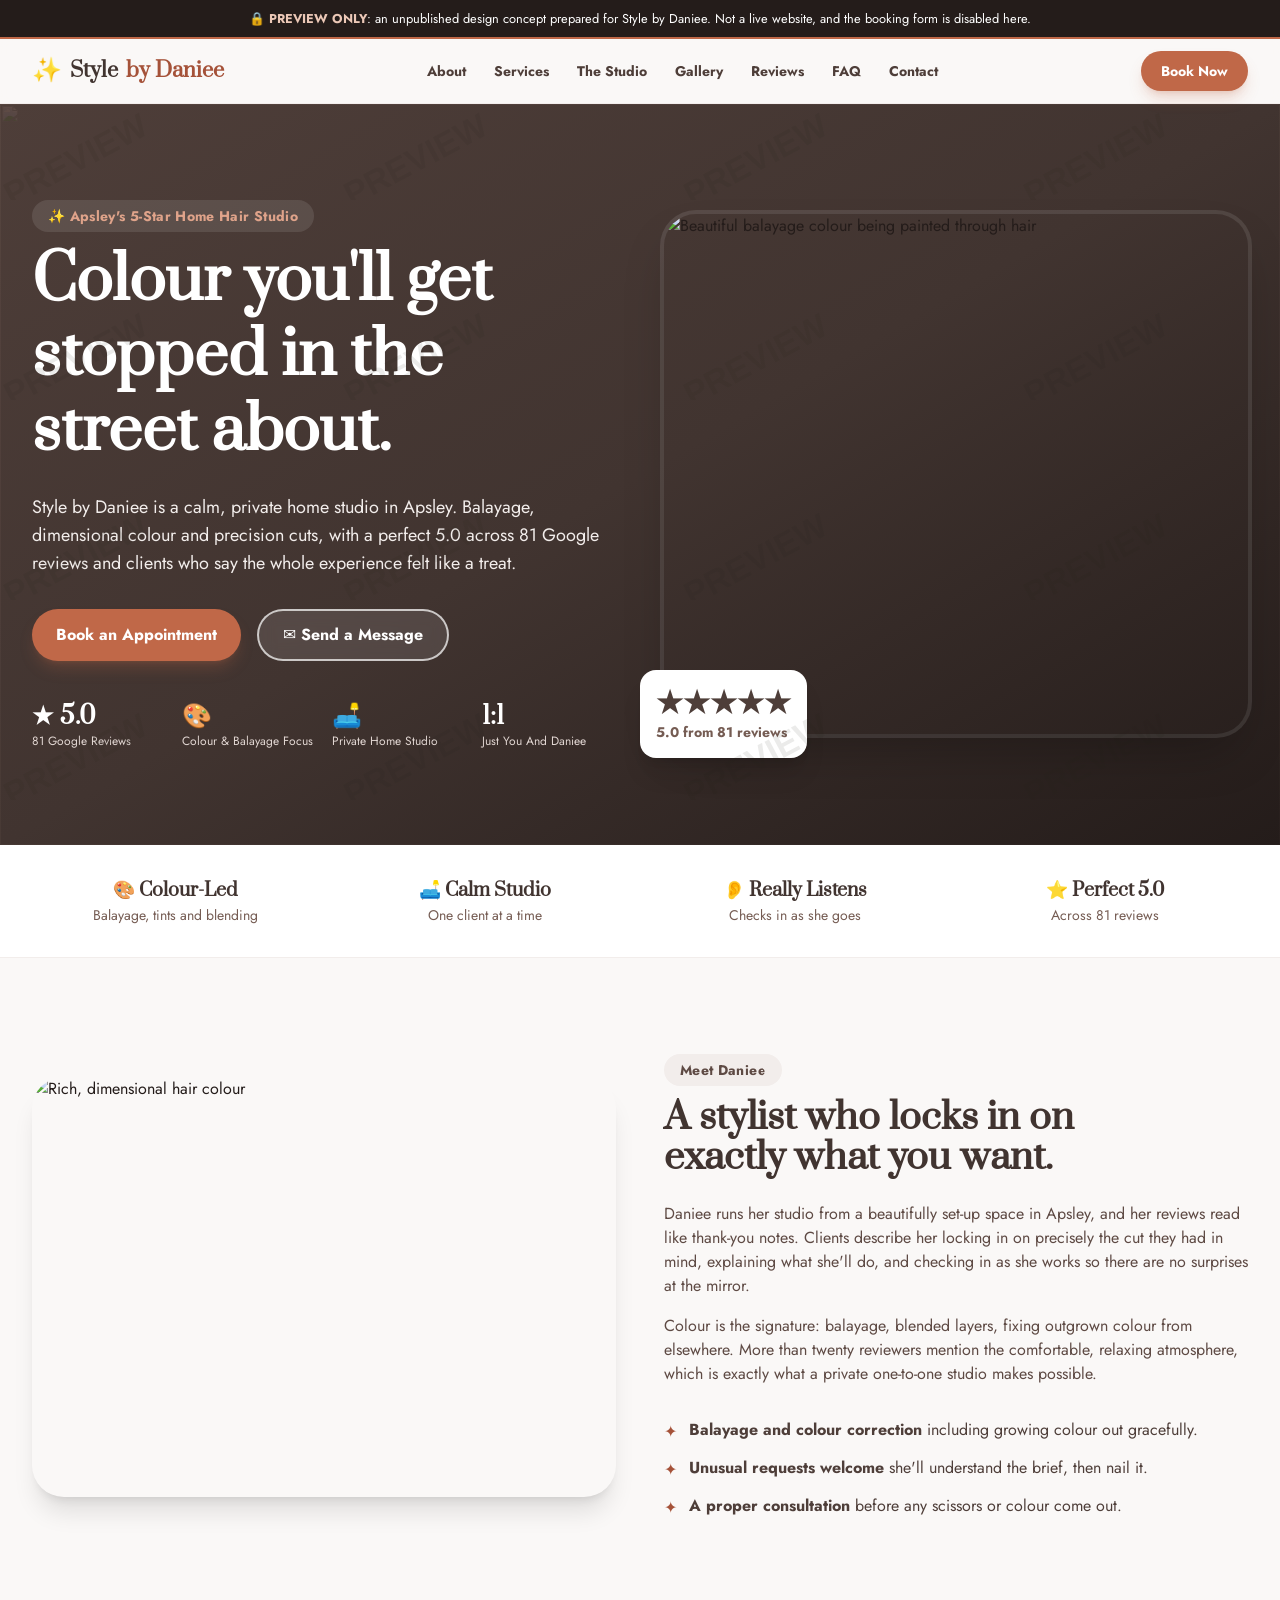
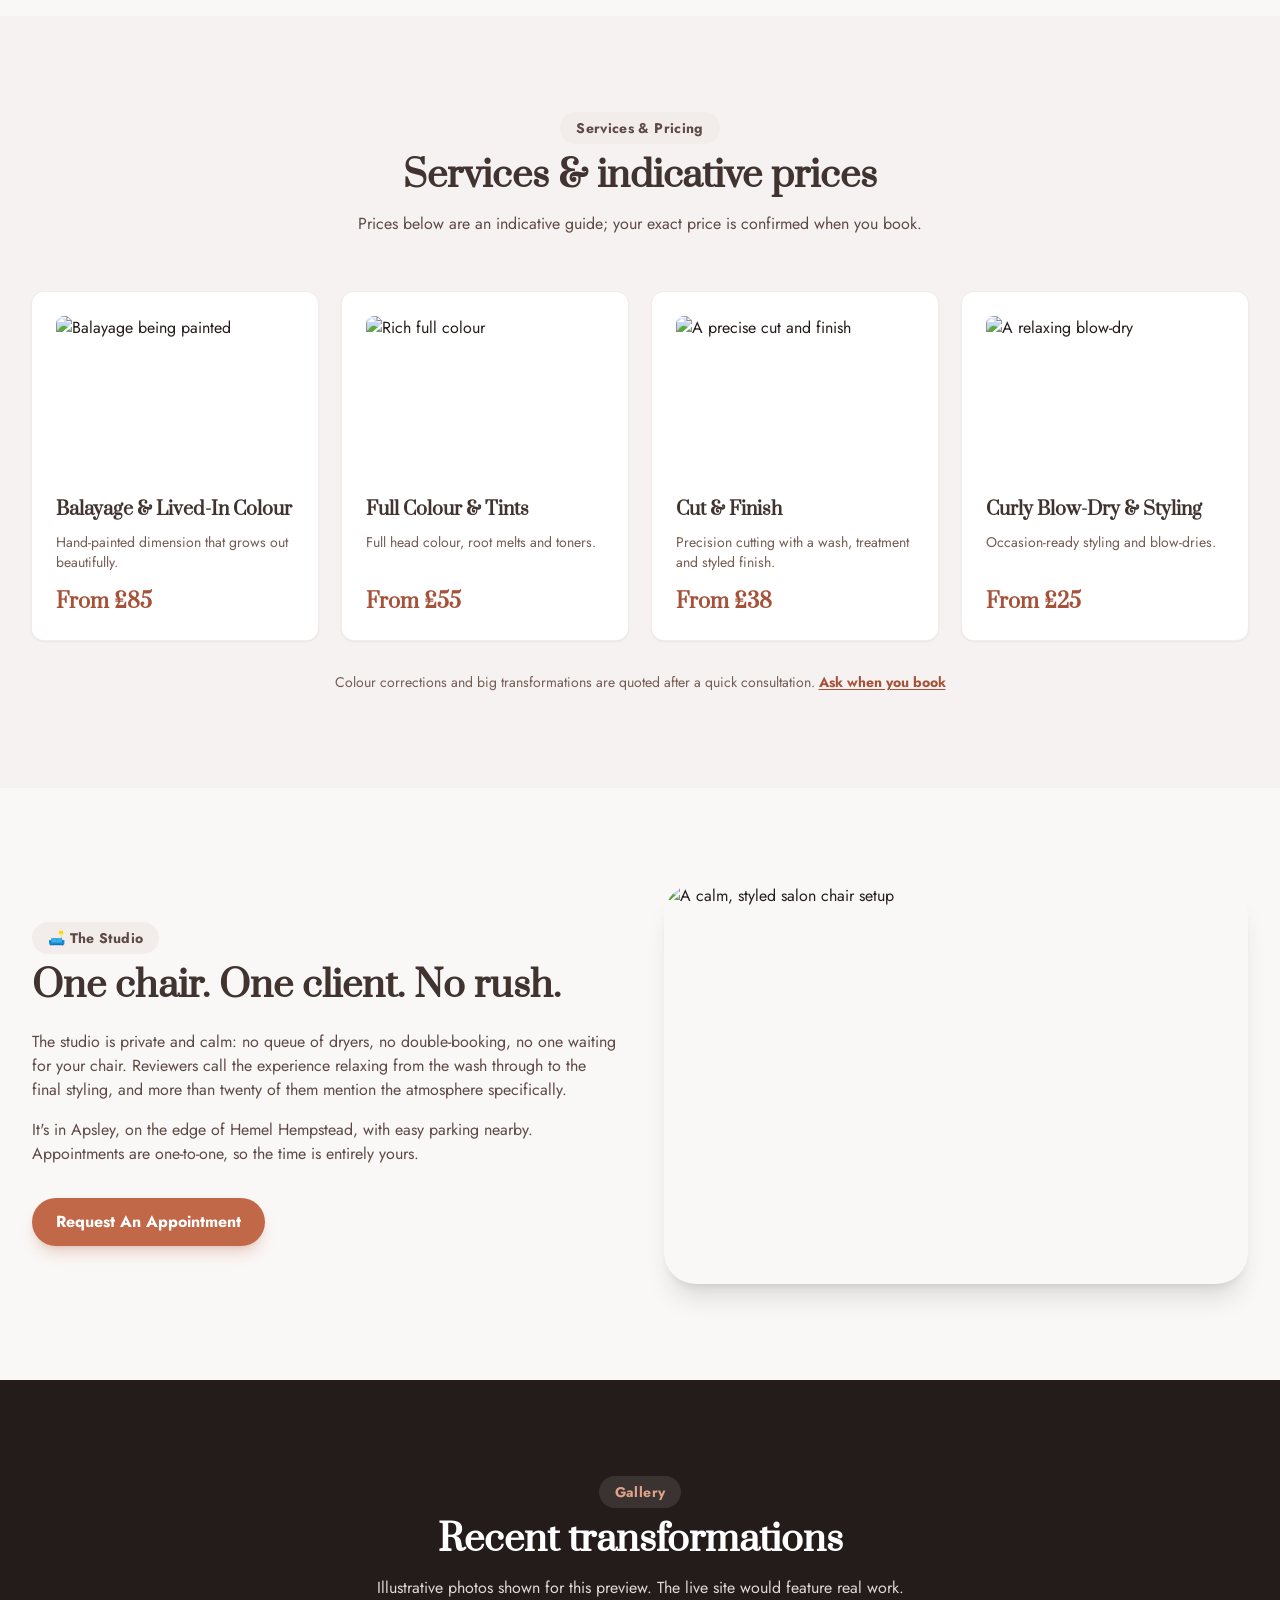
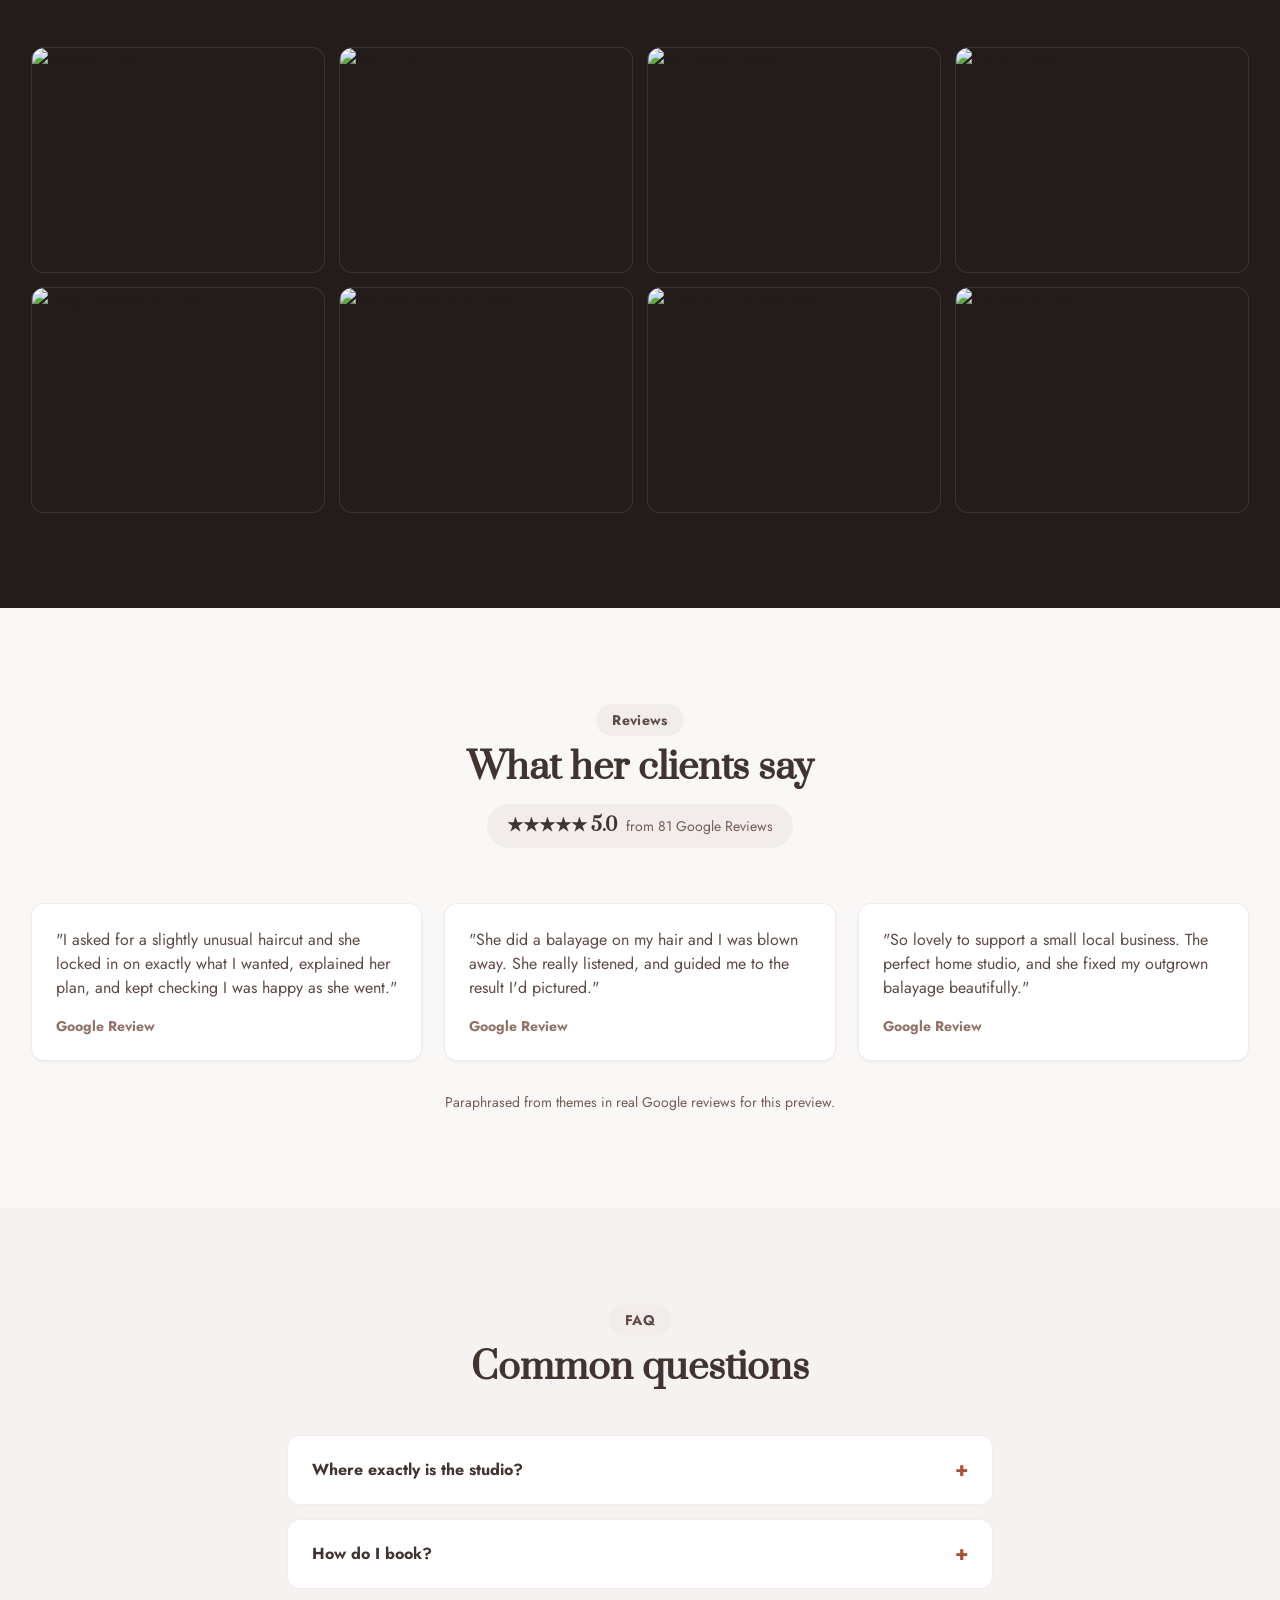
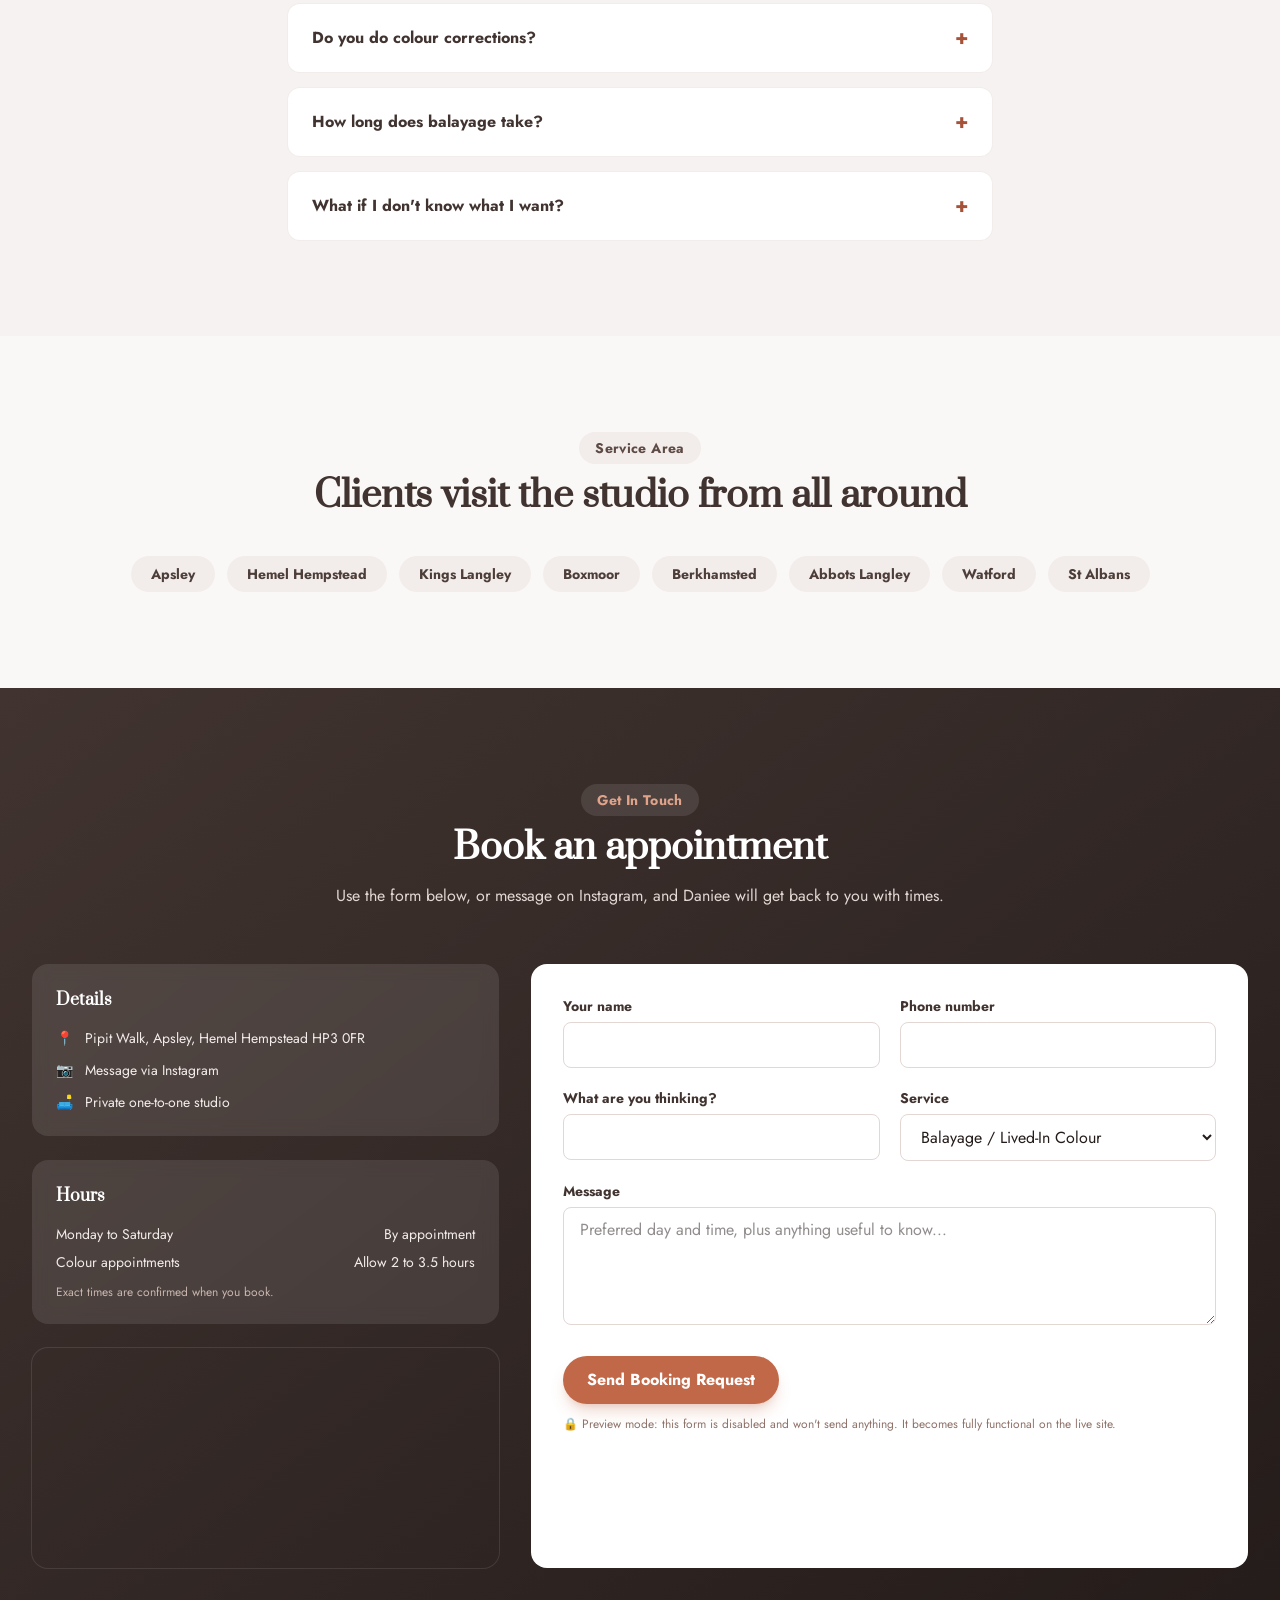
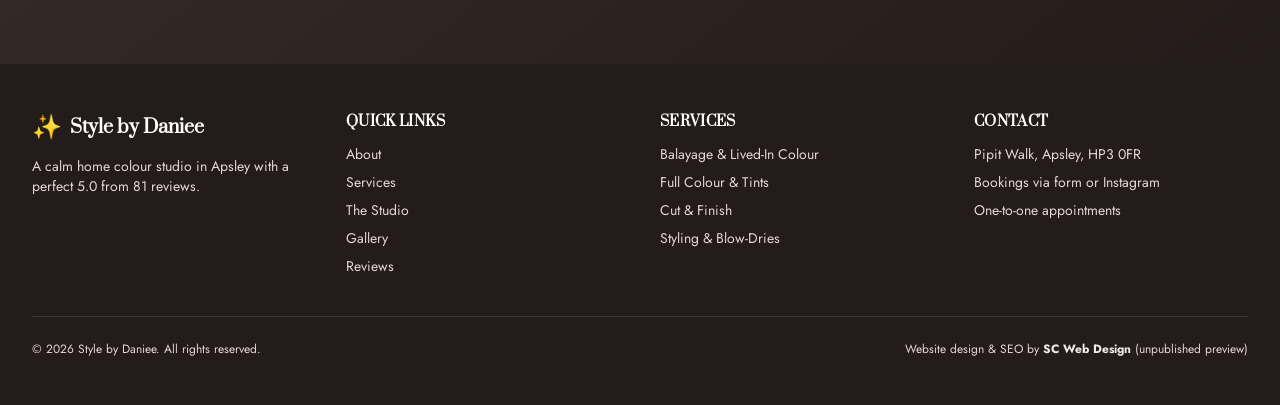
==== preview.html @ 9a3f023f "style-by-daniee-hemel-site spec site: production and preview" ====
<!DOCTYPE html>
<html lang="en-GB">
<head>
<meta charset="UTF-8">
<meta name="viewport" content="width=device-width, initial-scale=1.0, viewport-fit=cover">
<meta name="theme-color" content="#faf8f7">
<title>PREVIEW: Style by Daniee Website Concept</title>
<meta name="description" content="Style by Daniee is a calm home hair studio in Apsley, Hemel Hempstead. Balayage, colour and precision cuts with a perfect 5.0 from 81 Google reviews. Book your appointment.">
<link rel="canonical" href="https://www.stylebydaniee.co.uk/">

<meta property="og:type" content="business.business">
<meta property="og:title" content="Style by Daniee | Colour & Balayage Studio | Apsley, Hemel Hempstead">
<meta property="og:description" content="Style by Daniee is a calm home hair studio in Apsley, Hemel Hempstead. Balayage, colour and precision cuts with a perfect 5.0 from 81 Google reviews. Book your appointment.">
<meta property="og:image" content="https://images.unsplash.com/photo-1562322140-8baeececf3df?fm=jpg&q=80&w=1200&auto=format&fit=crop">
<meta property="og:url" content="https://www.stylebydaniee.co.uk/">
<meta property="og:locale" content="en_GB">
<meta property="og:site_name" content="Style by Daniee">
<meta name="twitter:card" content="summary_large_image">

<meta name="robots" content="noindex, nofollow">
<meta name="geo.placename" content="Hemel Hempstead">

<link rel="icon" href="data:image/svg+xml,%3Csvg xmlns='http://www.w3.org/2000/svg' viewBox='0 0 100 100'%3E%3Ctext y='.9em' font-size='90'%3E&#x2728;%3C/text%3E%3C/svg%3E">

<link rel="preconnect" href="https://fonts.googleapis.com">
<link rel="preconnect" href="https://fonts.gstatic.com" crossorigin>
<link href="https://fonts.googleapis.com/css2?family=Prata&family=Jost:wght@400;500;600&display=swap" rel="stylesheet">

<link rel="stylesheet" href="css/style.css">

<script type="application/ld+json">
{
  "@context": "https://schema.org",
  "@type": "LocalBusiness",
  "name": "Style by Daniee",
  "description": "Home hair studio in Apsley, Hemel Hempstead, specialising in balayage, colour and precision cutting.",
  "image": "https://images.unsplash.com/photo-1562322140-8baeececf3df?fm=jpg&q=80&w=1200&auto=format&fit=crop",
  "@id": "https://www.stylebydaniee.co.uk/",
  "url": "https://www.stylebydaniee.co.uk/",
  "priceRange": "££",
  "address": {
    "@type": "PostalAddress",
    "streetAddress": "Pipit Walk, Apsley",
    "addressLocality": "Hemel Hempstead",
    "addressRegion": "Hertfordshire",
    "postalCode": "HP3 0FR",
    "addressCountry": "GB"
  },
  "aggregateRating": {
    "@type": "AggregateRating",
    "ratingValue": "5.0",
    "reviewCount": "81"
  }
}
</script>
<style>
  .preview-banner {
    background: #241c1a; color: #fff; font-family: "Jost", sans-serif;
    font-size: 0.8rem; text-align: center; padding: 0.55rem 1rem;
    border-bottom: 2px solid #c06848;
  }
  .preview-banner strong { color: #ecc8b7; }
  .watermark-overlay {
    position: fixed; inset: 0; z-index: 45; pointer-events: none;
    background-image: url("data:image/svg+xml,%3Csvg%20xmlns='http://www.w3.org/2000/svg'%20width='340'%20height='200'%3E%3Ctext%20x='-20'%20y='120'%20transform='rotate(-28%20170%20100)'%20font-family='Arial,sans-serif'%20font-size='34'%20font-weight='700'%20fill='rgba(36,28,26,0.09)'%3EPREVIEW%3C/text%3E%3C/svg%3E");
    background-repeat: repeat;
  }
</style>
</head>
<body class="bg-brand-50 text-brand-950 antialiased">

<div class="preview-banner">
  🔒 <strong>PREVIEW ONLY</strong>: an unpublished design concept prepared for Style by Daniee. Not a live website, and the booking form is disabled here.
</div>
<div class="watermark-overlay" aria-hidden="true"></div>

<a href="#main" class="sr-only focus:not-sr-only focus:absolute focus:z-50 focus:m-3 focus:rounded-lg focus:bg-white focus:px-4 focus:py-2 focus:text-brand-700 focus:shadow-lg">Skip to content</a>

<header id="site-header" class="sticky top-0 z-40 border-b border-brand-100/80 bg-brand-50/90 backdrop-blur transition-shadow">
  <div class="mx-auto flex max-w-7xl items-center justify-between px-4 py-3 sm:px-6 lg:px-8">
    <a href="#main" class="flex items-center gap-2 font-display text-lg font-bold text-brand-900 sm:text-xl">
      <span aria-hidden="true" class="text-2xl">✨</span>
      Style <span class="text-accent-600">by Daniee</span>
    </a>

    <nav aria-label="Primary" class="hidden items-center gap-7 lg:flex">
      <a href="#about" class="text-sm font-bold text-brand-800 hover:text-accent-600">About</a>
      <a href="#services" class="text-sm font-bold text-brand-800 hover:text-accent-600">Services</a>
      <a href="#studio" class="text-sm font-bold text-brand-800 hover:text-accent-600">The Studio</a>
      <a href="#gallery" class="text-sm font-bold text-brand-800 hover:text-accent-600">Gallery</a>
      <a href="#reviews" class="text-sm font-bold text-brand-800 hover:text-accent-600">Reviews</a>
      <a href="#faq" class="text-sm font-bold text-brand-800 hover:text-accent-600">FAQ</a>
      <a href="#contact" class="text-sm font-bold text-brand-800 hover:text-accent-600">Contact</a>
    </nav>

    <div class="hidden items-center gap-3 lg:flex">
      
      <a href="#contact" class="btn-primary !px-5 !py-2.5 text-sm">Book Now</a>
    </div>

    <button id="menu-toggle" type="button" aria-controls="mobile-menu" aria-expanded="false" class="inline-flex items-center justify-center rounded-lg p-2 text-brand-900 lg:hidden" aria-label="Toggle navigation menu">
      <svg id="icon-open" xmlns="http://www.w3.org/2000/svg" class="h-7 w-7" fill="none" viewBox="0 0 24 24" stroke="currentColor" stroke-width="2"><path stroke-linecap="round" stroke-linejoin="round" d="M4 6h16M4 12h16M4 18h16" /></svg>
      <svg id="icon-close" xmlns="http://www.w3.org/2000/svg" class="hidden h-7 w-7" fill="none" viewBox="0 0 24 24" stroke="currentColor" stroke-width="2"><path stroke-linecap="round" stroke-linejoin="round" d="M6 18L18 6M6 6l12 12" /></svg>
    </button>
  </div>

  <div id="mobile-menu" class="hidden border-t border-brand-100 bg-brand-50 lg:hidden">
    <nav aria-label="Mobile" class="flex flex-col gap-1 px-4 py-3">
      <a href="#about" class="rounded-lg px-3 py-2.5 text-brand-900 hover:bg-brand-100">About</a>
      <a href="#services" class="rounded-lg px-3 py-2.5 text-brand-900 hover:bg-brand-100">Services</a>
      <a href="#studio" class="rounded-lg px-3 py-2.5 text-brand-900 hover:bg-brand-100">The Studio</a>
      <a href="#gallery" class="rounded-lg px-3 py-2.5 text-brand-900 hover:bg-brand-100">Gallery</a>
      <a href="#reviews" class="rounded-lg px-3 py-2.5 text-brand-900 hover:bg-brand-100">Reviews</a>
      <a href="#faq" class="rounded-lg px-3 py-2.5 text-brand-900 hover:bg-brand-100">FAQ</a>
      <a href="#contact" class="rounded-lg px-3 py-2.5 text-brand-900 hover:bg-brand-100">Contact</a>
      
      <a href="#contact" class="btn-primary mt-1 w-full">Book Now</a>
    </nav>
  </div>
</header>

<main id="main">

  <section class="relative overflow-hidden bg-gradient-to-br from-brand-800 via-brand-900 to-brand-950">
    <div class="absolute inset-0 opacity-20 mix-blend-overlay">
      <img src="https://images.unsplash.com/photo-1562322140-8baeececf3df?fm=jpg&q=80&w=1200&auto=format&fit=crop" alt="" class="h-full w-full object-cover" loading="eager">
    </div>
    <div class="relative mx-auto grid max-w-7xl gap-12 px-4 py-12 sm:px-6 sm:py-16 lg:grid-cols-2 lg:items-center lg:px-8 lg:py-24">
      <div>
        <p class="section-eyebrow !bg-white/10 !text-accent-300">✨ Apsley's 5-Star Home Hair Studio</p>
        <h1 class="font-display text-4xl font-bold leading-tight text-white sm:text-5xl lg:text-6xl">
          Colour you'll get stopped in the street about.
        </h1>
        <p class="mt-6 max-w-xl text-lg text-brand-100">
          Style by Daniee is a calm, private home studio in Apsley. Balayage, dimensional colour and precision cuts, with a perfect 5.0 across 81 Google reviews and clients who say the whole experience felt like a treat.
        </p>
        <div class="mt-8 flex flex-col gap-3 sm:flex-row sm:flex-wrap sm:gap-4">
          <a href="#contact" class="btn-primary">Book an Appointment</a>
          <a href="#contact" class="btn-secondary">✉️ Send a Message</a>
        </div>
        <div class="mt-8 overflow-hidden rounded-2xl shadow-2xl ring-2 ring-white/10 lg:hidden">
          <img src="https://images.unsplash.com/photo-1562322140-8baeececf3df?fm=jpg&q=80&w=1200&auto=format&fit=crop" alt="Beautiful balayage colour being painted through hair" class="h-52 w-full object-cover sm:h-64">
        </div>
        <dl class="mt-10 grid grid-cols-2 gap-4 sm:grid-cols-4">
          <div>
            <dd class="font-display text-2xl font-bold text-white">★ 5.0</dd>
            <dd class="text-xs text-brand-200">81 Google Reviews</dd>
          </div>
          <div>
            <dd class="font-display text-2xl font-bold text-white">🎨</dd>
            <dd class="text-xs text-brand-200">Colour & Balayage Focus</dd>
          </div>
          <div>
            <dd class="font-display text-2xl font-bold text-white">🛋️</dd>
            <dd class="text-xs text-brand-200">Private Home Studio</dd>
          </div>
          <div>
            <dd class="font-display text-2xl font-bold text-white">1:1</dd>
            <dd class="text-xs text-brand-200">Just You And Daniee</dd>
          </div>
        </dl>
      </div>
      <div class="relative hidden lg:block">
        <div class="overflow-hidden rounded-[2rem] shadow-2xl ring-4 ring-white/10">
          <img src="https://images.unsplash.com/photo-1562322140-8baeececf3df?fm=jpg&q=80&w=1200&auto=format&fit=crop" alt="Beautiful balayage colour being painted through hair" class="h-[520px] w-full object-cover">
        </div>
        <div class="absolute -bottom-6 -left-6 rounded-2xl bg-white p-4 shadow-xl">
          <p class="font-display text-3xl font-bold text-brand-800">★★★★★</p>
          <p class="text-sm font-bold text-brand-600">5.0 from 81 reviews</p>
        </div>
      </div>
    </div>
  </section>

  <section class="border-b border-brand-100 bg-white">
    <div class="mx-auto grid max-w-7xl grid-cols-2 gap-6 px-4 py-8 text-center sm:px-6 md:grid-cols-4 lg:px-8">
      <div>
        <p class="font-display text-lg font-bold text-brand-900">🎨 Colour-Led</p>
        <p class="text-sm text-brand-600">Balayage, tints and blending</p>
      </div>
      <div>
        <p class="font-display text-lg font-bold text-brand-900">🛋️ Calm Studio</p>
        <p class="text-sm text-brand-600">One client at a time</p>
      </div>
      <div>
        <p class="font-display text-lg font-bold text-brand-900">👂 Really Listens</p>
        <p class="text-sm text-brand-600">Checks in as she goes</p>
      </div>
      <div>
        <p class="font-display text-lg font-bold text-brand-900">⭐ Perfect 5.0</p>
        <p class="text-sm text-brand-600">Across 81 reviews</p>
      </div>
    </div>
  </section>

  <section id="about" class="py-16 sm:py-24">
    <div class="mx-auto grid max-w-7xl gap-12 px-4 sm:px-6 lg:grid-cols-2 lg:items-center lg:px-8">
      <div class="order-2 overflow-hidden rounded-[2rem] shadow-xl lg:order-1">
        <img src="https://images.unsplash.com/photo-1519699047748-de8e457a634e?fm=jpg&q=80&w=1200&auto=format&fit=crop" alt="Rich, dimensional hair colour" class="h-[420px] w-full object-cover" loading="lazy">
      </div>
      <div class="order-1 lg:order-2">
        <p class="section-eyebrow">Meet Daniee</p>
        <h2 class="font-display text-3xl font-bold text-brand-900 sm:text-4xl">A stylist who locks in on exactly what you want.</h2>
        <p class="mt-6 text-brand-700">Daniee runs her studio from a beautifully set-up space in Apsley, and her reviews read like thank-you notes. Clients describe her locking in on precisely the cut they had in mind, explaining what she'll do, and checking in as she works so there are no surprises at the mirror.</p>
        <p class="mt-4 text-brand-700">Colour is the signature: balayage, blended layers, fixing outgrown colour from elsewhere. More than twenty reviewers mention the comfortable, relaxing atmosphere, which is exactly what a private one-to-one studio makes possible.</p>
        <ul class="mt-8 space-y-3">
          <li class="flex items-start gap-3">
            <span class="mt-0.5 text-accent-600">✦</span>
            <span class="text-brand-800"><strong>Balayage and colour correction</strong> including growing colour out gracefully.</span>
          </li>
          <li class="flex items-start gap-3">
            <span class="mt-0.5 text-accent-600">✦</span>
            <span class="text-brand-800"><strong>Unusual requests welcome</strong> she'll understand the brief, then nail it.</span>
          </li>
          <li class="flex items-start gap-3">
            <span class="mt-0.5 text-accent-600">✦</span>
            <span class="text-brand-800"><strong>A proper consultation</strong> before any scissors or colour come out.</span>
          </li>
        </ul>
      </div>
    </div>
  </section>

  <section id="services" class="bg-brand-100/50 py-16 sm:py-24">
    <div class="mx-auto max-w-7xl px-4 sm:px-6 lg:px-8">
      <div class="mx-auto max-w-2xl text-center">
        <p class="section-eyebrow">Services &amp; Pricing</p>
        <h2 class="font-display text-3xl font-bold text-brand-900 sm:text-4xl">Services &amp; indicative prices</h2>
        <p class="mt-4 text-brand-700">Prices below are an indicative guide; your exact price is confirmed when you book.</p>
      </div>
      <div class="mt-14 grid gap-6 sm:grid-cols-2 lg:grid-cols-4">
        <article class="card flex flex-col">
          <img src="https://images.unsplash.com/photo-1562322140-8baeececf3df?fm=jpg&q=80&w=600&auto=format&fit=crop" alt="Balayage being painted" class="mb-5 h-40 w-full rounded-lg object-cover" loading="lazy">
          <h3 class="font-display text-lg font-bold text-brand-900">Balayage & Lived-In Colour</h3>
          <p class="mt-2 flex-1 text-sm text-brand-600">Hand-painted dimension that grows out beautifully.</p>
          <p class="mt-4 font-display text-xl font-bold text-accent-600">From £85</p>
        </article>
        <article class="card flex flex-col">
          <img src="https://images.unsplash.com/photo-1519699047748-de8e457a634e?fm=jpg&q=80&w=600&auto=format&fit=crop" alt="Rich full colour" class="mb-5 h-40 w-full rounded-lg object-cover" loading="lazy">
          <h3 class="font-display text-lg font-bold text-brand-900">Full Colour & Tints</h3>
          <p class="mt-2 flex-1 text-sm text-brand-600">Full head colour, root melts and toners.</p>
          <p class="mt-4 font-display text-xl font-bold text-accent-600">From £55</p>
        </article>
        <article class="card flex flex-col">
          <img src="https://images.unsplash.com/photo-1595944024804-733665a112db?fm=jpg&q=80&w=600&auto=format&fit=crop" alt="A precise cut and finish" class="mb-5 h-40 w-full rounded-lg object-cover" loading="lazy">
          <h3 class="font-display text-lg font-bold text-brand-900">Cut & Finish</h3>
          <p class="mt-2 flex-1 text-sm text-brand-600">Precision cutting with a wash, treatment and styled finish.</p>
          <p class="mt-4 font-display text-xl font-bold text-accent-600">From £38</p>
        </article>
        <article class="card flex flex-col">
          <img src="https://images.unsplash.com/photo-1492106087820-71f1a00d2b11?fm=jpg&q=80&w=600&auto=format&fit=crop" alt="A relaxing blow-dry" class="mb-5 h-40 w-full rounded-lg object-cover" loading="lazy">
          <h3 class="font-display text-lg font-bold text-brand-900">Curly Blow-Dry & Styling</h3>
          <p class="mt-2 flex-1 text-sm text-brand-600">Occasion-ready styling and blow-dries.</p>
          <p class="mt-4 font-display text-xl font-bold text-accent-600">From £25</p>
        </article>
      </div>
      <p class="mt-8 text-center text-sm text-brand-600">Colour corrections and big transformations are quoted after a quick consultation. <a href="#contact" class="font-bold text-accent-600 underline underline-offset-2">Ask when you book</a></p>
    </div>
  </section>

  <section id="studio" class="py-16 sm:py-24">
    <div class="mx-auto grid max-w-7xl gap-12 px-4 sm:px-6 lg:grid-cols-2 lg:items-center lg:px-8">
      <div>
        <p class="section-eyebrow">🛋️ The Studio</p>
        <h2 class="font-display text-3xl font-bold text-brand-900 sm:text-4xl">One chair. One client. No rush.</h2>
        <p class="mt-6 text-brand-700">The studio is private and calm: no queue of dryers, no double-booking, no one waiting for your chair. Reviewers call the experience relaxing from the wash through to the final styling, and more than twenty of them mention the atmosphere specifically.</p>
        <p class="mt-4 text-brand-700">It's in Apsley, on the edge of Hemel Hempstead, with easy parking nearby. Appointments are one-to-one, so the time is entirely yours.</p>
        <a href="#contact" class="btn-primary mt-8">Request An Appointment</a>
      </div>
      <div class="overflow-hidden rounded-[2rem] shadow-xl">
        <img src="https://images.unsplash.com/photo-1633681926022-84c23e8cb2d6?fm=jpg&q=80&w=1200&auto=format&fit=crop" alt="A calm, styled salon chair setup" class="h-[400px] w-full object-cover" loading="lazy">
      </div>
    </div>
  </section>

  <section id="gallery" class="bg-brand-950 py-16 sm:py-24">
    <div class="mx-auto max-w-7xl px-4 sm:px-6 lg:px-8">
      <div class="mx-auto max-w-2xl text-center">
        <p class="section-eyebrow !bg-white/10 !text-accent-300">Gallery</p>
        <h2 class="font-display text-3xl font-bold text-white sm:text-4xl">Recent transformations</h2>
        <p class="mt-4 text-brand-200">Illustrative photos shown for this preview. The live site would feature real work.</p>
      </div>
      <div class="mt-12 grid grid-cols-2 gap-4 sm:grid-cols-3 lg:grid-cols-4">
        <img src="https://images.unsplash.com/photo-1562322140-8baeececf3df?fm=jpg&q=75&w=500&auto=format&fit=crop" alt="Balayage foils" class="h-48 w-full rounded-xl object-cover ring-1 ring-white/10 transition hover:scale-[1.02] hover:opacity-90 sm:h-56" loading="lazy">
        <img src="https://images.unsplash.com/photo-1519699047748-de8e457a634e?fm=jpg&q=75&w=500&auto=format&fit=crop" alt="Rich colour" class="h-48 w-full rounded-xl object-cover ring-1 ring-white/10 transition hover:scale-[1.02] hover:opacity-90 sm:h-56" loading="lazy">
        <img src="https://images.unsplash.com/photo-1595944024804-733665a112db?fm=jpg&q=75&w=500&auto=format&fit=crop" alt="Soft styled waves" class="h-48 w-full rounded-xl object-cover ring-1 ring-white/10 transition hover:scale-[1.02] hover:opacity-90 sm:h-56" loading="lazy">
        <img src="https://images.unsplash.com/photo-1492106087820-71f1a00d2b11?fm=jpg&q=75&w=500&auto=format&fit=crop" alt="Glossy finish" class="h-48 w-full rounded-xl object-cover ring-1 ring-white/10 transition hover:scale-[1.02] hover:opacity-90 sm:h-56" loading="lazy">
        <img src="https://images.unsplash.com/photo-1523263685509-57c1d050d19b?fm=jpg&q=75&w=500&auto=format&fit=crop" alt="Long dimensional colour" class="h-48 w-full rounded-xl object-cover ring-1 ring-white/10 transition hover:scale-[1.02] hover:opacity-90 sm:h-56" loading="lazy">
        <img src="https://images.unsplash.com/photo-1487412947147-5cebf100ffc2?fm=jpg&q=75&w=500&auto=format&fit=crop" alt="Polished everyday look" class="h-48 w-full rounded-xl object-cover ring-1 ring-white/10 transition hover:scale-[1.02] hover:opacity-90 sm:h-56" loading="lazy">
        <img src="https://images.unsplash.com/photo-1492106087820-71f1a00d2b11?fm=jpg&q=75&w=500&auto=format&fit=crop" alt="A blow-dry in progress" class="h-48 w-full rounded-xl object-cover ring-1 ring-white/10 transition hover:scale-[1.02] hover:opacity-90 sm:h-56" loading="lazy">
        <img src="https://images.unsplash.com/photo-1633681926022-84c23e8cb2d6?fm=jpg&q=75&w=500&auto=format&fit=crop" alt="The studio chair" class="h-48 w-full rounded-xl object-cover ring-1 ring-white/10 transition hover:scale-[1.02] hover:opacity-90 sm:h-56" loading="lazy">
      </div>
    </div>
  </section>

  <section id="reviews" class="py-16 sm:py-24">
    <div class="mx-auto max-w-7xl px-4 sm:px-6 lg:px-8">
      <div class="mx-auto max-w-2xl text-center">
        <p class="section-eyebrow">Reviews</p>
        <h2 class="font-display text-3xl font-bold text-brand-900 sm:text-4xl">What her clients say</h2>
        <div class="mt-4 inline-flex items-center gap-2 rounded-full bg-brand-100 px-5 py-2">
          <span class="font-display text-lg font-bold text-brand-900">★★★★★ 5.0</span>
          <span class="text-sm text-brand-600">from 81 Google Reviews</span>
        </div>
      </div>
      <div class="mt-14 grid gap-6 lg:grid-cols-3">
        <blockquote class="card">
          <p class="text-brand-700">"I asked for a slightly unusual haircut and she locked in on exactly what I wanted, explained her plan, and kept checking I was happy as she went."</p>
          <footer class="mt-4 text-sm font-bold text-brand-500">Google Review</footer>
        </blockquote>
        <blockquote class="card">
          <p class="text-brand-700">"She did a balayage on my hair and I was blown away. She really listened, and guided me to the result I'd pictured."</p>
          <footer class="mt-4 text-sm font-bold text-brand-500">Google Review</footer>
        </blockquote>
        <blockquote class="card">
          <p class="text-brand-700">"So lovely to support a small local business. The perfect home studio, and she fixed my outgrown balayage beautifully."</p>
          <footer class="mt-4 text-sm font-bold text-brand-500">Google Review</footer>
        </blockquote>
      </div>
      <p class="mt-8 text-center text-sm text-brand-600">Paraphrased from themes in real Google reviews for this preview.</p>
    </div>
  </section>

  <section id="faq" class="bg-brand-100/50 py-16 sm:py-24">
    <div class="mx-auto max-w-3xl px-4 sm:px-6 lg:px-8">
      <div class="text-center">
        <p class="section-eyebrow">FAQ</p>
        <h2 class="font-display text-3xl font-bold text-brand-900 sm:text-4xl">Common questions</h2>
      </div>
      <div class="mt-12 space-y-4" id="faq-list">
        <div class="faq-item overflow-hidden rounded-xl bg-white ring-1 ring-brand-100">
          <button type="button" class="faq-trigger flex w-full items-center justify-between gap-4 px-6 py-5 text-left font-bold text-brand-900" aria-expanded="false">
            Where exactly is the studio?
            <span class="faq-icon shrink-0 text-xl text-accent-600">+</span>
          </button>
          <div class="faq-panel hidden px-6 pb-5 text-brand-600">In Apsley, Hemel Hempstead (HP3), a private home studio on Pipit Walk. Full directions come with your booking confirmation.</div>
        </div>
        <div class="faq-item overflow-hidden rounded-xl bg-white ring-1 ring-brand-100">
          <button type="button" class="faq-trigger flex w-full items-center justify-between gap-4 px-6 py-5 text-left font-bold text-brand-900" aria-expanded="false">
            How do I book?
            <span class="faq-icon shrink-0 text-xl text-accent-600">+</span>
          </button>
          <div class="faq-panel hidden px-6 pb-5 text-brand-600">Send a message through the form below or via Instagram, with a photo of your hair and what you're after. Daniee will come back with options and times.</div>
        </div>
        <div class="faq-item overflow-hidden rounded-xl bg-white ring-1 ring-brand-100">
          <button type="button" class="faq-trigger flex w-full items-center justify-between gap-4 px-6 py-5 text-left font-bold text-brand-900" aria-expanded="false">
            Do you do colour corrections?
            <span class="faq-icon shrink-0 text-xl text-accent-600">+</span>
          </button>
          <div class="faq-panel hidden px-6 pb-5 text-brand-600">Yes, including fixing outgrown colour and blending grown-out balayage. Big corrections start with a consultation so the plan and price are clear.</div>
        </div>
        <div class="faq-item overflow-hidden rounded-xl bg-white ring-1 ring-brand-100">
          <button type="button" class="faq-trigger flex w-full items-center justify-between gap-4 px-6 py-5 text-left font-bold text-brand-900" aria-expanded="false">
            How long does balayage take?
            <span class="faq-icon shrink-0 text-xl text-accent-600">+</span>
          </button>
          <div class="faq-panel hidden px-6 pb-5 text-brand-600">Usually two to three and a half hours depending on length and the look. The studio is one-to-one, so the whole slot is yours.</div>
        </div>
        <div class="faq-item overflow-hidden rounded-xl bg-white ring-1 ring-brand-100">
          <button type="button" class="faq-trigger flex w-full items-center justify-between gap-4 px-6 py-5 text-left font-bold text-brand-900" aria-expanded="false">
            What if I don't know what I want?
            <span class="faq-icon shrink-0 text-xl text-accent-600">+</span>
          </button>
          <div class="faq-panel hidden px-6 pb-5 text-brand-600">That's fine. Bring inspiration photos or just describe the vibe. Reviewers repeatedly mention Daniee understanding the brief better than they explained it.</div>
        </div>
      </div>
    </div>
  </section>

  <section class="py-16 sm:py-24">
    <div class="mx-auto max-w-7xl px-4 sm:px-6 lg:px-8">
      <div class="mx-auto max-w-2xl text-center">
        <p class="section-eyebrow">Service Area</p>
        <h2 class="font-display text-3xl font-bold text-brand-900 sm:text-4xl">Clients visit the studio from all around</h2>
      </div>
      <div class="mt-10 flex flex-wrap justify-center gap-3">
        <span class="rounded-full bg-brand-100 px-5 py-2 text-sm font-bold text-brand-800">Apsley</span>
        <span class="rounded-full bg-brand-100 px-5 py-2 text-sm font-bold text-brand-800">Hemel Hempstead</span>
        <span class="rounded-full bg-brand-100 px-5 py-2 text-sm font-bold text-brand-800">Kings Langley</span>
        <span class="rounded-full bg-brand-100 px-5 py-2 text-sm font-bold text-brand-800">Boxmoor</span>
        <span class="rounded-full bg-brand-100 px-5 py-2 text-sm font-bold text-brand-800">Berkhamsted</span>
        <span class="rounded-full bg-brand-100 px-5 py-2 text-sm font-bold text-brand-800">Abbots Langley</span>
        <span class="rounded-full bg-brand-100 px-5 py-2 text-sm font-bold text-brand-800">Watford</span>
        <span class="rounded-full bg-brand-100 px-5 py-2 text-sm font-bold text-brand-800">St Albans</span>
      </div>
    </div>
  </section>

  <section id="contact" class="bg-gradient-to-br from-brand-900 to-brand-950 py-16 sm:py-24">
    <div class="mx-auto max-w-7xl px-4 sm:px-6 lg:px-8">
      <div class="mx-auto max-w-2xl text-center">
        <p class="section-eyebrow !bg-white/10 !text-accent-300">Get In Touch</p>
        <h2 class="font-display text-3xl font-bold text-white sm:text-4xl">Book an appointment</h2>
        <p class="mt-4 text-brand-200">Use the form below, or message on Instagram, and Daniee will get back to you with times.</p>
      </div>

      <div class="mt-14 grid gap-8 lg:grid-cols-5">
        <div class="lg:col-span-2 space-y-6">
          <div class="rounded-2xl bg-white/10 p-6 backdrop-blur">
            <h3 class="font-display font-bold text-white">Details</h3>
            <ul class="mt-4 space-y-3 text-sm text-brand-100">
              <li class="flex gap-3"><span aria-hidden="true">📍</span><span>Pipit Walk, Apsley, Hemel Hempstead HP3 0FR</span></li>
              <li class="flex gap-3"><span aria-hidden="true">📷</span><span>Message via Instagram</span></li>
              <li class="flex gap-3"><span aria-hidden="true">🛋️</span><span>Private one-to-one studio</span></li>
            </ul>
          </div>
          <div class="rounded-2xl bg-white/10 p-6 backdrop-blur">
            <h3 class="font-display font-bold text-white">Hours</h3>
            <dl class="mt-4 space-y-2 text-sm text-brand-100">
              <div class="flex justify-between"><dt>Monday to Saturday</dt><dd>By appointment</dd></div>
              <div class="flex justify-between"><dt>Colour appointments</dt><dd>Allow 2 to 3.5 hours</dd></div>
            </dl>
            <p class="mt-3 text-xs text-brand-300">Exact times are confirmed when you book.</p>
          </div>
          <div class="overflow-hidden rounded-2xl ring-1 ring-white/10">
            <iframe
              title="Map showing Style by Daniee in Apsley"
              src="https://www.google.com/maps?q=Pipit+Walk,+Apsley,+Hemel+Hempstead,+HP3+0FR&output=embed"
              width="100%" height="220" style="border:0" loading="lazy" referrerpolicy="no-referrer-when-downgrade"></iframe>
          </div>
        </div>

        <form id="preview-form" class="lg:col-span-3 rounded-2xl bg-white p-6 sm:p-8">
          <div class="grid gap-5 sm:grid-cols-2">
            <div>
              <label for="name" class="block text-sm font-bold text-brand-900">Your name</label>
              <input type="text" id="name" name="name" required class="mt-1.5 w-full rounded-lg border border-brand-200 px-4 py-2.5 text-brand-950 focus:border-brand-500 focus:outline-none focus:ring-2 focus:ring-brand-200">
            </div>
            <div>
              <label for="phone" class="block text-sm font-bold text-brand-900">Phone number</label>
              <input type="tel" id="phone" name="phone" required class="mt-1.5 w-full rounded-lg border border-brand-200 px-4 py-2.5 text-brand-950 focus:border-brand-500 focus:outline-none focus:ring-2 focus:ring-brand-200">
            </div>
            <div>
              <label for="detail" class="block text-sm font-bold text-brand-900">What are you thinking?</label>
              <input type="text" id="detail" name="detail" class="mt-1.5 w-full rounded-lg border border-brand-200 px-4 py-2.5 text-brand-950 focus:border-brand-500 focus:outline-none focus:ring-2 focus:ring-brand-200">
            </div>
            <div>
              <label for="service" class="block text-sm font-bold text-brand-900">Service</label>
              <select id="service" name="service" class="mt-1.5 w-full rounded-lg border border-brand-200 px-4 py-2.5 text-brand-950 focus:border-brand-500 focus:outline-none focus:ring-2 focus:ring-brand-200">
                <option>Balayage / Lived-In Colour</option>
                <option>Full Colour / Tint</option>
                <option>Cut & Finish</option>
                <option>Blow-Dry / Styling</option>
                <option>Colour correction (needs consult)</option>
              </select>
            </div>
            <div class="sm:col-span-2">
              <label for="message" class="block text-sm font-bold text-brand-900">Message</label>
              <textarea id="message" name="message" rows="4" class="mt-1.5 w-full rounded-lg border border-brand-200 px-4 py-2.5 text-brand-950 focus:border-brand-500 focus:outline-none focus:ring-2 focus:ring-brand-200" placeholder="Preferred day and time, plus anything useful to know..."></textarea>
            </div>
          </div>
          <button type="submit" class="btn-primary mt-6 w-full sm:w-auto">Send Booking Request</button>
          <p id="preview-form-note" class="mt-3 text-xs text-brand-500">🔒 Preview mode: this form is disabled and won't send anything. It becomes fully functional on the live site.</p>
        </form>
      </div>
    </div>
  </section>

</main>

<footer class="bg-brand-950 pt-12 pb-28 text-brand-200 lg:pb-12">
  <div class="mx-auto max-w-7xl px-4 sm:px-6 lg:px-8">
    <div class="grid gap-10 sm:grid-cols-2 lg:grid-cols-4">
      <div>
        <a href="#main" class="flex items-center gap-2 font-display text-lg font-bold text-white">
          <span aria-hidden="true" class="text-2xl">✨</span> Style by Daniee
        </a>
        <p class="mt-3 text-sm">A calm home colour studio in Apsley with a perfect 5.0 from 81 reviews.</p>
      </div>
      <div>
        <h3 class="font-display text-sm font-bold uppercase tracking-wide text-white">Quick Links</h3>
        <ul class="mt-3 space-y-2 text-sm">
          <li><a href="#about" class="hover:text-white">About</a></li>
          <li><a href="#services" class="hover:text-white">Services</a></li>
          <li><a href="#studio" class="hover:text-white">The Studio</a></li>
          <li><a href="#gallery" class="hover:text-white">Gallery</a></li>
          <li><a href="#reviews" class="hover:text-white">Reviews</a></li>
        </ul>
      </div>
      <div>
        <h3 class="font-display text-sm font-bold uppercase tracking-wide text-white">Services</h3>
        <ul class="mt-3 space-y-2 text-sm">
          <li>Balayage & Lived-In Colour</li>
          <li>Full Colour & Tints</li>
          <li>Cut & Finish</li>
          <li>Styling & Blow-Dries</li>
        </ul>
      </div>
      <div>
        <h3 class="font-display text-sm font-bold uppercase tracking-wide text-white">Contact</h3>
        <ul class="mt-3 space-y-2 text-sm">
          <li>Pipit Walk, Apsley, HP3 0FR</li>
          <li>Bookings via form or Instagram</li>
          <li>One-to-one appointments</li>
        </ul>
      </div>
    </div>
    <div class="mt-10 flex flex-col items-center justify-between gap-4 border-t border-white/10 pt-6 text-xs sm:flex-row">
      <p>© <span id="year"></span> Style by Daniee. All rights reserved.</p>
      <p>Website design &amp; SEO by <span class="font-bold text-brand-100">SC Web Design</span> (unpublished preview)</p>
    </div>
  </div>
</footer>

<div id="mobile-cta" class="fixed inset-x-0 bottom-0 z-50 translate-y-full transition-transform duration-300 lg:hidden">
  <div class="mx-3 mb-[calc(0.75rem+env(safe-area-inset-bottom))] flex gap-2 rounded-2xl border border-brand-100 bg-white/95 p-2 shadow-2xl shadow-brand-950/25 backdrop-blur">
    <a href="#contact" class="flex flex-1 items-center justify-center gap-2 rounded-xl border-2 border-brand-200 px-4 py-3 text-sm font-bold text-brand-900 transition active:scale-[0.98]">✉️ Message</a>
    <a href="#contact" class="flex flex-1 items-center justify-center gap-2 rounded-xl bg-accent-500 px-4 py-3 text-sm font-bold text-white shadow-lg shadow-accent-500/30 transition active:scale-[0.98]">Book Now</a>
  </div>
</div>

<script src="js/main.js"></script>
<script>
  const previewForm = document.getElementById('preview-form');
  if (previewForm) {
    previewForm.addEventListener('submit', (e) => {
      e.preventDefault();
      const note = document.getElementById('preview-form-note');
      note.textContent = "🔒 This is a preview, so booking requests can't be sent yet. This form goes live when the site is published.";
      note.classList.add('font-bold');
    });
  }
</script>
</body>
</html>
---- css/style.css ----
/*! tailwindcss v4.3.3 | MIT License | https://tailwindcss.com */
@layer properties{@supports (((-webkit-hyphens:none)) and (not (margin-trim:inline))) or ((-moz-orient:inline) and (not (color:rgb(from red r g b)))){*,:before,:after,::backdrop{--tw-translate-x:0;--tw-translate-y:0;--tw-translate-z:0;--tw-space-y-reverse:0;--tw-border-style:solid;--tw-gradient-position:initial;--tw-gradient-from:#0000;--tw-gradient-via:#0000;--tw-gradient-to:#0000;--tw-gradient-stops:initial;--tw-gradient-via-stops:initial;--tw-gradient-from-position:0%;--tw-gradient-via-position:50%;--tw-gradient-to-position:100%;--tw-leading:initial;--tw-font-weight:initial;--tw-tracking:initial;--tw-shadow:0 0 #0000;--tw-shadow-color:initial;--tw-shadow-alpha:100%;--tw-inset-shadow:0 0 #0000;--tw-inset-shadow-color:initial;--tw-inset-shadow-alpha:100%;--tw-ring-color:initial;--tw-ring-shadow:0 0 #0000;--tw-inset-ring-color:initial;--tw-inset-ring-shadow:0 0 #0000;--tw-ring-inset:initial;--tw-ring-offset-width:0px;--tw-ring-offset-color:#fff;--tw-ring-offset-shadow:0 0 #0000;--tw-backdrop-blur:initial;--tw-backdrop-brightness:initial;--tw-backdrop-contrast:initial;--tw-backdrop-grayscale:initial;--tw-backdrop-hue-rotate:initial;--tw-backdrop-invert:initial;--tw-backdrop-opacity:initial;--tw-backdrop-saturate:initial;--tw-backdrop-sepia:initial;--tw-duration:initial;--tw-outline-style:solid}}}@layer theme{:root,:host{--font-sans:"Jost", ui-sans-serif, system-ui, sans-serif;--font-mono:ui-monospace, SFMono-Regular, Menlo, Monaco, Consolas, "Liberation Mono", "Courier New", monospace;--color-white:#fff;--spacing:.25rem;--container-xl:36rem;--container-2xl:42rem;--container-3xl:48rem;--container-7xl:80rem;--text-xs:.75rem;--text-xs--line-height:calc(1 / .75);--text-sm:.875rem;--text-sm--line-height:calc(1.25 / .875);--text-lg:1.125rem;--text-lg--line-height:calc(1.75 / 1.125);--text-xl:1.25rem;--text-xl--line-height:calc(1.75 / 1.25);--text-2xl:1.5rem;--text-2xl--line-height:calc(2 / 1.5);--text-3xl:1.875rem;--text-3xl--line-height:calc(2.25 / 1.875);--text-4xl:2.25rem;--text-4xl--line-height:calc(2.5 / 2.25);--text-5xl:3rem;--text-5xl--line-height:1;--text-6xl:3.75rem;--text-6xl--line-height:1;--font-weight-bold:700;--tracking-wide:.025em;--leading-tight:1.25;--radius-lg:.5rem;--radius-xl:.75rem;--radius-2xl:1rem;--default-transition-duration:.15s;--default-transition-timing-function:cubic-bezier(.4, 0, .2, 1);--default-font-family:var(--font-sans);--default-mono-font-family:var(--font-mono);--font-display:"Prata", Georgia, ui-serif, serif;--color-brand-50:#faf8f7;--color-brand-100:#f2edeb;--color-brand-200:#e2d7d3;--color-brand-300:#c9b6af;--color-brand-500:#8f7268;--color-brand-600:#755c53;--color-brand-700:#5e4a44;--color-brand-800:#4e3e39;--color-brand-900:#413430;--color-brand-950:#241c1a;--color-accent-300:#dfa38a;--color-accent-500:#c06848;--color-accent-600:#a55239}}@layer base{*,:after,:before,::backdrop{box-sizing:border-box;border:0 solid;margin:0;padding:0}::file-selector-button{box-sizing:border-box;border:0 solid;margin:0;padding:0}html,:host{-webkit-text-size-adjust:100%;tab-size:4;line-height:1.5;font-family:var(--default-font-family,-apple-system, BlinkMacSystemFont, "Segoe UI", Roboto, "Helvetica Neue", "Noto Sans", Arial, sans-serif, "Apple Color Emoji", "Segoe UI Emoji", "Segoe UI Symbol", "Noto Color Emoji");font-feature-settings:var(--default-font-feature-settings,normal);font-variation-settings:var(--default-font-variation-settings,normal);-webkit-tap-highlight-color:transparent}hr{height:0;color:inherit;border-top-width:1px}abbr:where([title]){-webkit-text-decoration:underline dotted;text-decoration:underline dotted}h1,h2,h3,h4,h5,h6{font-size:inherit;font-weight:inherit}a{color:inherit;-webkit-text-decoration:inherit;-webkit-text-decoration:inherit;-webkit-text-decoration:inherit;text-decoration:inherit}b,strong{font-weight:bolder}code,kbd,samp,pre{font-family:var(--default-mono-font-family,ui-monospace, SFMono-Regular, Menlo, Monaco, Consolas, "Liberation Mono", "Courier New", monospace);font-feature-settings:var(--default-mono-font-feature-settings,normal);font-variation-settings:var(--default-mono-font-variation-settings,normal);font-size:1em}small{font-size:80%}sub,sup{vertical-align:baseline;font-size:75%;line-height:0;position:relative}sub{bottom:-.25em}sup{top:-.5em}table{text-indent:0;border-color:inherit;border-collapse:collapse}:-moz-focusring:where(:not(iframe)){outline:auto}progress{vertical-align:baseline}summary{display:list-item}ol,ul,menu{list-style:none}img,svg,video,canvas,audio,iframe,embed,object{vertical-align:middle;display:block}img,video{max-width:100%;height:auto}button,input,select,optgroup,textarea{font:inherit;font-feature-settings:inherit;font-variation-settings:inherit;letter-spacing:inherit;color:inherit;opacity:1;background-color:#0000;border-radius:0}::file-selector-button{font:inherit;font-feature-settings:inherit;font-variation-settings:inherit;letter-spacing:inherit;color:inherit;opacity:1;background-color:#0000;border-radius:0}:where(select:is([multiple],[size])) optgroup{font-weight:bolder}:where(select:is([multiple],[size])) optgroup option{padding-inline-start:20px}::file-selector-button{margin-inline-end:4px}::placeholder{opacity:1}@supports (not ((-webkit-appearance:-apple-pay-button))) or (contain-intrinsic-size:1px){::placeholder{color:currentColor}@supports (color:color-mix(in lab, red, red)){::placeholder{color:color-mix(in oklab, currentcolor 50%, transparent)}}}textarea{resize:vertical}::-webkit-search-decoration{-webkit-appearance:none}::-webkit-date-and-time-value{min-height:1lh;text-align:inherit}::-webkit-datetime-edit{display:inline-flex}::-webkit-datetime-edit-fields-wrapper{padding:0}::-webkit-datetime-edit{padding-block:0}::-webkit-datetime-edit-year-field{padding-block:0}::-webkit-datetime-edit-month-field{padding-block:0}::-webkit-datetime-edit-day-field{padding-block:0}::-webkit-datetime-edit-hour-field{padding-block:0}::-webkit-datetime-edit-minute-field{padding-block:0}::-webkit-datetime-edit-second-field{padding-block:0}::-webkit-datetime-edit-millisecond-field{padding-block:0}::-webkit-datetime-edit-meridiem-field{padding-block:0}::-webkit-calendar-picker-indicator{line-height:1}:-moz-ui-invalid{box-shadow:none}button,input:where([type=button],[type=reset],[type=submit]){appearance:button}::file-selector-button{appearance:button}::-webkit-inner-spin-button{height:auto}::-webkit-outer-spin-button{height:auto}[hidden]:where(:not([hidden=until-found])){display:none!important}html{scroll-behavior:smooth}body{font-family:var(--font-sans)}h1,h2,h3,h4,.font-display{font-family:var(--font-display)}h1,h2,h3{text-wrap:balance}}@layer components{.btn-primary{justify-content:center;align-items:center;gap:calc(var(--spacing) * 2);background-color:var(--color-accent-500);padding-inline:calc(var(--spacing) * 6);padding-block:calc(var(--spacing) * 3);--tw-font-weight:var(--font-weight-bold);font-weight:var(--font-weight-bold);color:var(--color-white);--tw-shadow:0 10px 15px -3px var(--tw-shadow-color,#0000001a), 0 4px 6px -4px var(--tw-shadow-color,#0000001a);box-shadow:var(--tw-inset-shadow), var(--tw-inset-ring-shadow), var(--tw-ring-offset-shadow), var(--tw-ring-shadow), var(--tw-shadow);--tw-shadow-color:#c0684840;border-radius:3.40282e38px;display:inline-flex}@supports (color:color-mix(in lab, red, red)){.btn-primary{--tw-shadow-color:color-mix(in oklab, color-mix(in oklab, var(--color-accent-500) 25%, transparent) var(--tw-shadow-alpha), transparent)}}.btn-primary{transition-property:color,background-color,border-color,outline-color,text-decoration-color,fill,stroke,--tw-gradient-from,--tw-gradient-via,--tw-gradient-to,opacity,box-shadow,transform,translate,scale,rotate,filter,-webkit-backdrop-filter,backdrop-filter,display,content-visibility,overlay,pointer-events;transition-timing-function:var(--tw-ease,var(--default-transition-timing-function));transition-duration:var(--tw-duration,var(--default-transition-duration))}@media (hover:hover){.btn-primary:hover{background-color:var(--color-accent-600);--tw-shadow:0 20px 25px -5px var(--tw-shadow-color,#0000001a), 0 8px 10px -6px var(--tw-shadow-color,#0000001a);box-shadow:var(--tw-inset-shadow), var(--tw-inset-ring-shadow), var(--tw-ring-offset-shadow), var(--tw-ring-shadow), var(--tw-shadow);--tw-shadow-color:#c068484d}@supports (color:color-mix(in lab, red, red)){.btn-primary:hover{--tw-shadow-color:color-mix(in oklab, color-mix(in oklab, var(--color-accent-500) 30%, transparent) var(--tw-shadow-alpha), transparent)}}}.btn-primary:focus-visible{outline-style:var(--tw-outline-style);outline-width:1px;outline-style:var(--tw-outline-style);outline-offset:2px;outline-width:2px;outline-color:var(--color-accent-600)}.btn-primary:active{scale:.98}.btn-secondary{justify-content:center;align-items:center;gap:calc(var(--spacing) * 2);border-style:var(--tw-border-style);border-width:2px;border-color:#ffffffb3;border-radius:3.40282e38px;display:inline-flex}@supports (color:color-mix(in lab, red, red)){.btn-secondary{border-color:color-mix(in oklab, var(--color-white) 70%, transparent)}}.btn-secondary{background-color:#ffffff1a}@supports (color:color-mix(in lab, red, red)){.btn-secondary{background-color:color-mix(in oklab, var(--color-white) 10%, transparent)}}.btn-secondary{padding-inline:calc(var(--spacing) * 6);padding-block:calc(var(--spacing) * 3);--tw-font-weight:var(--font-weight-bold);font-weight:var(--font-weight-bold);color:var(--color-white);--tw-backdrop-blur:blur(8px);-webkit-backdrop-filter:var(--tw-backdrop-blur,) var(--tw-backdrop-brightness,) var(--tw-backdrop-contrast,) var(--tw-backdrop-grayscale,) var(--tw-backdrop-hue-rotate,) var(--tw-backdrop-invert,) var(--tw-backdrop-opacity,) var(--tw-backdrop-saturate,) var(--tw-backdrop-sepia,);backdrop-filter:var(--tw-backdrop-blur,) var(--tw-backdrop-brightness,) var(--tw-backdrop-contrast,) var(--tw-backdrop-grayscale,) var(--tw-backdrop-hue-rotate,) var(--tw-backdrop-invert,) var(--tw-backdrop-opacity,) var(--tw-backdrop-saturate,) var(--tw-backdrop-sepia,);transition-property:color,background-color,border-color,outline-color,text-decoration-color,fill,stroke,--tw-gradient-from,--tw-gradient-via,--tw-gradient-to,opacity,box-shadow,transform,translate,scale,rotate,filter,-webkit-backdrop-filter,backdrop-filter,display,content-visibility,overlay,pointer-events;transition-timing-function:var(--tw-ease,var(--default-transition-timing-function));transition-duration:var(--tw-duration,var(--default-transition-duration))}@media (hover:hover){.btn-secondary:hover{background-color:#fff3}@supports (color:color-mix(in lab, red, red)){.btn-secondary:hover{background-color:color-mix(in oklab, var(--color-white) 20%, transparent)}}}.btn-secondary:focus-visible{outline-style:var(--tw-outline-style);outline-width:1px;outline-style:var(--tw-outline-style);outline-offset:2px;outline-width:2px;outline-color:var(--color-white)}.section-eyebrow{margin-bottom:calc(var(--spacing) * 3);align-items:center;gap:calc(var(--spacing) * 2);background-color:var(--color-brand-100);padding-inline:calc(var(--spacing) * 4);padding-block:calc(var(--spacing) * 1.5);font-size:var(--text-sm);line-height:var(--tw-leading,var(--text-sm--line-height));--tw-font-weight:var(--font-weight-bold);font-weight:var(--font-weight-bold);--tw-tracking:var(--tracking-wide);letter-spacing:var(--tracking-wide);color:var(--color-brand-700);border-radius:3.40282e38px;display:inline-flex}.card{border-radius:var(--radius-xl);background-color:var(--color-white);padding:calc(var(--spacing) * 6);--tw-shadow:0 1px 3px 0 var(--tw-shadow-color,#0000001a), 0 1px 2px -1px var(--tw-shadow-color,#0000001a);--tw-ring-shadow:var(--tw-ring-inset,) 0 0 0 calc(1px + var(--tw-ring-offset-width)) var(--tw-ring-color,currentcolor);box-shadow:var(--tw-inset-shadow), var(--tw-inset-ring-shadow), var(--tw-ring-offset-shadow), var(--tw-ring-shadow), var(--tw-shadow);--tw-ring-color:var(--color-brand-100);transition-property:color,background-color,border-color,outline-color,text-decoration-color,fill,stroke,--tw-gradient-from,--tw-gradient-via,--tw-gradient-to,opacity,box-shadow,transform,translate,scale,rotate,filter,-webkit-backdrop-filter,backdrop-filter,display,content-visibility,overlay,pointer-events;transition-timing-function:var(--tw-ease,var(--default-transition-timing-function));transition-duration:var(--tw-duration,var(--default-transition-duration))}@media (hover:hover){.card:hover{--tw-shadow:0 20px 25px -5px var(--tw-shadow-color,#0000001a), 0 8px 10px -6px var(--tw-shadow-color,#0000001a);box-shadow:var(--tw-inset-shadow), var(--tw-inset-ring-shadow), var(--tw-ring-offset-shadow), var(--tw-ring-shadow), var(--tw-shadow);--tw-shadow-color:#e2d7d366}@supports (color:color-mix(in lab, red, red)){.card:hover{--tw-shadow-color:color-mix(in oklab, color-mix(in oklab, var(--color-brand-200) 40%, transparent) var(--tw-shadow-alpha), transparent)}}}}@layer utilities{.sr-only{clip-path:inset(50%);white-space:nowrap;border-width:0;width:1px;height:1px;margin:-1px;padding:0;position:absolute;overflow:hidden}.absolute{position:absolute}.fixed{position:fixed}.relative{position:relative}.sticky{position:sticky}.inset-0{inset:0}.inset-x-0{inset-inline:0}.top-0{top:0}.-bottom-6{bottom:calc(var(--spacing) * -6)}.bottom-0{bottom:0}.-left-6{left:calc(var(--spacing) * -6)}.z-40{z-index:40}.z-50{z-index:50}.order-1{order:1}.order-2{order:2}.mx-3{margin-inline:calc(var(--spacing) * 3)}.mx-auto{margin-inline:auto}.mt-0\.5{margin-top:calc(var(--spacing) * .5)}.mt-1{margin-top:var(--spacing)}.mt-1\.5{margin-top:calc(var(--spacing) * 1.5)}.mt-2{margin-top:calc(var(--spacing) * 2)}.mt-3{margin-top:calc(var(--spacing) * 3)}.mt-4{margin-top:calc(var(--spacing) * 4)}.mt-6{margin-top:calc(var(--spacing) * 6)}.mt-8{margin-top:calc(var(--spacing) * 8)}.mt-10{margin-top:calc(var(--spacing) * 10)}.mt-12{margin-top:calc(var(--spacing) * 12)}.mt-14{margin-top:calc(var(--spacing) * 14)}.mb-5{margin-bottom:calc(var(--spacing) * 5)}.mb-\[calc\(0\.75rem\+env\(safe-area-inset-bottom\)\)\]{margin-bottom:calc(.75rem + env(safe-area-inset-bottom))}.block{display:block}.flex{display:flex}.grid{display:grid}.hidden{display:none}.inline-flex{display:inline-flex}.h-7{height:calc(var(--spacing) * 7)}.h-40{height:calc(var(--spacing) * 40)}.h-48{height:calc(var(--spacing) * 48)}.h-52{height:calc(var(--spacing) * 52)}.h-\[400px\]{height:400px}.h-\[420px\]{height:420px}.h-\[520px\]{height:520px}.h-full{height:100%}.w-7{width:calc(var(--spacing) * 7)}.w-full{width:100%}.max-w-2xl{max-width:var(--container-2xl)}.max-w-3xl{max-width:var(--container-3xl)}.max-w-7xl{max-width:var(--container-7xl)}.max-w-xl{max-width:var(--container-xl)}.flex-1{flex:1}.shrink-0{flex-shrink:0}.translate-y-full{--tw-translate-y:100%;translate:var(--tw-translate-x) var(--tw-translate-y)}.rotate-45{rotate:45deg}.grid-cols-2{grid-template-columns:repeat(2,minmax(0,1fr))}.flex-col{flex-direction:column}.flex-wrap{flex-wrap:wrap}.items-center{align-items:center}.items-start{align-items:flex-start}.justify-between{justify-content:space-between}.justify-center{justify-content:center}.gap-1{gap:var(--spacing)}.gap-2{gap:calc(var(--spacing) * 2)}.gap-3{gap:calc(var(--spacing) * 3)}.gap-4{gap:calc(var(--spacing) * 4)}.gap-5{gap:calc(var(--spacing) * 5)}.gap-6{gap:calc(var(--spacing) * 6)}.gap-7{gap:calc(var(--spacing) * 7)}.gap-8{gap:calc(var(--spacing) * 8)}.gap-10{gap:calc(var(--spacing) * 10)}.gap-12{gap:calc(var(--spacing) * 12)}:where(.space-y-2>:not(:last-child)){--tw-space-y-reverse:0;margin-block-start:calc(calc(var(--spacing) * 2) * var(--tw-space-y-reverse));margin-block-end:calc(calc(var(--spacing) * 2) * calc(1 - var(--tw-space-y-reverse)))}:where(.space-y-3>:not(:last-child)){--tw-space-y-reverse:0;margin-block-start:calc(calc(var(--spacing) * 3) * var(--tw-space-y-reverse));margin-block-end:calc(calc(var(--spacing) * 3) * calc(1 - var(--tw-space-y-reverse)))}:where(.space-y-4>:not(:last-child)){--tw-space-y-reverse:0;margin-block-start:calc(calc(var(--spacing) * 4) * var(--tw-space-y-reverse));margin-block-end:calc(calc(var(--spacing) * 4) * calc(1 - var(--tw-space-y-reverse)))}:where(.space-y-6>:not(:last-child)){--tw-space-y-reverse:0;margin-block-start:calc(calc(var(--spacing) * 6) * var(--tw-space-y-reverse));margin-block-end:calc(calc(var(--spacing) * 6) * calc(1 - var(--tw-space-y-reverse)))}.overflow-hidden{overflow:hidden}.rounded-2xl{border-radius:var(--radius-2xl)}.rounded-\[2rem\]{border-radius:2rem}.rounded-full{border-radius:3.40282e38px}.rounded-lg{border-radius:var(--radius-lg)}.rounded-xl{border-radius:var(--radius-xl)}.border{border-style:var(--tw-border-style);border-width:1px}.border-2{border-style:var(--tw-border-style);border-width:2px}.border-t{border-top-style:var(--tw-border-style);border-top-width:1px}.border-b{border-bottom-style:var(--tw-border-style);border-bottom-width:1px}.border-brand-100{border-color:var(--color-brand-100)}.border-brand-100\/80{border-color:#f2edebcc}@supports (color:color-mix(in lab, red, red)){.border-brand-100\/80{border-color:color-mix(in oklab, var(--color-brand-100) 80%, transparent)}}.border-brand-200{border-color:var(--color-brand-200)}.border-white\/10{border-color:#ffffff1a}@supports (color:color-mix(in lab, red, red)){.border-white\/10{border-color:color-mix(in oklab, var(--color-white) 10%, transparent)}}.\!bg-white\/10{background-color:#ffffff1a!important}@supports (color:color-mix(in lab, red, red)){.\!bg-white\/10{background-color:color-mix(in oklab, var(--color-white) 10%, transparent)!important}}.bg-accent-500{background-color:var(--color-accent-500)}.bg-brand-50{background-color:var(--color-brand-50)}.bg-brand-50\/90{background-color:#faf8f7e6}@supports (color:color-mix(in lab, red, red)){.bg-brand-50\/90{background-color:color-mix(in oklab, var(--color-brand-50) 90%, transparent)}}.bg-brand-100{background-color:var(--color-brand-100)}.bg-brand-100\/50{background-color:#f2edeb80}@supports (color:color-mix(in lab, red, red)){.bg-brand-100\/50{background-color:color-mix(in oklab, var(--color-brand-100) 50%, transparent)}}.bg-brand-950{background-color:var(--color-brand-950)}.bg-white{background-color:var(--color-white)}.bg-white\/10{background-color:#ffffff1a}@supports (color:color-mix(in lab, red, red)){.bg-white\/10{background-color:color-mix(in oklab, var(--color-white) 10%, transparent)}}.bg-white\/95{background-color:#fffffff2}@supports (color:color-mix(in lab, red, red)){.bg-white\/95{background-color:color-mix(in oklab, var(--color-white) 95%, transparent)}}.bg-gradient-to-br{--tw-gradient-position:to bottom right in oklab;background-image:linear-gradient(var(--tw-gradient-stops))}.from-brand-800{--tw-gradient-from:var(--color-brand-800);--tw-gradient-stops:var(--tw-gradient-via-stops,var(--tw-gradient-position), var(--tw-gradient-from) var(--tw-gradient-from-position), var(--tw-gradient-to) var(--tw-gradient-to-position))}.from-brand-900{--tw-gradient-from:var(--color-brand-900);--tw-gradient-stops:var(--tw-gradient-via-stops,var(--tw-gradient-position), var(--tw-gradient-from) var(--tw-gradient-from-position), var(--tw-gradient-to) var(--tw-gradient-to-position))}.via-brand-900{--tw-gradient-via:var(--color-brand-900);--tw-gradient-via-stops:var(--tw-gradient-position), var(--tw-gradient-from) var(--tw-gradient-from-position), var(--tw-gradient-via) var(--tw-gradient-via-position), var(--tw-gradient-to) var(--tw-gradient-to-position);--tw-gradient-stops:var(--tw-gradient-via-stops)}.to-brand-950{--tw-gradient-to:var(--color-brand-950);--tw-gradient-stops:var(--tw-gradient-via-stops,var(--tw-gradient-position), var(--tw-gradient-from) var(--tw-gradient-from-position), var(--tw-gradient-to) var(--tw-gradient-to-position))}.object-cover{object-fit:cover}.p-2{padding:calc(var(--spacing) * 2)}.p-4{padding:calc(var(--spacing) * 4)}.p-6{padding:calc(var(--spacing) * 6)}.\!px-5{padding-inline:calc(var(--spacing) * 5)!important}.px-3{padding-inline:calc(var(--spacing) * 3)}.px-4{padding-inline:calc(var(--spacing) * 4)}.px-5{padding-inline:calc(var(--spacing) * 5)}.px-6{padding-inline:calc(var(--spacing) * 6)}.\!py-2\.5{padding-block:calc(var(--spacing) * 2.5)!important}.py-2{padding-block:calc(var(--spacing) * 2)}.py-2\.5{padding-block:calc(var(--spacing) * 2.5)}.py-3{padding-block:calc(var(--spacing) * 3)}.py-5{padding-block:calc(var(--spacing) * 5)}.py-8{padding-block:calc(var(--spacing) * 8)}.py-12{padding-block:calc(var(--spacing) * 12)}.py-16{padding-block:calc(var(--spacing) * 16)}.pt-6{padding-top:calc(var(--spacing) * 6)}.pt-12{padding-top:calc(var(--spacing) * 12)}.pb-5{padding-bottom:calc(var(--spacing) * 5)}.pb-28{padding-bottom:calc(var(--spacing) * 28)}.text-center{text-align:center}.text-left{text-align:left}.font-display{font-family:var(--font-display)}.text-2xl{font-size:var(--text-2xl);line-height:var(--tw-leading,var(--text-2xl--line-height))}.text-3xl{font-size:var(--text-3xl);line-height:var(--tw-leading,var(--text-3xl--line-height))}.text-4xl{font-size:var(--text-4xl);line-height:var(--tw-leading,var(--text-4xl--line-height))}.text-lg{font-size:var(--text-lg);line-height:var(--tw-leading,var(--text-lg--line-height))}.text-sm{font-size:var(--text-sm);line-height:var(--tw-leading,var(--text-sm--line-height))}.text-xl{font-size:var(--text-xl);line-height:var(--tw-leading,var(--text-xl--line-height))}.text-xs{font-size:var(--text-xs);line-height:var(--tw-leading,var(--text-xs--line-height))}.leading-tight{--tw-leading:var(--leading-tight);line-height:var(--leading-tight)}.font-bold{--tw-font-weight:var(--font-weight-bold);font-weight:var(--font-weight-bold)}.tracking-wide{--tw-tracking:var(--tracking-wide);letter-spacing:var(--tracking-wide)}.\!text-accent-300{color:var(--color-accent-300)!important}.text-accent-600{color:var(--color-accent-600)}.text-brand-100{color:var(--color-brand-100)}.text-brand-200{color:var(--color-brand-200)}.text-brand-300{color:var(--color-brand-300)}.text-brand-500{color:var(--color-brand-500)}.text-brand-600{color:var(--color-brand-600)}.text-brand-700{color:var(--color-brand-700)}.text-brand-800{color:var(--color-brand-800)}.text-brand-900{color:var(--color-brand-900)}.text-brand-950{color:var(--color-brand-950)}.text-white{color:var(--color-white)}.uppercase{text-transform:uppercase}.underline{text-decoration-line:underline}.underline-offset-2{text-underline-offset:2px}.antialiased{-webkit-font-smoothing:antialiased;-moz-osx-font-smoothing:grayscale}.opacity-20{opacity:.2}.mix-blend-overlay{mix-blend-mode:overlay}.shadow{--tw-shadow:0 1px 3px 0 var(--tw-shadow-color,#0000001a), 0 1px 2px -1px var(--tw-shadow-color,#0000001a);box-shadow:var(--tw-inset-shadow), var(--tw-inset-ring-shadow), var(--tw-ring-offset-shadow), var(--tw-ring-shadow), var(--tw-shadow)}.shadow-2xl{--tw-shadow:0 25px 50px -12px var(--tw-shadow-color,#00000040);box-shadow:var(--tw-inset-shadow), var(--tw-inset-ring-shadow), var(--tw-ring-offset-shadow), var(--tw-ring-shadow), var(--tw-shadow)}.shadow-lg{--tw-shadow:0 10px 15px -3px var(--tw-shadow-color,#0000001a), 0 4px 6px -4px var(--tw-shadow-color,#0000001a);box-shadow:var(--tw-inset-shadow), var(--tw-inset-ring-shadow), var(--tw-ring-offset-shadow), var(--tw-ring-shadow), var(--tw-shadow)}.shadow-md{--tw-shadow:0 4px 6px -1px var(--tw-shadow-color,#0000001a), 0 2px 4px -2px var(--tw-shadow-color,#0000001a);box-shadow:var(--tw-inset-shadow), var(--tw-inset-ring-shadow), var(--tw-ring-offset-shadow), var(--tw-ring-shadow), var(--tw-shadow)}.shadow-xl{--tw-shadow:0 20px 25px -5px var(--tw-shadow-color,#0000001a), 0 8px 10px -6px var(--tw-shadow-color,#0000001a);box-shadow:var(--tw-inset-shadow), var(--tw-inset-ring-shadow), var(--tw-ring-offset-shadow), var(--tw-ring-shadow), var(--tw-shadow)}.ring-1{--tw-ring-shadow:var(--tw-ring-inset,) 0 0 0 calc(1px + var(--tw-ring-offset-width)) var(--tw-ring-color,currentcolor);box-shadow:var(--tw-inset-shadow), var(--tw-inset-ring-shadow), var(--tw-ring-offset-shadow), var(--tw-ring-shadow), var(--tw-shadow)}.ring-2{--tw-ring-shadow:var(--tw-ring-inset,) 0 0 0 calc(2px + var(--tw-ring-offset-width)) var(--tw-ring-color,currentcolor);box-shadow:var(--tw-inset-shadow), var(--tw-inset-ring-shadow), var(--tw-ring-offset-shadow), var(--tw-ring-shadow), var(--tw-shadow)}.ring-4{--tw-ring-shadow:var(--tw-ring-inset,) 0 0 0 calc(4px + var(--tw-ring-offset-width)) var(--tw-ring-color,currentcolor);box-shadow:var(--tw-inset-shadow), var(--tw-inset-ring-shadow), var(--tw-ring-offset-shadow), var(--tw-ring-shadow), var(--tw-shadow)}.shadow-accent-500\/30{--tw-shadow-color:#c068484d}@supports (color:color-mix(in lab, red, red)){.shadow-accent-500\/30{--tw-shadow-color:color-mix(in oklab, color-mix(in oklab, var(--color-accent-500) 30%, transparent) var(--tw-shadow-alpha), transparent)}}.shadow-brand-950\/25{--tw-shadow-color:#241c1a40}@supports (color:color-mix(in lab, red, red)){.shadow-brand-950\/25{--tw-shadow-color:color-mix(in oklab, color-mix(in oklab, var(--color-brand-950) 25%, transparent) var(--tw-shadow-alpha), transparent)}}.ring-brand-100{--tw-ring-color:var(--color-brand-100)}.ring-white\/10{--tw-ring-color:#ffffff1a}@supports (color:color-mix(in lab, red, red)){.ring-white\/10{--tw-ring-color:color-mix(in oklab, var(--color-white) 10%, transparent)}}.backdrop-blur{--tw-backdrop-blur:blur(8px);-webkit-backdrop-filter:var(--tw-backdrop-blur,) var(--tw-backdrop-brightness,) var(--tw-backdrop-contrast,) var(--tw-backdrop-grayscale,) var(--tw-backdrop-hue-rotate,) var(--tw-backdrop-invert,) var(--tw-backdrop-opacity,) var(--tw-backdrop-saturate,) var(--tw-backdrop-sepia,);backdrop-filter:var(--tw-backdrop-blur,) var(--tw-backdrop-brightness,) var(--tw-backdrop-contrast,) var(--tw-backdrop-grayscale,) var(--tw-backdrop-hue-rotate,) var(--tw-backdrop-invert,) var(--tw-backdrop-opacity,) var(--tw-backdrop-saturate,) var(--tw-backdrop-sepia,)}.transition{transition-property:color,background-color,border-color,outline-color,text-decoration-color,fill,stroke,--tw-gradient-from,--tw-gradient-via,--tw-gradient-to,opacity,box-shadow,transform,translate,scale,rotate,filter,-webkit-backdrop-filter,backdrop-filter,display,content-visibility,overlay,pointer-events;transition-timing-function:var(--tw-ease,var(--default-transition-timing-function));transition-duration:var(--tw-duration,var(--default-transition-duration))}.transition-shadow{transition-property:box-shadow;transition-timing-function:var(--tw-ease,var(--default-transition-timing-function));transition-duration:var(--tw-duration,var(--default-transition-duration))}.transition-transform{transition-property:transform,translate,scale,rotate;transition-timing-function:var(--tw-ease,var(--default-transition-timing-function));transition-duration:var(--tw-duration,var(--default-transition-duration))}.duration-300{--tw-duration:.3s;transition-duration:.3s}@media (hover:hover){.hover\:scale-\[1\.02\]:hover{scale:1.02}.hover\:bg-brand-100:hover{background-color:var(--color-brand-100)}.hover\:text-accent-600:hover{color:var(--color-accent-600)}.hover\:text-white:hover{color:var(--color-white)}.hover\:opacity-90:hover{opacity:.9}}.focus\:not-sr-only:focus{clip-path:none;white-space:normal;width:auto;height:auto;margin:0;padding:0;position:static;overflow:visible}.focus\:absolute:focus{position:absolute}.focus\:z-50:focus{z-index:50}.focus\:m-3:focus{margin:calc(var(--spacing) * 3)}.focus\:rounded-lg:focus{border-radius:var(--radius-lg)}.focus\:border-brand-500:focus{border-color:var(--color-brand-500)}.focus\:bg-white:focus{background-color:var(--color-white)}.focus\:px-4:focus{padding-inline:calc(var(--spacing) * 4)}.focus\:py-2:focus{padding-block:calc(var(--spacing) * 2)}.focus\:text-brand-700:focus{color:var(--color-brand-700)}.focus\:shadow-lg:focus{--tw-shadow:0 10px 15px -3px var(--tw-shadow-color,#0000001a), 0 4px 6px -4px var(--tw-shadow-color,#0000001a);box-shadow:var(--tw-inset-shadow), var(--tw-inset-ring-shadow), var(--tw-ring-offset-shadow), var(--tw-ring-shadow), var(--tw-shadow)}.focus\:ring-2:focus{--tw-ring-shadow:var(--tw-ring-inset,) 0 0 0 calc(2px + var(--tw-ring-offset-width)) var(--tw-ring-color,currentcolor);box-shadow:var(--tw-inset-shadow), var(--tw-inset-ring-shadow), var(--tw-ring-offset-shadow), var(--tw-ring-shadow), var(--tw-shadow)}.focus\:ring-brand-200:focus{--tw-ring-color:var(--color-brand-200)}.focus\:outline-none:focus{--tw-outline-style:none;outline-style:none}.active\:scale-\[0\.98\]:active{scale:.98}@media (min-width:40rem){.sm\:col-span-2{grid-column:span 2/span 2}.sm\:h-56{height:calc(var(--spacing) * 56)}.sm\:h-64{height:calc(var(--spacing) * 64)}.sm\:w-auto{width:auto}.sm\:grid-cols-2{grid-template-columns:repeat(2,minmax(0,1fr))}.sm\:grid-cols-3{grid-template-columns:repeat(3,minmax(0,1fr))}.sm\:grid-cols-4{grid-template-columns:repeat(4,minmax(0,1fr))}.sm\:flex-row{flex-direction:row}.sm\:flex-wrap{flex-wrap:wrap}.sm\:gap-4{gap:calc(var(--spacing) * 4)}.sm\:p-8{padding:calc(var(--spacing) * 8)}.sm\:px-6{padding-inline:calc(var(--spacing) * 6)}.sm\:py-16{padding-block:calc(var(--spacing) * 16)}.sm\:py-24{padding-block:calc(var(--spacing) * 24)}.sm\:text-4xl{font-size:var(--text-4xl);line-height:var(--tw-leading,var(--text-4xl--line-height))}.sm\:text-5xl{font-size:var(--text-5xl);line-height:var(--tw-leading,var(--text-5xl--line-height))}.sm\:text-xl{font-size:var(--text-xl);line-height:var(--tw-leading,var(--text-xl--line-height))}}@media (min-width:48rem){.md\:grid-cols-4{grid-template-columns:repeat(4,minmax(0,1fr))}}@media (min-width:64rem){.lg\:order-1{order:1}.lg\:order-2{order:2}.lg\:col-span-2{grid-column:span 2/span 2}.lg\:col-span-3{grid-column:span 3/span 3}.lg\:block{display:block}.lg\:flex{display:flex}.lg\:hidden{display:none}.lg\:grid-cols-2{grid-template-columns:repeat(2,minmax(0,1fr))}.lg\:grid-cols-3{grid-template-columns:repeat(3,minmax(0,1fr))}.lg\:grid-cols-4{grid-template-columns:repeat(4,minmax(0,1fr))}.lg\:grid-cols-5{grid-template-columns:repeat(5,minmax(0,1fr))}.lg\:items-center{align-items:center}.lg\:px-8{padding-inline:calc(var(--spacing) * 8)}.lg\:py-24{padding-block:calc(var(--spacing) * 24)}.lg\:pb-12{padding-bottom:calc(var(--spacing) * 12)}.lg\:text-6xl{font-size:var(--text-6xl);line-height:var(--tw-leading,var(--text-6xl--line-height))}}}.faq-icon{transition:transform .25s}.js-reveal{opacity:0;transition:opacity .55s,transform .55s;transform:translateY(14px)}.js-reveal.in{opacity:1;transform:none}@media (prefers-reduced-motion:reduce){.js-reveal{opacity:1;transition:none;transform:none}}@property --tw-translate-x{syntax:"*";inherits:false;initial-value:0}@property --tw-translate-y{syntax:"*";inherits:false;initial-value:0}@property --tw-translate-z{syntax:"*";inherits:false;initial-value:0}@property --tw-space-y-reverse{syntax:"*";inherits:false;initial-value:0}@property --tw-border-style{syntax:"*";inherits:false;initial-value:solid}@property --tw-gradient-position{syntax:"*";inherits:false}@property --tw-gradient-from{syntax:"<color>";inherits:false;initial-value:#0000}@property --tw-gradient-via{syntax:"<color>";inherits:false;initial-value:#0000}@property --tw-gradient-to{syntax:"<color>";inherits:false;initial-value:#0000}@property --tw-gradient-stops{syntax:"*";inherits:false}@property --tw-gradient-via-stops{syntax:"*";inherits:false}@property --tw-gradient-from-position{syntax:"<length-percentage>";inherits:false;initial-value:0%}@property --tw-gradient-via-position{syntax:"<length-percentage>";inherits:false;initial-value:50%}@property --tw-gradient-to-position{syntax:"<length-percentage>";inherits:false;initial-value:100%}@property --tw-leading{syntax:"*";inherits:false}@property --tw-font-weight{syntax:"*";inherits:false}@property --tw-tracking{syntax:"*";inherits:false}@property --tw-shadow{syntax:"*";inherits:false;initial-value:0 0 #0000}@property --tw-shadow-color{syntax:"*";inherits:false}@property --tw-shadow-alpha{syntax:"<percentage>";inherits:false;initial-value:100%}@property --tw-inset-shadow{syntax:"*";inherits:false;initial-value:0 0 #0000}@property --tw-inset-shadow-color{syntax:"*";inherits:false}@property --tw-inset-shadow-alpha{syntax:"<percentage>";inherits:false;initial-value:100%}@property --tw-ring-color{syntax:"*";inherits:false}@property --tw-ring-shadow{syntax:"*";inherits:false;initial-value:0 0 #0000}@property --tw-inset-ring-color{syntax:"*";inherits:false}@property --tw-inset-ring-shadow{syntax:"*";inherits:false;initial-value:0 0 #0000}@property --tw-ring-inset{syntax:"*";inherits:false}@property --tw-ring-offset-width{syntax:"<length>";inherits:false;initial-value:0}@property --tw-ring-offset-color{syntax:"*";inherits:false;initial-value:#fff}@property --tw-ring-offset-shadow{syntax:"*";inherits:false;initial-value:0 0 #0000}@property --tw-backdrop-blur{syntax:"*";inherits:false}@property --tw-backdrop-brightness{syntax:"*";inherits:false}@property --tw-backdrop-contrast{syntax:"*";inherits:false}@property --tw-backdrop-grayscale{syntax:"*";inherits:false}@property --tw-backdrop-hue-rotate{syntax:"*";inherits:false}@property --tw-backdrop-invert{syntax:"*";inherits:false}@property --tw-backdrop-opacity{syntax:"*";inherits:false}@property --tw-backdrop-saturate{syntax:"*";inherits:false}@property --tw-backdrop-sepia{syntax:"*";inherits:false}@property --tw-duration{syntax:"*";inherits:false}@property --tw-outline-style{syntax:"*";inherits:false;initial-value:solid}
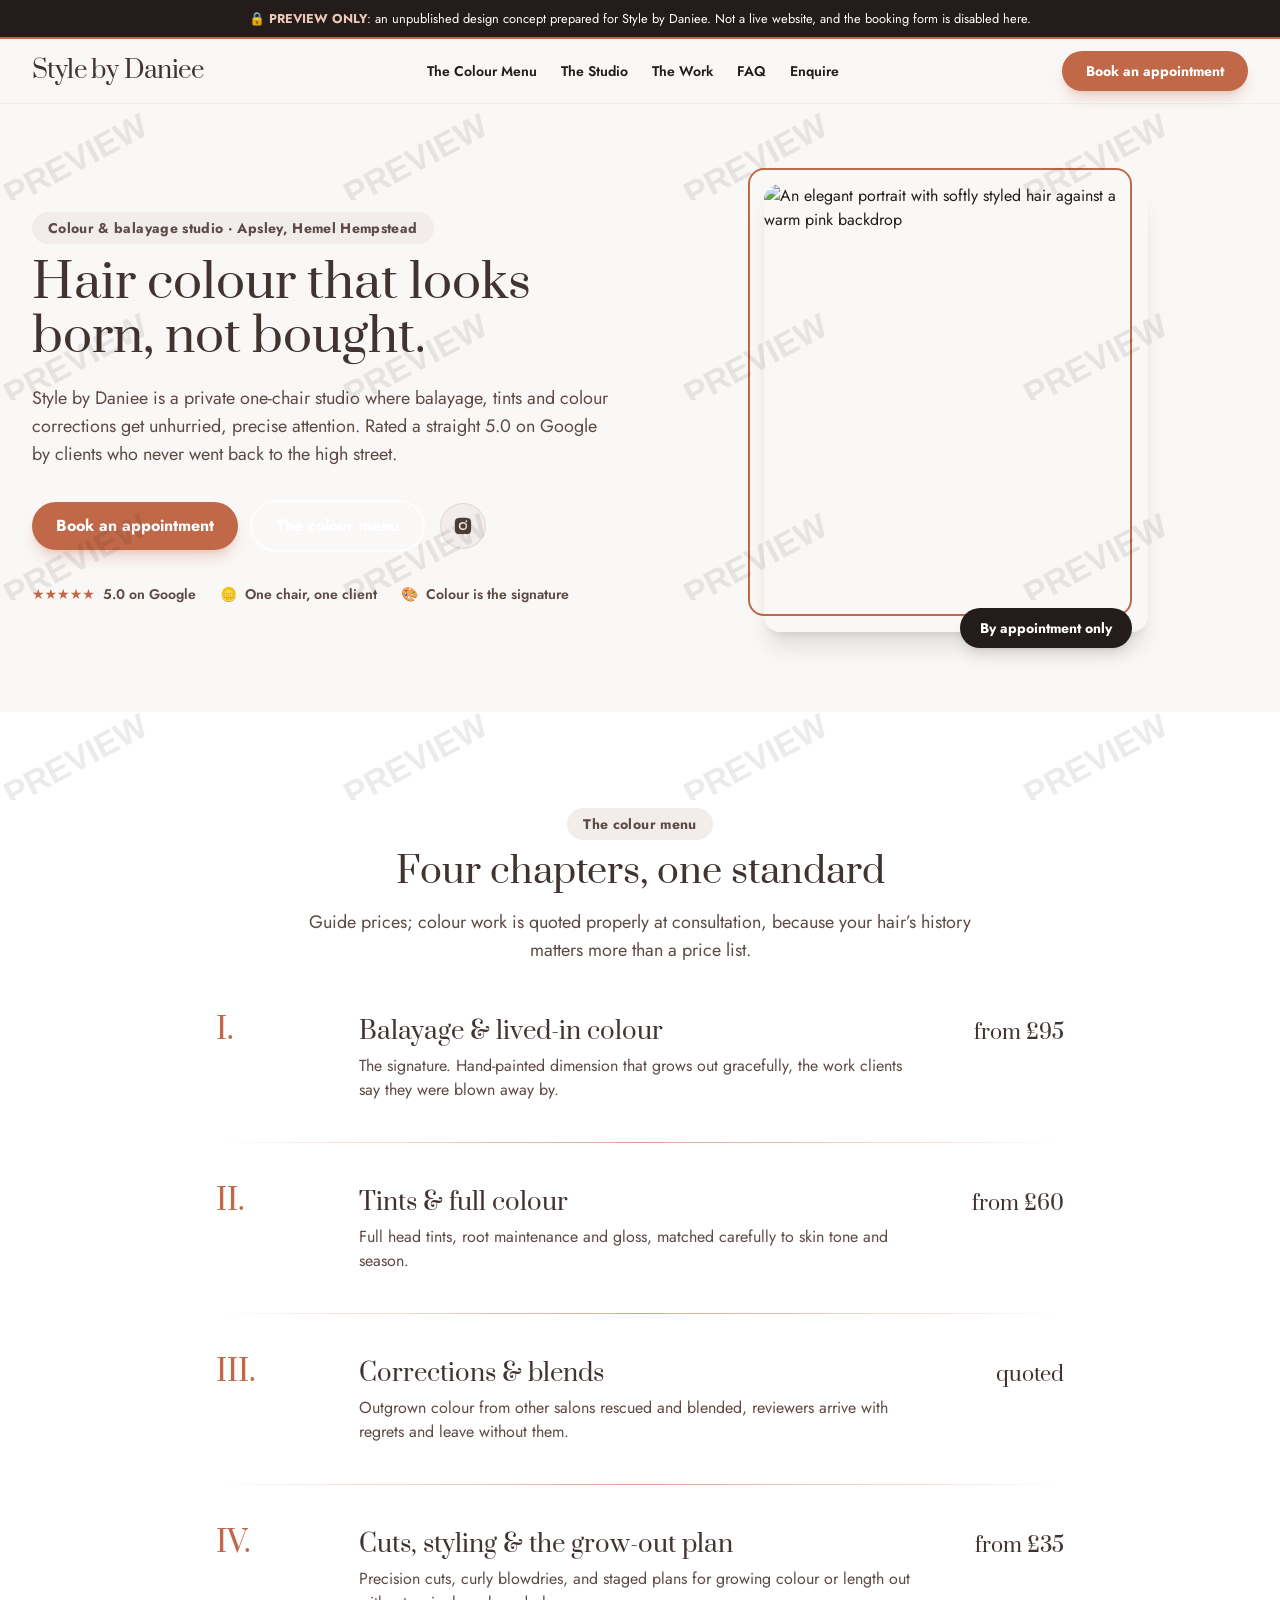
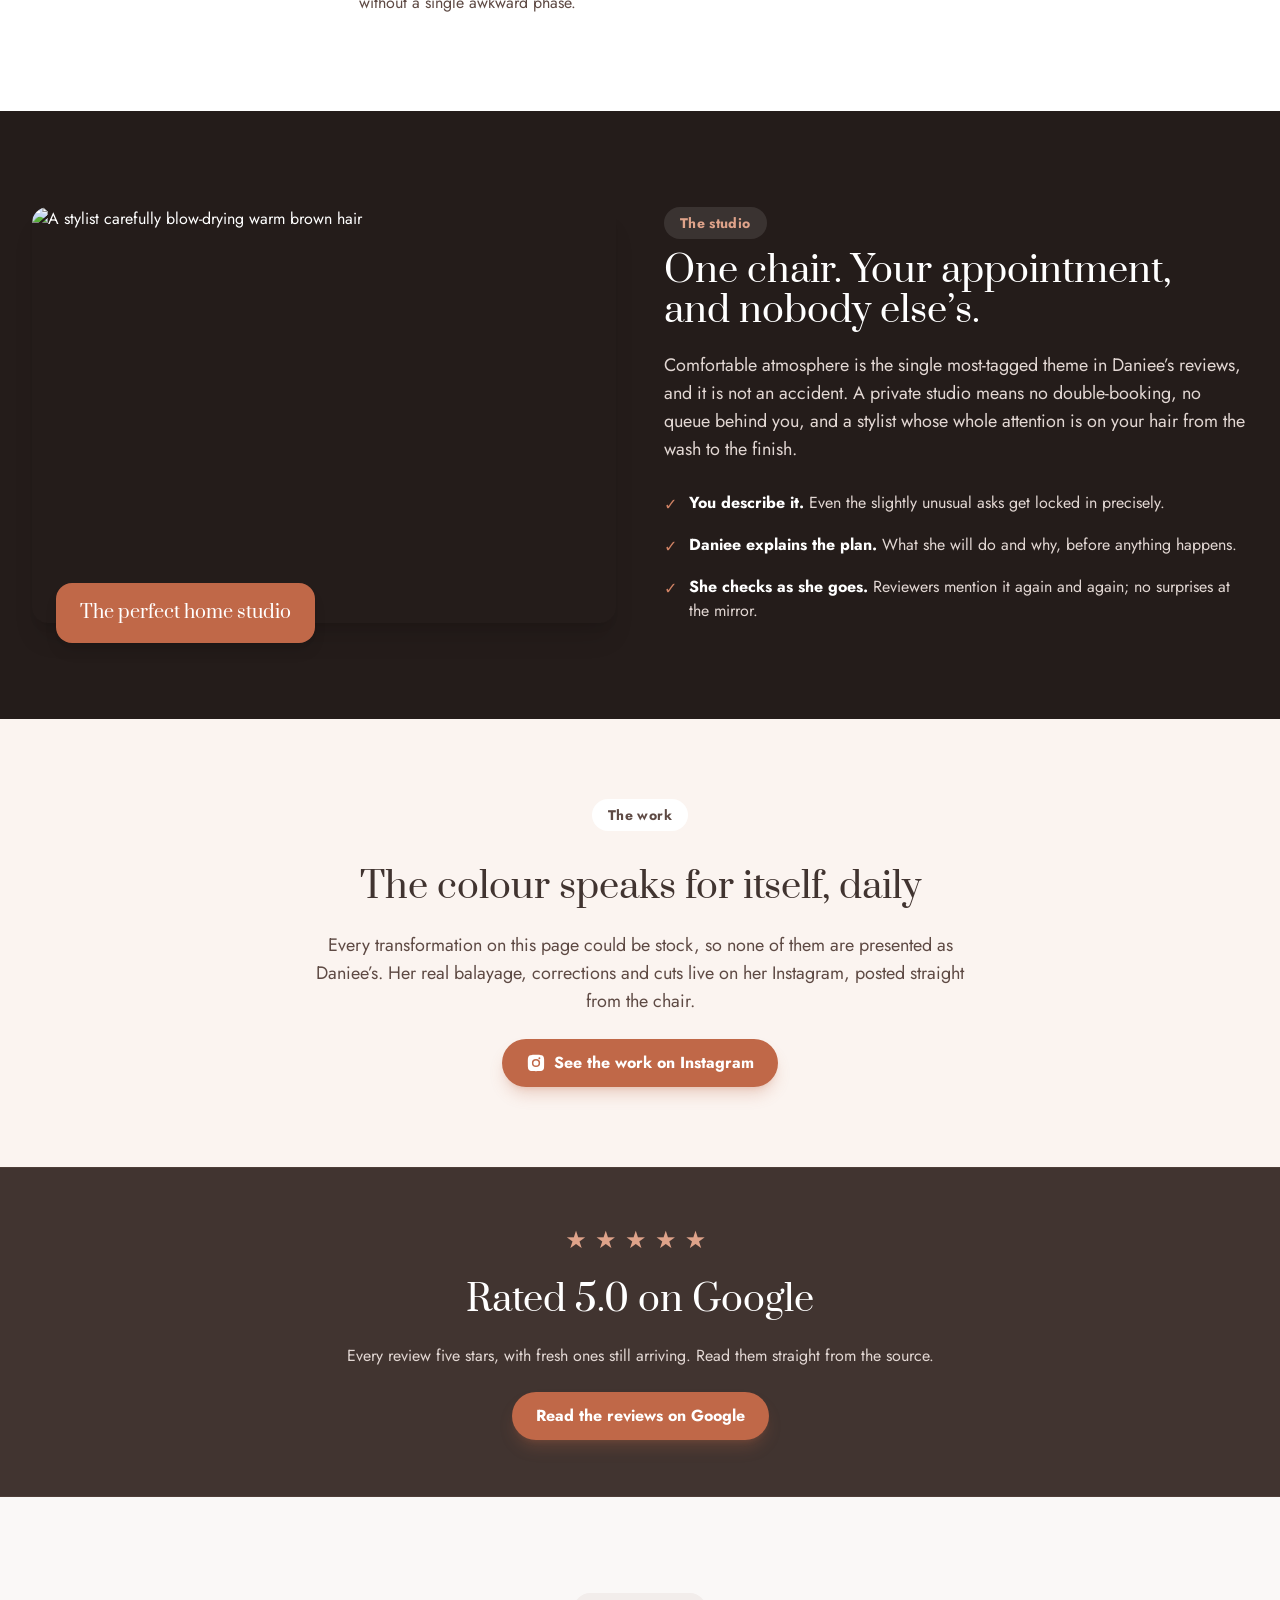
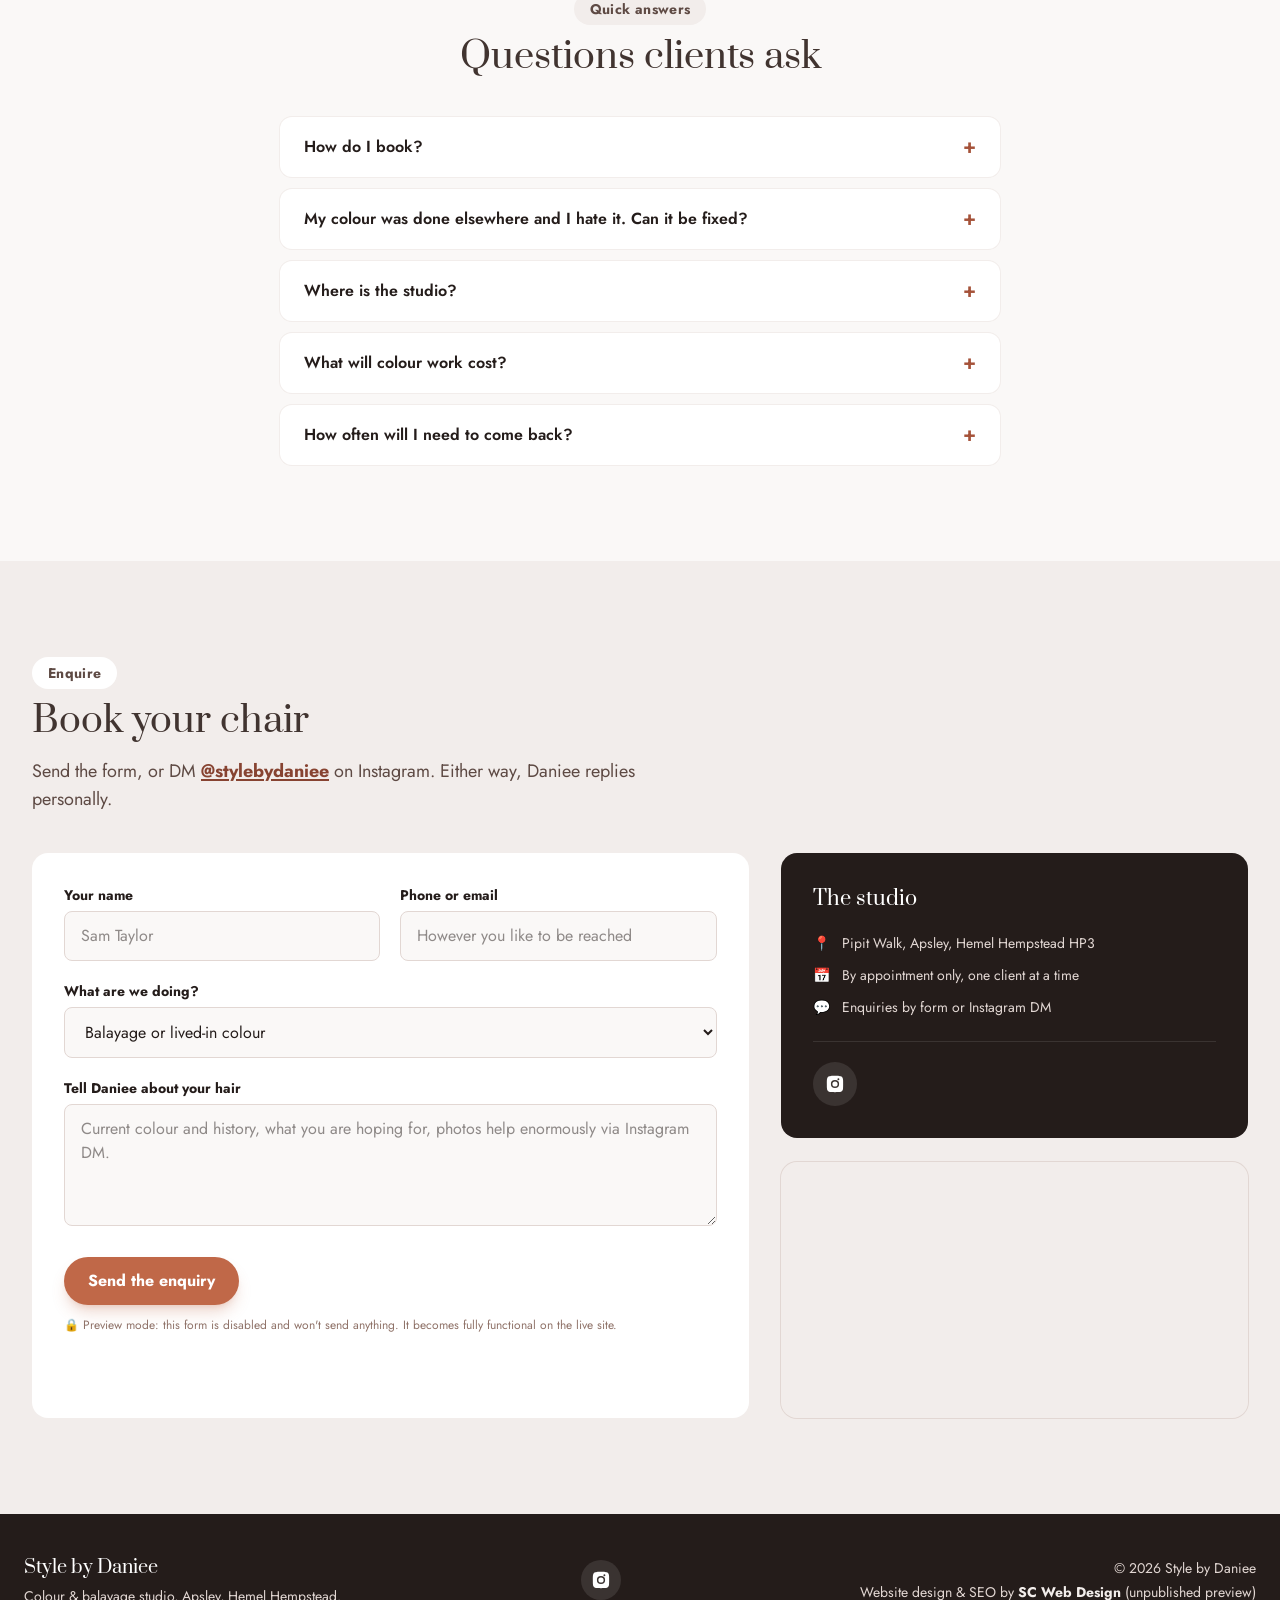
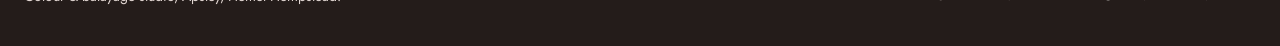
==== commit bd6cbea8: "Rebuild under the niche-research standard: editorial colour chapters, one-chair studio, verified Ins" ====
--- a/preview.html
+++ b/preview.html
@@ -2,42 +2,36 @@
 <html lang="en-GB">
 <head>
 <meta charset="UTF-8">
-<meta name="viewport" content="width=device-width, initial-scale=1.0, viewport-fit=cover">
-<meta name="theme-color" content="#faf8f7">
+<meta name="viewport" content="width=device-width, initial-scale=1.0">
 <title>PREVIEW: Style by Daniee Website Concept</title>
-<meta name="description" content="Style by Daniee is a calm home hair studio in Apsley, Hemel Hempstead. Balayage, colour and precision cuts with a perfect 5.0 from 81 Google reviews. Book your appointment.">
+<meta name="description" content="Style by Daniee is a calm home hair studio in Apsley, Hemel Hempstead. Balayage, colour and precision cuts, rated a straight 5.0 on Google. Enquire online or on Instagram.">
+<meta name="robots" content="noindex, nofollow">
 <link rel="canonical" href="https://www.stylebydaniee.co.uk/">
-
-<meta property="og:type" content="business.business">
-<meta property="og:title" content="Style by Daniee | Colour & Balayage Studio | Apsley, Hemel Hempstead">
-<meta property="og:description" content="Style by Daniee is a calm home hair studio in Apsley, Hemel Hempstead. Balayage, colour and precision cuts with a perfect 5.0 from 81 Google reviews. Book your appointment.">
-<meta property="og:image" content="https://images.unsplash.com/photo-1562322140-8baeececf3df?fm=jpg&q=80&w=1200&auto=format&fit=crop">
+<meta name="theme-color" content="#241c1a">
+
+<meta property="og:type" content="website">
+<meta property="og:title" content="Style by Daniee | Colour &amp; Balayage Studio | Apsley, Hemel Hempstead">
+<meta property="og:description" content="Balayage, colour and precision cuts in a calm one-chair home studio. Rated 5.0 on Google.">
 <meta property="og:url" content="https://www.stylebydaniee.co.uk/">
+<meta property="og:image" content="https://images.unsplash.com/photo-1531746020798-e6953c6e8e04?auto=format&fit=crop&w=1200&q=80">
 <meta property="og:locale" content="en_GB">
-<meta property="og:site_name" content="Style by Daniee">
-<meta name="twitter:card" content="summary_large_image">
-
-<meta name="robots" content="noindex, nofollow">
-<meta name="geo.placename" content="Hemel Hempstead">
-
-<link rel="icon" href="data:image/svg+xml,%3Csvg xmlns='http://www.w3.org/2000/svg' viewBox='0 0 100 100'%3E%3Ctext y='.9em' font-size='90'%3E&#x2728;%3C/text%3E%3C/svg%3E">
+
+<link rel="icon" href="data:image/svg+xml,%3Csvg xmlns='http://www.w3.org/2000/svg' viewBox='0 0 100 100'%3E%3Ctext y='.9em' font-size='90'%3E%E2%9C%A8%3C/text%3E%3C/svg%3E">
 
 <link rel="preconnect" href="https://fonts.googleapis.com">
 <link rel="preconnect" href="https://fonts.gstatic.com" crossorigin>
-<link href="https://fonts.googleapis.com/css2?family=Prata&family=Jost:wght@400;500;600&display=swap" rel="stylesheet">
-
+<link href="https://fonts.googleapis.com/css2?family=Prata&family=Jost:wght@400;500;600;700&display=swap" rel="stylesheet">
 <link rel="stylesheet" href="css/style.css">
 
 <script type="application/ld+json">
 {
   "@context": "https://schema.org",
-  "@type": "LocalBusiness",
+  "@type": "HairSalon",
   "name": "Style by Daniee",
-  "description": "Home hair studio in Apsley, Hemel Hempstead, specialising in balayage, colour and precision cutting.",
-  "image": "https://images.unsplash.com/photo-1562322140-8baeececf3df?fm=jpg&q=80&w=1200&auto=format&fit=crop",
-  "@id": "https://www.stylebydaniee.co.uk/",
+  "description": "Private one-chair home hair studio in Apsley, Hemel Hempstead. Balayage, colour correction, tints, cuts and styling by appointment.",
   "url": "https://www.stylebydaniee.co.uk/",
-  "priceRange": "££",
+  "image": "https://images.unsplash.com/photo-1531746020798-e6953c6e8e04?auto=format&fit=crop&w=1200&q=80",
+  "sameAs": ["https://www.instagram.com/stylebydaniee"],
   "address": {
     "@type": "PostalAddress",
     "streetAddress": "Pipit Walk, Apsley",
@@ -46,6 +40,8 @@
     "postalCode": "HP3 0FR",
     "addressCountry": "GB"
   },
+  "geo": { "@type": "GeoCoordinates", "latitude": 51.7348, "longitude": -0.4685 },
+  "priceRange": "££",
   "aggregateRating": {
     "@type": "AggregateRating",
     "ratingValue": "5.0",
@@ -74,438 +70,303 @@
 </div>
 <div class="watermark-overlay" aria-hidden="true"></div>
 
-<a href="#main" class="sr-only focus:not-sr-only focus:absolute focus:z-50 focus:m-3 focus:rounded-lg focus:bg-white focus:px-4 focus:py-2 focus:text-brand-700 focus:shadow-lg">Skip to content</a>
-
-<header id="site-header" class="sticky top-0 z-40 border-b border-brand-100/80 bg-brand-50/90 backdrop-blur transition-shadow">
-  <div class="mx-auto flex max-w-7xl items-center justify-between px-4 py-3 sm:px-6 lg:px-8">
-    <a href="#main" class="flex items-center gap-2 font-display text-lg font-bold text-brand-900 sm:text-xl">
-      <span aria-hidden="true" class="text-2xl">✨</span>
-      Style <span class="text-accent-600">by Daniee</span>
+<a href="#colour" class="sr-only focus:not-sr-only focus:absolute focus:z-50 focus:bg-white focus:px-4 focus:py-2">Skip to content</a>
+
+<header id="site-header" class="sticky top-0 z-40 border-b border-brand-100 bg-brand-50/95 backdrop-blur transition-shadow">
+  <div class="mx-auto flex max-w-7xl items-center justify-between gap-4 px-4 py-3 sm:px-6 lg:px-8">
+    <a href="#top" class="font-display text-xl tracking-tight text-brand-900 sm:text-2xl">
+      Style by Daniee
     </a>
-
-    <nav aria-label="Primary" class="hidden items-center gap-7 lg:flex">
-      <a href="#about" class="text-sm font-bold text-brand-800 hover:text-accent-600">About</a>
-      <a href="#services" class="text-sm font-bold text-brand-800 hover:text-accent-600">Services</a>
-      <a href="#studio" class="text-sm font-bold text-brand-800 hover:text-accent-600">The Studio</a>
-      <a href="#gallery" class="text-sm font-bold text-brand-800 hover:text-accent-600">Gallery</a>
-      <a href="#reviews" class="text-sm font-bold text-brand-800 hover:text-accent-600">Reviews</a>
-      <a href="#faq" class="text-sm font-bold text-brand-800 hover:text-accent-600">FAQ</a>
-      <a href="#contact" class="text-sm font-bold text-brand-800 hover:text-accent-600">Contact</a>
+    <nav class="hidden items-center gap-6 text-sm font-semibold lg:flex" aria-label="Main navigation">
+      <a href="#colour" class="transition hover:text-accent-600">The Colour Menu</a>
+      <a href="#studio" class="transition hover:text-accent-600">The Studio</a>
+      <a href="#instagram" class="transition hover:text-accent-600">The Work</a>
+      <a href="#faq" class="transition hover:text-accent-600">FAQ</a>
+      <a href="#contact" class="transition hover:text-accent-600">Enquire</a>
     </nav>
-
-    <div class="hidden items-center gap-3 lg:flex">
-      
-      <a href="#contact" class="btn-primary !px-5 !py-2.5 text-sm">Book Now</a>
-    </div>
-
+    <div class="hidden lg:block">
+      <a href="#contact" class="btn-primary !py-2.5 text-sm">Book an appointment</a>
+    </div>
     <button id="menu-toggle" type="button" aria-controls="mobile-menu" aria-expanded="false" class="inline-flex items-center justify-center rounded-lg p-2 text-brand-900 lg:hidden" aria-label="Toggle navigation menu">
-      <svg id="icon-open" xmlns="http://www.w3.org/2000/svg" class="h-7 w-7" fill="none" viewBox="0 0 24 24" stroke="currentColor" stroke-width="2"><path stroke-linecap="round" stroke-linejoin="round" d="M4 6h16M4 12h16M4 18h16" /></svg>
-      <svg id="icon-close" xmlns="http://www.w3.org/2000/svg" class="hidden h-7 w-7" fill="none" viewBox="0 0 24 24" stroke="currentColor" stroke-width="2"><path stroke-linecap="round" stroke-linejoin="round" d="M6 18L18 6M6 6l12 12" /></svg>
+      <svg id="icon-open" class="h-6 w-6" fill="none" stroke="currentColor" stroke-width="2" viewBox="0 0 24 24"><path stroke-linecap="round" stroke-linejoin="round" d="M4 6h16M4 12h16M4 18h16"/></svg>
+      <svg id="icon-close" class="hidden h-6 w-6" fill="none" stroke="currentColor" stroke-width="2" viewBox="0 0 24 24"><path stroke-linecap="round" stroke-linejoin="round" d="M6 18L18 6M6 6l12 12"/></svg>
     </button>
   </div>
-
   <div id="mobile-menu" class="hidden border-t border-brand-100 bg-brand-50 lg:hidden">
-    <nav aria-label="Mobile" class="flex flex-col gap-1 px-4 py-3">
-      <a href="#about" class="rounded-lg px-3 py-2.5 text-brand-900 hover:bg-brand-100">About</a>
-      <a href="#services" class="rounded-lg px-3 py-2.5 text-brand-900 hover:bg-brand-100">Services</a>
-      <a href="#studio" class="rounded-lg px-3 py-2.5 text-brand-900 hover:bg-brand-100">The Studio</a>
-      <a href="#gallery" class="rounded-lg px-3 py-2.5 text-brand-900 hover:bg-brand-100">Gallery</a>
-      <a href="#reviews" class="rounded-lg px-3 py-2.5 text-brand-900 hover:bg-brand-100">Reviews</a>
-      <a href="#faq" class="rounded-lg px-3 py-2.5 text-brand-900 hover:bg-brand-100">FAQ</a>
-      <a href="#contact" class="rounded-lg px-3 py-2.5 text-brand-900 hover:bg-brand-100">Contact</a>
-      
-      <a href="#contact" class="btn-primary mt-1 w-full">Book Now</a>
+    <nav class="flex flex-col gap-1 px-4 py-4 text-base font-semibold" aria-label="Mobile navigation">
+      <a href="#colour" class="rounded-lg px-3 py-2.5 transition hover:bg-brand-100">The Colour Menu</a>
+      <a href="#studio" class="rounded-lg px-3 py-2.5 transition hover:bg-brand-100">The Studio</a>
+      <a href="#instagram" class="rounded-lg px-3 py-2.5 transition hover:bg-brand-100">The Work</a>
+      <a href="#faq" class="rounded-lg px-3 py-2.5 transition hover:bg-brand-100">FAQ</a>
+      <a href="#contact" class="rounded-lg px-3 py-2.5 transition hover:bg-brand-100">Enquire</a>
+      <a href="#contact" class="btn-primary mt-2">Book an appointment</a>
     </nav>
   </div>
 </header>
 
-<main id="main">
-
-  <section class="relative overflow-hidden bg-gradient-to-br from-brand-800 via-brand-900 to-brand-950">
-    <div class="absolute inset-0 opacity-20 mix-blend-overlay">
-      <img src="https://images.unsplash.com/photo-1562322140-8baeececf3df?fm=jpg&q=80&w=1200&auto=format&fit=crop" alt="" class="h-full w-full object-cover" loading="eager">
-    </div>
-    <div class="relative mx-auto grid max-w-7xl gap-12 px-4 py-12 sm:px-6 sm:py-16 lg:grid-cols-2 lg:items-center lg:px-8 lg:py-24">
+<main id="top">
+
+  <!-- Editorial hero with an offset copper frame -->
+  <section class="py-14 sm:py-20">
+    <div class="mx-auto grid max-w-7xl items-center gap-12 px-4 sm:px-6 lg:grid-cols-2 lg:px-8">
       <div>
-        <p class="section-eyebrow !bg-white/10 !text-accent-300">✨ Apsley's 5-Star Home Hair Studio</p>
-        <h1 class="font-display text-4xl font-bold leading-tight text-white sm:text-5xl lg:text-6xl">
-          Colour you'll get stopped in the street about.
+        <p class="section-eyebrow">Colour &amp; balayage studio &middot; Apsley, Hemel Hempstead</p>
+        <h1 class="font-display text-4xl leading-[1.12] text-brand-900 sm:text-5xl">
+          Hair colour that looks born, not bought.
         </h1>
-        <p class="mt-6 max-w-xl text-lg text-brand-100">
-          Style by Daniee is a calm, private home studio in Apsley. Balayage, dimensional colour and precision cuts, with a perfect 5.0 across 81 Google reviews and clients who say the whole experience felt like a treat.
+        <p class="mt-5 max-w-xl text-lg text-brand-700">
+          Style by Daniee is a private one-chair studio where balayage, tints and colour corrections get unhurried, precise attention. Rated a straight 5.0 on Google by clients who never went back to the high street.
         </p>
-        <div class="mt-8 flex flex-col gap-3 sm:flex-row sm:flex-wrap sm:gap-4">
-          <a href="#contact" class="btn-primary">Book an Appointment</a>
-          <a href="#contact" class="btn-secondary">✉️ Send a Message</a>
-        </div>
-        <div class="mt-8 overflow-hidden rounded-2xl shadow-2xl ring-2 ring-white/10 lg:hidden">
-          <img src="https://images.unsplash.com/photo-1562322140-8baeececf3df?fm=jpg&q=80&w=1200&auto=format&fit=crop" alt="Beautiful balayage colour being painted through hair" class="h-52 w-full object-cover sm:h-64">
-        </div>
-        <dl class="mt-10 grid grid-cols-2 gap-4 sm:grid-cols-4">
-          <div>
-            <dd class="font-display text-2xl font-bold text-white">★ 5.0</dd>
-            <dd class="text-xs text-brand-200">81 Google Reviews</dd>
-          </div>
-          <div>
-            <dd class="font-display text-2xl font-bold text-white">🎨</dd>
-            <dd class="text-xs text-brand-200">Colour & Balayage Focus</dd>
-          </div>
-          <div>
-            <dd class="font-display text-2xl font-bold text-white">🛋️</dd>
-            <dd class="text-xs text-brand-200">Private Home Studio</dd>
-          </div>
-          <div>
-            <dd class="font-display text-2xl font-bold text-white">1:1</dd>
-            <dd class="text-xs text-brand-200">Just You And Daniee</dd>
-          </div>
-        </dl>
-      </div>
-      <div class="relative hidden lg:block">
-        <div class="overflow-hidden rounded-[2rem] shadow-2xl ring-4 ring-white/10">
-          <img src="https://images.unsplash.com/photo-1562322140-8baeececf3df?fm=jpg&q=80&w=1200&auto=format&fit=crop" alt="Beautiful balayage colour being painted through hair" class="h-[520px] w-full object-cover">
-        </div>
-        <div class="absolute -bottom-6 -left-6 rounded-2xl bg-white p-4 shadow-xl">
-          <p class="font-display text-3xl font-bold text-brand-800">★★★★★</p>
-          <p class="text-sm font-bold text-brand-600">5.0 from 81 reviews</p>
-        </div>
-      </div>
-    </div>
-  </section>
-
-  <section class="border-b border-brand-100 bg-white">
-    <div class="mx-auto grid max-w-7xl grid-cols-2 gap-6 px-4 py-8 text-center sm:px-6 md:grid-cols-4 lg:px-8">
-      <div>
-        <p class="font-display text-lg font-bold text-brand-900">🎨 Colour-Led</p>
-        <p class="text-sm text-brand-600">Balayage, tints and blending</p>
-      </div>
-      <div>
-        <p class="font-display text-lg font-bold text-brand-900">🛋️ Calm Studio</p>
-        <p class="text-sm text-brand-600">One client at a time</p>
-      </div>
-      <div>
-        <p class="font-display text-lg font-bold text-brand-900">👂 Really Listens</p>
-        <p class="text-sm text-brand-600">Checks in as she goes</p>
-      </div>
-      <div>
-        <p class="font-display text-lg font-bold text-brand-900">⭐ Perfect 5.0</p>
-        <p class="text-sm text-brand-600">Across 81 reviews</p>
-      </div>
-    </div>
-  </section>
-
-  <section id="about" class="py-16 sm:py-24">
-    <div class="mx-auto grid max-w-7xl gap-12 px-4 sm:px-6 lg:grid-cols-2 lg:items-center lg:px-8">
-      <div class="order-2 overflow-hidden rounded-[2rem] shadow-xl lg:order-1">
-        <img src="https://images.unsplash.com/photo-1519699047748-de8e457a634e?fm=jpg&q=80&w=1200&auto=format&fit=crop" alt="Rich, dimensional hair colour" class="h-[420px] w-full object-cover" loading="lazy">
-      </div>
-      <div class="order-1 lg:order-2">
-        <p class="section-eyebrow">Meet Daniee</p>
-        <h2 class="font-display text-3xl font-bold text-brand-900 sm:text-4xl">A stylist who locks in on exactly what you want.</h2>
-        <p class="mt-6 text-brand-700">Daniee runs her studio from a beautifully set-up space in Apsley, and her reviews read like thank-you notes. Clients describe her locking in on precisely the cut they had in mind, explaining what she'll do, and checking in as she works so there are no surprises at the mirror.</p>
-        <p class="mt-4 text-brand-700">Colour is the signature: balayage, blended layers, fixing outgrown colour from elsewhere. More than twenty reviewers mention the comfortable, relaxing atmosphere, which is exactly what a private one-to-one studio makes possible.</p>
-        <ul class="mt-8 space-y-3">
-          <li class="flex items-start gap-3">
-            <span class="mt-0.5 text-accent-600">✦</span>
-            <span class="text-brand-800"><strong>Balayage and colour correction</strong> including growing colour out gracefully.</span>
-          </li>
-          <li class="flex items-start gap-3">
-            <span class="mt-0.5 text-accent-600">✦</span>
-            <span class="text-brand-800"><strong>Unusual requests welcome</strong> she'll understand the brief, then nail it.</span>
-          </li>
-          <li class="flex items-start gap-3">
-            <span class="mt-0.5 text-accent-600">✦</span>
-            <span class="text-brand-800"><strong>A proper consultation</strong> before any scissors or colour come out.</span>
-          </li>
-        </ul>
-      </div>
-    </div>
-  </section>
-
-  <section id="services" class="bg-brand-100/50 py-16 sm:py-24">
+        <div class="mt-8 flex flex-wrap items-center gap-3">
+          <a href="#contact" class="btn-primary">Book an appointment</a>
+          <a href="#colour" class="btn-secondary">The colour menu</a>
+          <a href="https://www.instagram.com/stylebydaniee" target="_blank" rel="noopener" aria-label="Style by Daniee on Instagram" class="ml-1 flex h-11 w-11 items-center justify-center rounded-full bg-brand-100 text-brand-800 ring-1 ring-brand-200 transition hover:bg-accent-600 hover:text-white">
+            <svg class="h-5 w-5" fill="currentColor" viewBox="0 0 24 24" aria-hidden="true"><path fill-rule="evenodd" d="M12 2.2c3.2 0 3.6 0 4.8.07 1.2.05 1.8.24 2.2.4.56.22.96.48 1.38.9.42.42.68.82.9 1.38.16.4.35 1 .4 2.2.07 1.2.07 1.6.07 4.85s0 3.6-.07 4.85c-.05 1.2-.24 1.8-.4 2.2-.22.56-.48.96-.9 1.38-.42.42-.82.68-1.38.9-.4.16-1 .35-2.2.4-1.2.07-1.6.07-4.8.07s-3.6 0-4.8-.07c-1.2-.05-1.8-.24-2.2-.4a3.7 3.7 0 0 1-1.38-.9 3.7 3.7 0 0 1-.9-1.38c-.16-.4-.35-1-.4-2.2C2.2 15.6 2.2 15.2 2.2 12s0-3.6.07-4.85c.05-1.2.24-1.8.4-2.2.22-.56.48-.96.9-1.38.42-.42.82-.68 1.38-.9.4-.16 1-.35 2.2-.4C8.4 2.2 8.8 2.2 12 2.2Zm0 4.86a4.94 4.94 0 1 1 0 9.88 4.94 4.94 0 0 1 0-9.88Zm0 1.8a3.14 3.14 0 1 0 0 6.28 3.14 3.14 0 0 0 0-6.28Zm5.23-2.48a1.15 1.15 0 1 1-2.3 0 1.15 1.15 0 0 1 2.3 0Z"/></svg>
+          </a>
+        </div>
+        <div class="mt-8 flex flex-wrap items-center gap-x-6 gap-y-3 text-sm font-semibold text-brand-700">
+          <span class="inline-flex items-center gap-2"><span class="text-accent-500" aria-hidden="true">&#9733;&#9733;&#9733;&#9733;&#9733;</span> 5.0 on Google</span>
+          <span class="inline-flex items-center gap-2"><span aria-hidden="true">&#129689;</span> One chair, one client</span>
+          <span class="inline-flex items-center gap-2"><span aria-hidden="true">&#127912;</span> Colour is the signature</span>
+        </div>
+      </div>
+      <div class="relative mx-auto w-full max-w-sm">
+        <div class="absolute -left-4 -top-4 h-full w-full rounded-2xl border-2 border-accent-500" aria-hidden="true"></div>
+        <img src="https://images.unsplash.com/photo-1531746020798-e6953c6e8e04?auto=format&fit=crop&w=700&q=80" alt="An elegant portrait with softly styled hair against a warm pink backdrop" class="relative h-[26rem] w-full rounded-2xl object-cover shadow-xl lg:h-[28rem]" width="700" height="875">
+        <div class="absolute -bottom-4 right-4 rounded-full bg-brand-950 px-5 py-2.5 text-sm font-bold text-white shadow-lg">
+          By appointment only
+        </div>
+      </div>
+    </div>
+  </section>
+
+  <!-- The colour menu as editorial chapters -->
+  <section id="colour" class="bg-white py-16 sm:py-24">
+    <div class="mx-auto max-w-4xl px-4 sm:px-6">
+      <div class="text-center">
+        <p class="section-eyebrow">The colour menu</p>
+        <h2 class="font-display text-3xl text-brand-900 sm:text-4xl">Four chapters, one standard</h2>
+        <p class="mx-auto mt-4 max-w-2xl text-lg text-brand-700">Guide prices; colour work is quoted properly at consultation, because your hair&rsquo;s history matters more than a price list.</p>
+      </div>
+      <div class="mt-12 space-y-10">
+        <div class="grid gap-3 sm:grid-cols-12 sm:items-baseline">
+          <p class="font-display text-3xl text-accent-500 sm:col-span-2">I.</p>
+          <div class="sm:col-span-8">
+            <h3 class="font-display text-2xl text-brand-900">Balayage &amp; lived-in colour</h3>
+            <p class="mt-1.5 text-brand-700">The signature. Hand-painted dimension that grows out gracefully, the work clients say they were blown away by.</p>
+          </div>
+          <p class="font-display text-xl text-brand-900 sm:col-span-2 sm:text-right">from &pound;95</p>
+        </div>
+        <div class="h-px bg-gradient-to-r from-transparent via-accent-300 to-transparent" aria-hidden="true"></div>
+        <div class="grid gap-3 sm:grid-cols-12 sm:items-baseline">
+          <p class="font-display text-3xl text-accent-500 sm:col-span-2">II.</p>
+          <div class="sm:col-span-8">
+            <h3 class="font-display text-2xl text-brand-900">Tints &amp; full colour</h3>
+            <p class="mt-1.5 text-brand-700">Full head tints, root maintenance and gloss, matched carefully to skin tone and season.</p>
+          </div>
+          <p class="font-display text-xl text-brand-900 sm:col-span-2 sm:text-right">from &pound;60</p>
+        </div>
+        <div class="h-px bg-gradient-to-r from-transparent via-accent-300 to-transparent" aria-hidden="true"></div>
+        <div class="grid gap-3 sm:grid-cols-12 sm:items-baseline">
+          <p class="font-display text-3xl text-accent-500 sm:col-span-2">III.</p>
+          <div class="sm:col-span-8">
+            <h3 class="font-display text-2xl text-brand-900">Corrections &amp; blends</h3>
+            <p class="mt-1.5 text-brand-700">Outgrown colour from other salons rescued and blended, reviewers arrive with regrets and leave without them.</p>
+          </div>
+          <p class="font-display text-xl text-brand-900 sm:col-span-2 sm:text-right">quoted</p>
+        </div>
+        <div class="h-px bg-gradient-to-r from-transparent via-accent-300 to-transparent" aria-hidden="true"></div>
+        <div class="grid gap-3 sm:grid-cols-12 sm:items-baseline">
+          <p class="font-display text-3xl text-accent-500 sm:col-span-2">IV.</p>
+          <div class="sm:col-span-8">
+            <h3 class="font-display text-2xl text-brand-900">Cuts, styling &amp; the grow-out plan</h3>
+            <p class="mt-1.5 text-brand-700">Precision cuts, curly blowdries, and staged plans for growing colour or length out without a single awkward phase.</p>
+          </div>
+          <p class="font-display text-xl text-brand-900 sm:col-span-2 sm:text-right">from &pound;35</p>
+        </div>
+      </div>
+    </div>
+  </section>
+
+  <!-- The studio: one chair -->
+  <section id="studio" class="bg-brand-950 py-16 text-white sm:py-24">
     <div class="mx-auto max-w-7xl px-4 sm:px-6 lg:px-8">
-      <div class="mx-auto max-w-2xl text-center">
-        <p class="section-eyebrow">Services &amp; Pricing</p>
-        <h2 class="font-display text-3xl font-bold text-brand-900 sm:text-4xl">Services &amp; indicative prices</h2>
-        <p class="mt-4 text-brand-700">Prices below are an indicative guide; your exact price is confirmed when you book.</p>
-      </div>
-      <div class="mt-14 grid gap-6 sm:grid-cols-2 lg:grid-cols-4">
-        <article class="card flex flex-col">
-          <img src="https://images.unsplash.com/photo-1562322140-8baeececf3df?fm=jpg&q=80&w=600&auto=format&fit=crop" alt="Balayage being painted" class="mb-5 h-40 w-full rounded-lg object-cover" loading="lazy">
-          <h3 class="font-display text-lg font-bold text-brand-900">Balayage & Lived-In Colour</h3>
-          <p class="mt-2 flex-1 text-sm text-brand-600">Hand-painted dimension that grows out beautifully.</p>
-          <p class="mt-4 font-display text-xl font-bold text-accent-600">From £85</p>
-        </article>
-        <article class="card flex flex-col">
-          <img src="https://images.unsplash.com/photo-1519699047748-de8e457a634e?fm=jpg&q=80&w=600&auto=format&fit=crop" alt="Rich full colour" class="mb-5 h-40 w-full rounded-lg object-cover" loading="lazy">
-          <h3 class="font-display text-lg font-bold text-brand-900">Full Colour & Tints</h3>
-          <p class="mt-2 flex-1 text-sm text-brand-600">Full head colour, root melts and toners.</p>
-          <p class="mt-4 font-display text-xl font-bold text-accent-600">From £55</p>
-        </article>
-        <article class="card flex flex-col">
-          <img src="https://images.unsplash.com/photo-1595944024804-733665a112db?fm=jpg&q=80&w=600&auto=format&fit=crop" alt="A precise cut and finish" class="mb-5 h-40 w-full rounded-lg object-cover" loading="lazy">
-          <h3 class="font-display text-lg font-bold text-brand-900">Cut & Finish</h3>
-          <p class="mt-2 flex-1 text-sm text-brand-600">Precision cutting with a wash, treatment and styled finish.</p>
-          <p class="mt-4 font-display text-xl font-bold text-accent-600">From £38</p>
-        </article>
-        <article class="card flex flex-col">
-          <img src="https://images.unsplash.com/photo-1492106087820-71f1a00d2b11?fm=jpg&q=80&w=600&auto=format&fit=crop" alt="A relaxing blow-dry" class="mb-5 h-40 w-full rounded-lg object-cover" loading="lazy">
-          <h3 class="font-display text-lg font-bold text-brand-900">Curly Blow-Dry & Styling</h3>
-          <p class="mt-2 flex-1 text-sm text-brand-600">Occasion-ready styling and blow-dries.</p>
-          <p class="mt-4 font-display text-xl font-bold text-accent-600">From £25</p>
-        </article>
-      </div>
-      <p class="mt-8 text-center text-sm text-brand-600">Colour corrections and big transformations are quoted after a quick consultation. <a href="#contact" class="font-bold text-accent-600 underline underline-offset-2">Ask when you book</a></p>
-    </div>
-  </section>
-
-  <section id="studio" class="py-16 sm:py-24">
-    <div class="mx-auto grid max-w-7xl gap-12 px-4 sm:px-6 lg:grid-cols-2 lg:items-center lg:px-8">
-      <div>
-        <p class="section-eyebrow">🛋️ The Studio</p>
-        <h2 class="font-display text-3xl font-bold text-brand-900 sm:text-4xl">One chair. One client. No rush.</h2>
-        <p class="mt-6 text-brand-700">The studio is private and calm: no queue of dryers, no double-booking, no one waiting for your chair. Reviewers call the experience relaxing from the wash through to the final styling, and more than twenty of them mention the atmosphere specifically.</p>
-        <p class="mt-4 text-brand-700">It's in Apsley, on the edge of Hemel Hempstead, with easy parking nearby. Appointments are one-to-one, so the time is entirely yours.</p>
-        <a href="#contact" class="btn-primary mt-8">Request An Appointment</a>
-      </div>
-      <div class="overflow-hidden rounded-[2rem] shadow-xl">
-        <img src="https://images.unsplash.com/photo-1633681926022-84c23e8cb2d6?fm=jpg&q=80&w=1200&auto=format&fit=crop" alt="A calm, styled salon chair setup" class="h-[400px] w-full object-cover" loading="lazy">
-      </div>
-    </div>
-  </section>
-
-  <section id="gallery" class="bg-brand-950 py-16 sm:py-24">
+      <div class="grid items-center gap-12 lg:grid-cols-2">
+        <div class="relative order-2 lg:order-1">
+          <img src="https://images.unsplash.com/photo-1580618672591-eb180b1a973f?auto=format&fit=crop&w=900&q=80" alt="A stylist carefully blow-drying warm brown hair" class="h-80 w-full rounded-2xl object-cover shadow-xl lg:h-[26rem]" width="900" height="600" loading="lazy">
+          <div class="absolute -bottom-5 left-6 rounded-2xl bg-accent-500 px-6 py-4 text-white shadow-lg">
+            <p class="font-display text-lg">The perfect home studio</p>
+          </div>
+        </div>
+        <div class="order-1 lg:order-2">
+          <p class="section-eyebrow !bg-white/10 !text-accent-300">The studio</p>
+          <h2 class="font-display text-3xl sm:text-4xl">One chair. Your appointment, and nobody else&rsquo;s.</h2>
+          <p class="mt-5 text-lg text-brand-200">
+            Comfortable atmosphere is the single most-tagged theme in Daniee&rsquo;s reviews, and it is not an accident. A private studio means no double-booking, no queue behind you, and a stylist whose whole attention is on your hair from the wash to the finish.
+          </p>
+          <ul class="mt-7 space-y-4 text-brand-200">
+            <li class="flex gap-3"><span class="mt-0.5 text-accent-400" aria-hidden="true">&#10003;</span> <span><strong class="text-white">You describe it.</strong> Even the slightly unusual asks get locked in precisely.</span></li>
+            <li class="flex gap-3"><span class="mt-0.5 text-accent-400" aria-hidden="true">&#10003;</span> <span><strong class="text-white">Daniee explains the plan.</strong> What she will do and why, before anything happens.</span></li>
+            <li class="flex gap-3"><span class="mt-0.5 text-accent-400" aria-hidden="true">&#10003;</span> <span><strong class="text-white">She checks as she goes.</strong> Reviewers mention it again and again; no surprises at the mirror.</span></li>
+          </ul>
+        </div>
+      </div>
+    </div>
+  </section>
+
+  <!-- The work lives on Instagram -->
+  <section id="instagram" class="bg-accent-50 py-16 sm:py-20">
+    <div class="mx-auto flex max-w-5xl flex-col items-center gap-6 px-4 text-center sm:px-6">
+      <p class="section-eyebrow !bg-white">The work</p>
+      <h2 class="font-display text-3xl text-brand-900 sm:text-4xl">The colour speaks for itself, daily</h2>
+      <p class="max-w-2xl text-lg text-brand-700">Every transformation on this page could be stock, so none of them are presented as Daniee&rsquo;s. Her real balayage, corrections and cuts live on her Instagram, posted straight from the chair.</p>
+      <a href="https://www.instagram.com/stylebydaniee" target="_blank" rel="noopener" class="btn-primary inline-flex items-center gap-2">
+        <svg class="h-5 w-5" fill="currentColor" viewBox="0 0 24 24" aria-hidden="true"><path fill-rule="evenodd" d="M12 2.2c3.2 0 3.6 0 4.8.07 1.2.05 1.8.24 2.2.4.56.22.96.48 1.38.9.42.42.68.82.9 1.38.16.4.35 1 .4 2.2.07 1.2.07 1.6.07 4.85s0 3.6-.07 4.85c-.05 1.2-.24 1.8-.4 2.2-.22.56-.48.96-.9 1.38-.42.42-.82.68-1.38.9-.4.16-1 .35-2.2.4-1.2.07-1.6.07-4.8.07s-3.6 0-4.8-.07c-1.2-.05-1.8-.24-2.2-.4a3.7 3.7 0 0 1-1.38-.9 3.7 3.7 0 0 1-.9-1.38c-.16-.4-.35-1-.4-2.2C2.2 15.6 2.2 15.2 2.2 12s0-3.6.07-4.85c.05-1.2.24-1.8.4-2.2.22-.56.48-.96.9-1.38.42-.42.82-.68 1.38-.9.4-.16 1-.35 2.2-.4C8.4 2.2 8.8 2.2 12 2.2Zm0 4.86a4.94 4.94 0 1 1 0 9.88 4.94 4.94 0 0 1 0-9.88Zm0 1.8a3.14 3.14 0 1 0 0 6.28 3.14 3.14 0 0 0 0-6.28Zm5.23-2.48a1.15 1.15 0 1 1-2.3 0 1.15 1.15 0 0 1 2.3 0Z"/></svg>
+        See the work on Instagram
+      </a>
+    </div>
+  </section>
+
+  <!-- Rated on Google -->
+  <section class="border-y border-brand-800 bg-brand-900 py-14 text-white">
+    <div class="mx-auto flex max-w-5xl flex-col items-center gap-6 px-4 text-center sm:px-6">
+      <span class="text-2xl tracking-[0.35em] text-accent-300" aria-hidden="true">&#9733;&#9733;&#9733;&#9733;&#9733;</span>
+      <h2 class="font-display text-3xl sm:text-4xl">Rated 5.0 on Google</h2>
+      <p class="max-w-2xl text-brand-200">Every review five stars, with fresh ones still arriving. Read them straight from the source.</p>
+      <a href="https://www.google.com/maps/search/?api=1&query=Style+by+Daniee+Pipit+Walk+Apsley+Hemel+Hempstead" target="_blank" rel="noopener" class="btn-primary">Read the reviews on Google</a>
+    </div>
+  </section>
+
+  <!-- FAQ -->
+  <section id="faq" class="py-16 sm:py-24">
+    <div class="mx-auto max-w-3xl px-4 sm:px-6">
+      <div class="text-center">
+        <p class="section-eyebrow">Quick answers</p>
+        <h2 class="font-display text-3xl text-brand-900 sm:text-4xl">Questions clients ask</h2>
+      </div>
+      <div class="mt-10 space-y-3">
+        <div class="faq-item overflow-hidden rounded-xl bg-white ring-1 ring-brand-100">
+          <button type="button" class="faq-trigger flex w-full items-center justify-between gap-4 px-6 py-4 text-left font-semibold" aria-expanded="false">
+            How do I book?
+            <span class="faq-icon shrink-0 text-xl text-accent-600" aria-hidden="true">+</span>
+          </button>
+          <div class="hidden px-6 pb-5 text-brand-700">Send the enquiry form below or a DM on Instagram, whichever you prefer. Daniee books one client at a time, so tell her roughly what you are after and she will suggest dates.</div>
+        </div>
+        <div class="faq-item overflow-hidden rounded-xl bg-white ring-1 ring-brand-100">
+          <button type="button" class="faq-trigger flex w-full items-center justify-between gap-4 px-6 py-4 text-left font-semibold" aria-expanded="false">
+            My colour was done elsewhere and I hate it. Can it be fixed?
+            <span class="faq-icon shrink-0 text-xl text-accent-600" aria-hidden="true">+</span>
+          </button>
+          <div class="hidden px-6 pb-5 text-brand-700">Very often, yes, and it is some of her most-praised work. Corrections start with an honest consultation about what your hair can take and in what stages, then a plan you agree together.</div>
+        </div>
+        <div class="faq-item overflow-hidden rounded-xl bg-white ring-1 ring-brand-100">
+          <button type="button" class="faq-trigger flex w-full items-center justify-between gap-4 px-6 py-4 text-left font-semibold" aria-expanded="false">
+            Where is the studio?
+            <span class="faq-icon shrink-0 text-xl text-accent-600" aria-hidden="true">+</span>
+          </button>
+          <div class="hidden px-6 pb-5 text-brand-700">Pipit Walk in Apsley, on the southern edge of Hemel Hempstead, an easy reach from Kings Langley, Boxmoor and the rest of Hemel. Full directions come with your booking confirmation.</div>
+        </div>
+        <div class="faq-item overflow-hidden rounded-xl bg-white ring-1 ring-brand-100">
+          <button type="button" class="faq-trigger flex w-full items-center justify-between gap-4 px-6 py-4 text-left font-semibold" aria-expanded="false">
+            What will colour work cost?
+            <span class="faq-icon shrink-0 text-xl text-accent-600" aria-hidden="true">+</span>
+          </button>
+          <div class="hidden px-6 pb-5 text-brand-700">The menu shows guide prices, and colour is always quoted properly at consultation, since length, history and condition change the work involved. You will know the price before anything is mixed.</div>
+        </div>
+        <div class="faq-item overflow-hidden rounded-xl bg-white ring-1 ring-brand-100">
+          <button type="button" class="faq-trigger flex w-full items-center justify-between gap-4 px-6 py-4 text-left font-semibold" aria-expanded="false">
+            How often will I need to come back?
+            <span class="faq-icon shrink-0 text-xl text-accent-600" aria-hidden="true">+</span>
+          </button>
+          <div class="hidden px-6 pb-5 text-brand-700">Balayage is designed to grow out gracefully over months; tints and roots run shorter cycles. Daniee will tell you honestly what your colour needs, including when it needs nothing at all.</div>
+        </div>
+      </div>
+    </div>
+  </section>
+
+  <!-- Contact -->
+  <section id="contact" class="bg-brand-100 py-16 sm:py-24">
     <div class="mx-auto max-w-7xl px-4 sm:px-6 lg:px-8">
-      <div class="mx-auto max-w-2xl text-center">
-        <p class="section-eyebrow !bg-white/10 !text-accent-300">Gallery</p>
-        <h2 class="font-display text-3xl font-bold text-white sm:text-4xl">Recent transformations</h2>
-        <p class="mt-4 text-brand-200">Illustrative photos shown for this preview. The live site would feature real work.</p>
-      </div>
-      <div class="mt-12 grid grid-cols-2 gap-4 sm:grid-cols-3 lg:grid-cols-4">
-        <img src="https://images.unsplash.com/photo-1562322140-8baeececf3df?fm=jpg&q=75&w=500&auto=format&fit=crop" alt="Balayage foils" class="h-48 w-full rounded-xl object-cover ring-1 ring-white/10 transition hover:scale-[1.02] hover:opacity-90 sm:h-56" loading="lazy">
-        <img src="https://images.unsplash.com/photo-1519699047748-de8e457a634e?fm=jpg&q=75&w=500&auto=format&fit=crop" alt="Rich colour" class="h-48 w-full rounded-xl object-cover ring-1 ring-white/10 transition hover:scale-[1.02] hover:opacity-90 sm:h-56" loading="lazy">
-        <img src="https://images.unsplash.com/photo-1595944024804-733665a112db?fm=jpg&q=75&w=500&auto=format&fit=crop" alt="Soft styled waves" class="h-48 w-full rounded-xl object-cover ring-1 ring-white/10 transition hover:scale-[1.02] hover:opacity-90 sm:h-56" loading="lazy">
-        <img src="https://images.unsplash.com/photo-1492106087820-71f1a00d2b11?fm=jpg&q=75&w=500&auto=format&fit=crop" alt="Glossy finish" class="h-48 w-full rounded-xl object-cover ring-1 ring-white/10 transition hover:scale-[1.02] hover:opacity-90 sm:h-56" loading="lazy">
-        <img src="https://images.unsplash.com/photo-1523263685509-57c1d050d19b?fm=jpg&q=75&w=500&auto=format&fit=crop" alt="Long dimensional colour" class="h-48 w-full rounded-xl object-cover ring-1 ring-white/10 transition hover:scale-[1.02] hover:opacity-90 sm:h-56" loading="lazy">
-        <img src="https://images.unsplash.com/photo-1487412947147-5cebf100ffc2?fm=jpg&q=75&w=500&auto=format&fit=crop" alt="Polished everyday look" class="h-48 w-full rounded-xl object-cover ring-1 ring-white/10 transition hover:scale-[1.02] hover:opacity-90 sm:h-56" loading="lazy">
-        <img src="https://images.unsplash.com/photo-1492106087820-71f1a00d2b11?fm=jpg&q=75&w=500&auto=format&fit=crop" alt="A blow-dry in progress" class="h-48 w-full rounded-xl object-cover ring-1 ring-white/10 transition hover:scale-[1.02] hover:opacity-90 sm:h-56" loading="lazy">
-        <img src="https://images.unsplash.com/photo-1633681926022-84c23e8cb2d6?fm=jpg&q=75&w=500&auto=format&fit=crop" alt="The studio chair" class="h-48 w-full rounded-xl object-cover ring-1 ring-white/10 transition hover:scale-[1.02] hover:opacity-90 sm:h-56" loading="lazy">
-      </div>
-    </div>
-  </section>
-
-  <section id="reviews" class="py-16 sm:py-24">
-    <div class="mx-auto max-w-7xl px-4 sm:px-6 lg:px-8">
-      <div class="mx-auto max-w-2xl text-center">
-        <p class="section-eyebrow">Reviews</p>
-        <h2 class="font-display text-3xl font-bold text-brand-900 sm:text-4xl">What her clients say</h2>
-        <div class="mt-4 inline-flex items-center gap-2 rounded-full bg-brand-100 px-5 py-2">
-          <span class="font-display text-lg font-bold text-brand-900">★★★★★ 5.0</span>
-          <span class="text-sm text-brand-600">from 81 Google Reviews</span>
-        </div>
-      </div>
-      <div class="mt-14 grid gap-6 lg:grid-cols-3">
-        <blockquote class="card">
-          <p class="text-brand-700">"I asked for a slightly unusual haircut and she locked in on exactly what I wanted, explained her plan, and kept checking I was happy as she went."</p>
-          <footer class="mt-4 text-sm font-bold text-brand-500">Google Review</footer>
-        </blockquote>
-        <blockquote class="card">
-          <p class="text-brand-700">"She did a balayage on my hair and I was blown away. She really listened, and guided me to the result I'd pictured."</p>
-          <footer class="mt-4 text-sm font-bold text-brand-500">Google Review</footer>
-        </blockquote>
-        <blockquote class="card">
-          <p class="text-brand-700">"So lovely to support a small local business. The perfect home studio, and she fixed my outgrown balayage beautifully."</p>
-          <footer class="mt-4 text-sm font-bold text-brand-500">Google Review</footer>
-        </blockquote>
-      </div>
-      <p class="mt-8 text-center text-sm text-brand-600">Paraphrased from themes in real Google reviews for this preview.</p>
-    </div>
-  </section>
-
-  <section id="faq" class="bg-brand-100/50 py-16 sm:py-24">
-    <div class="mx-auto max-w-3xl px-4 sm:px-6 lg:px-8">
-      <div class="text-center">
-        <p class="section-eyebrow">FAQ</p>
-        <h2 class="font-display text-3xl font-bold text-brand-900 sm:text-4xl">Common questions</h2>
-      </div>
-      <div class="mt-12 space-y-4" id="faq-list">
-        <div class="faq-item overflow-hidden rounded-xl bg-white ring-1 ring-brand-100">
-          <button type="button" class="faq-trigger flex w-full items-center justify-between gap-4 px-6 py-5 text-left font-bold text-brand-900" aria-expanded="false">
-            Where exactly is the studio?
-            <span class="faq-icon shrink-0 text-xl text-accent-600">+</span>
-          </button>
-          <div class="faq-panel hidden px-6 pb-5 text-brand-600">In Apsley, Hemel Hempstead (HP3), a private home studio on Pipit Walk. Full directions come with your booking confirmation.</div>
-        </div>
-        <div class="faq-item overflow-hidden rounded-xl bg-white ring-1 ring-brand-100">
-          <button type="button" class="faq-trigger flex w-full items-center justify-between gap-4 px-6 py-5 text-left font-bold text-brand-900" aria-expanded="false">
-            How do I book?
-            <span class="faq-icon shrink-0 text-xl text-accent-600">+</span>
-          </button>
-          <div class="faq-panel hidden px-6 pb-5 text-brand-600">Send a message through the form below or via Instagram, with a photo of your hair and what you're after. Daniee will come back with options and times.</div>
-        </div>
-        <div class="faq-item overflow-hidden rounded-xl bg-white ring-1 ring-brand-100">
-          <button type="button" class="faq-trigger flex w-full items-center justify-between gap-4 px-6 py-5 text-left font-bold text-brand-900" aria-expanded="false">
-            Do you do colour corrections?
-            <span class="faq-icon shrink-0 text-xl text-accent-600">+</span>
-          </button>
-          <div class="faq-panel hidden px-6 pb-5 text-brand-600">Yes, including fixing outgrown colour and blending grown-out balayage. Big corrections start with a consultation so the plan and price are clear.</div>
-        </div>
-        <div class="faq-item overflow-hidden rounded-xl bg-white ring-1 ring-brand-100">
-          <button type="button" class="faq-trigger flex w-full items-center justify-between gap-4 px-6 py-5 text-left font-bold text-brand-900" aria-expanded="false">
-            How long does balayage take?
-            <span class="faq-icon shrink-0 text-xl text-accent-600">+</span>
-          </button>
-          <div class="faq-panel hidden px-6 pb-5 text-brand-600">Usually two to three and a half hours depending on length and the look. The studio is one-to-one, so the whole slot is yours.</div>
-        </div>
-        <div class="faq-item overflow-hidden rounded-xl bg-white ring-1 ring-brand-100">
-          <button type="button" class="faq-trigger flex w-full items-center justify-between gap-4 px-6 py-5 text-left font-bold text-brand-900" aria-expanded="false">
-            What if I don't know what I want?
-            <span class="faq-icon shrink-0 text-xl text-accent-600">+</span>
-          </button>
-          <div class="faq-panel hidden px-6 pb-5 text-brand-600">That's fine. Bring inspiration photos or just describe the vibe. Reviewers repeatedly mention Daniee understanding the brief better than they explained it.</div>
-        </div>
-      </div>
-    </div>
-  </section>
-
-  <section class="py-16 sm:py-24">
-    <div class="mx-auto max-w-7xl px-4 sm:px-6 lg:px-8">
-      <div class="mx-auto max-w-2xl text-center">
-        <p class="section-eyebrow">Service Area</p>
-        <h2 class="font-display text-3xl font-bold text-brand-900 sm:text-4xl">Clients visit the studio from all around</h2>
-      </div>
-      <div class="mt-10 flex flex-wrap justify-center gap-3">
-        <span class="rounded-full bg-brand-100 px-5 py-2 text-sm font-bold text-brand-800">Apsley</span>
-        <span class="rounded-full bg-brand-100 px-5 py-2 text-sm font-bold text-brand-800">Hemel Hempstead</span>
-        <span class="rounded-full bg-brand-100 px-5 py-2 text-sm font-bold text-brand-800">Kings Langley</span>
-        <span class="rounded-full bg-brand-100 px-5 py-2 text-sm font-bold text-brand-800">Boxmoor</span>
-        <span class="rounded-full bg-brand-100 px-5 py-2 text-sm font-bold text-brand-800">Berkhamsted</span>
-        <span class="rounded-full bg-brand-100 px-5 py-2 text-sm font-bold text-brand-800">Abbots Langley</span>
-        <span class="rounded-full bg-brand-100 px-5 py-2 text-sm font-bold text-brand-800">Watford</span>
-        <span class="rounded-full bg-brand-100 px-5 py-2 text-sm font-bold text-brand-800">St Albans</span>
-      </div>
-    </div>
-  </section>
-
-  <section id="contact" class="bg-gradient-to-br from-brand-900 to-brand-950 py-16 sm:py-24">
-    <div class="mx-auto max-w-7xl px-4 sm:px-6 lg:px-8">
-      <div class="mx-auto max-w-2xl text-center">
-        <p class="section-eyebrow !bg-white/10 !text-accent-300">Get In Touch</p>
-        <h2 class="font-display text-3xl font-bold text-white sm:text-4xl">Book an appointment</h2>
-        <p class="mt-4 text-brand-200">Use the form below, or message on Instagram, and Daniee will get back to you with times.</p>
-      </div>
-
-      <div class="mt-14 grid gap-8 lg:grid-cols-5">
-        <div class="lg:col-span-2 space-y-6">
-          <div class="rounded-2xl bg-white/10 p-6 backdrop-blur">
-            <h3 class="font-display font-bold text-white">Details</h3>
-            <ul class="mt-4 space-y-3 text-sm text-brand-100">
-              <li class="flex gap-3"><span aria-hidden="true">📍</span><span>Pipit Walk, Apsley, Hemel Hempstead HP3 0FR</span></li>
-              <li class="flex gap-3"><span aria-hidden="true">📷</span><span>Message via Instagram</span></li>
-              <li class="flex gap-3"><span aria-hidden="true">🛋️</span><span>Private one-to-one studio</span></li>
-            </ul>
-          </div>
-          <div class="rounded-2xl bg-white/10 p-6 backdrop-blur">
-            <h3 class="font-display font-bold text-white">Hours</h3>
-            <dl class="mt-4 space-y-2 text-sm text-brand-100">
-              <div class="flex justify-between"><dt>Monday to Saturday</dt><dd>By appointment</dd></div>
-              <div class="flex justify-between"><dt>Colour appointments</dt><dd>Allow 2 to 3.5 hours</dd></div>
-            </dl>
-            <p class="mt-3 text-xs text-brand-300">Exact times are confirmed when you book.</p>
-          </div>
-          <div class="overflow-hidden rounded-2xl ring-1 ring-white/10">
-            <iframe
-              title="Map showing Style by Daniee in Apsley"
-              src="https://www.google.com/maps?q=Pipit+Walk,+Apsley,+Hemel+Hempstead,+HP3+0FR&output=embed"
-              width="100%" height="220" style="border:0" loading="lazy" referrerpolicy="no-referrer-when-downgrade"></iframe>
-          </div>
-        </div>
-
+      <div class="max-w-2xl">
+        <p class="section-eyebrow !bg-white">Enquire</p>
+        <h2 class="font-display text-3xl text-brand-900 sm:text-4xl">Book your chair</h2>
+        <p class="mt-4 text-lg text-brand-700">Send the form, or DM <a href="https://www.instagram.com/stylebydaniee" target="_blank" rel="noopener" class="font-bold text-accent-700 underline decoration-2 underline-offset-2">@stylebydaniee</a> on Instagram. Either way, Daniee replies personally.</p>
+      </div>
+      <div class="mt-10 grid gap-8 lg:grid-cols-5">
         <form id="preview-form" class="lg:col-span-3 rounded-2xl bg-white p-6 sm:p-8">
           <div class="grid gap-5 sm:grid-cols-2">
             <div>
-              <label for="name" class="block text-sm font-bold text-brand-900">Your name</label>
-              <input type="text" id="name" name="name" required class="mt-1.5 w-full rounded-lg border border-brand-200 px-4 py-2.5 text-brand-950 focus:border-brand-500 focus:outline-none focus:ring-2 focus:ring-brand-200">
+              <label for="name" class="mb-1.5 block text-sm font-bold">Your name</label>
+              <input type="text" id="name" name="name" required autocomplete="name" class="w-full rounded-lg border border-brand-200 bg-brand-50 px-4 py-3 outline-none ring-accent-500 transition focus:ring-2" placeholder="Sam Taylor">
             </div>
             <div>
-              <label for="phone" class="block text-sm font-bold text-brand-900">Phone number</label>
-              <input type="tel" id="phone" name="phone" required class="mt-1.5 w-full rounded-lg border border-brand-200 px-4 py-2.5 text-brand-950 focus:border-brand-500 focus:outline-none focus:ring-2 focus:ring-brand-200">
-            </div>
-            <div>
-              <label for="detail" class="block text-sm font-bold text-brand-900">What are you thinking?</label>
-              <input type="text" id="detail" name="detail" class="mt-1.5 w-full rounded-lg border border-brand-200 px-4 py-2.5 text-brand-950 focus:border-brand-500 focus:outline-none focus:ring-2 focus:ring-brand-200">
-            </div>
-            <div>
-              <label for="service" class="block text-sm font-bold text-brand-900">Service</label>
-              <select id="service" name="service" class="mt-1.5 w-full rounded-lg border border-brand-200 px-4 py-2.5 text-brand-950 focus:border-brand-500 focus:outline-none focus:ring-2 focus:ring-brand-200">
-                <option>Balayage / Lived-In Colour</option>
-                <option>Full Colour / Tint</option>
-                <option>Cut & Finish</option>
-                <option>Blow-Dry / Styling</option>
-                <option>Colour correction (needs consult)</option>
+              <label for="phone" class="mb-1.5 block text-sm font-bold">Phone or email</label>
+              <input type="text" id="phone" name="phone" required class="w-full rounded-lg border border-brand-200 bg-brand-50 px-4 py-3 outline-none ring-accent-500 transition focus:ring-2" placeholder="However you like to be reached">
+            </div>
+            <div class="sm:col-span-2">
+              <label for="service" class="mb-1.5 block text-sm font-bold">What are we doing?</label>
+              <select id="service" name="service" class="w-full rounded-lg border border-brand-200 bg-brand-50 px-4 py-3 outline-none ring-accent-500 transition focus:ring-2">
+                <option selected>Balayage or lived-in colour</option>
+                <option>Tint or full colour</option>
+                <option>Colour correction</option>
+                <option>Cut &amp; styling</option>
+                <option>Not sure, let&rsquo;s talk</option>
               </select>
             </div>
             <div class="sm:col-span-2">
-              <label for="message" class="block text-sm font-bold text-brand-900">Message</label>
-              <textarea id="message" name="message" rows="4" class="mt-1.5 w-full rounded-lg border border-brand-200 px-4 py-2.5 text-brand-950 focus:border-brand-500 focus:outline-none focus:ring-2 focus:ring-brand-200" placeholder="Preferred day and time, plus anything useful to know..."></textarea>
-            </div>
-          </div>
-          <button type="submit" class="btn-primary mt-6 w-full sm:w-auto">Send Booking Request</button>
+              <label for="message" class="mb-1.5 block text-sm font-bold">Tell Daniee about your hair</label>
+              <textarea id="message" name="message" rows="4" class="w-full rounded-lg border border-brand-200 bg-brand-50 px-4 py-3 outline-none ring-accent-500 transition focus:ring-2" placeholder="Current colour and history, what you are hoping for, photos help enormously via Instagram DM."></textarea>
+            </div>
+          </div>
+          <button type="submit" class="btn-primary mt-6 w-full sm:w-auto">Send the enquiry</button>
           <p id="preview-form-note" class="mt-3 text-xs text-brand-500">🔒 Preview mode: this form is disabled and won't send anything. It becomes fully functional on the live site.</p>
         </form>
+        <div class="lg:col-span-2 flex flex-col gap-6">
+          <div class="rounded-2xl bg-brand-950 p-8 text-white">
+            <h3 class="font-display text-xl">The studio</h3>
+            <ul class="mt-5 space-y-3 text-sm text-brand-200">
+              <li class="flex gap-3"><span aria-hidden="true">&#128205;</span> Pipit Walk, Apsley, Hemel Hempstead HP3</li>
+              <li class="flex gap-3"><span aria-hidden="true">&#128197;</span> By appointment only, one client at a time</li>
+              <li class="flex gap-3"><span aria-hidden="true">&#128172;</span> Enquiries by form or Instagram DM</li>
+            </ul>
+            <div class="mt-6 flex gap-3 border-t border-white/10 pt-5">
+              <a href="https://www.instagram.com/stylebydaniee" target="_blank" rel="noopener" aria-label="Style by Daniee on Instagram" class="flex h-11 w-11 items-center justify-center rounded-full bg-white/10 text-white transition hover:bg-accent-500">
+                <svg class="h-5 w-5" fill="currentColor" viewBox="0 0 24 24" aria-hidden="true"><path fill-rule="evenodd" d="M12 2.2c3.2 0 3.6 0 4.8.07 1.2.05 1.8.24 2.2.4.56.22.96.48 1.38.9.42.42.68.82.9 1.38.16.4.35 1 .4 2.2.07 1.2.07 1.6.07 4.85s0 3.6-.07 4.85c-.05 1.2-.24 1.8-.4 2.2-.22.56-.48.96-.9 1.38-.42.42-.82.68-1.38.9-.4.16-1 .35-2.2.4-1.2.07-1.6.07-4.8.07s-3.6 0-4.8-.07c-1.2-.05-1.8-.24-2.2-.4a3.7 3.7 0 0 1-1.38-.9 3.7 3.7 0 0 1-.9-1.38c-.16-.4-.35-1-.4-2.2C2.2 15.6 2.2 15.2 2.2 12s0-3.6.07-4.85c.05-1.2.24-1.8.4-2.2.22-.56.48-.96.9-1.38.42-.42.82-.68 1.38-.9.4-.16 1-.35 2.2-.4C8.4 2.2 8.8 2.2 12 2.2Zm0 4.86a4.94 4.94 0 1 1 0 9.88 4.94 4.94 0 0 1 0-9.88Zm0 1.8a3.14 3.14 0 1 0 0 6.28 3.14 3.14 0 0 0 0-6.28Zm5.23-2.48a1.15 1.15 0 1 1-2.3 0 1.15 1.15 0 0 1 2.3 0Z"/></svg>
+              </a>
+            </div>
+          </div>
+          <div class="overflow-hidden rounded-2xl ring-1 ring-brand-200">
+            <iframe title="Map showing Apsley, Hemel Hempstead, home of Style by Daniee" src="https://www.google.com/maps?q=Pipit+Walk,+Apsley,+Hemel+Hempstead+HP3+0FR&output=embed" class="h-64 w-full border-0" loading="lazy" referrerpolicy="no-referrer-when-downgrade"></iframe>
+          </div>
+        </div>
       </div>
     </div>
   </section>
 
 </main>
 
-<footer class="bg-brand-950 pt-12 pb-28 text-brand-200 lg:pb-12">
-  <div class="mx-auto max-w-7xl px-4 sm:px-6 lg:px-8">
-    <div class="grid gap-10 sm:grid-cols-2 lg:grid-cols-4">
-      <div>
-        <a href="#main" class="flex items-center gap-2 font-display text-lg font-bold text-white">
-          <span aria-hidden="true" class="text-2xl">✨</span> Style by Daniee
-        </a>
-        <p class="mt-3 text-sm">A calm home colour studio in Apsley with a perfect 5.0 from 81 reviews.</p>
-      </div>
-      <div>
-        <h3 class="font-display text-sm font-bold uppercase tracking-wide text-white">Quick Links</h3>
-        <ul class="mt-3 space-y-2 text-sm">
-          <li><a href="#about" class="hover:text-white">About</a></li>
-          <li><a href="#services" class="hover:text-white">Services</a></li>
-          <li><a href="#studio" class="hover:text-white">The Studio</a></li>
-          <li><a href="#gallery" class="hover:text-white">Gallery</a></li>
-          <li><a href="#reviews" class="hover:text-white">Reviews</a></li>
-        </ul>
-      </div>
-      <div>
-        <h3 class="font-display text-sm font-bold uppercase tracking-wide text-white">Services</h3>
-        <ul class="mt-3 space-y-2 text-sm">
-          <li>Balayage & Lived-In Colour</li>
-          <li>Full Colour & Tints</li>
-          <li>Cut & Finish</li>
-          <li>Styling & Blow-Dries</li>
-        </ul>
-      </div>
-      <div>
-        <h3 class="font-display text-sm font-bold uppercase tracking-wide text-white">Contact</h3>
-        <ul class="mt-3 space-y-2 text-sm">
-          <li>Pipit Walk, Apsley, HP3 0FR</li>
-          <li>Bookings via form or Instagram</li>
-          <li>One-to-one appointments</li>
-        </ul>
-      </div>
-    </div>
-    <div class="mt-10 flex flex-col items-center justify-between gap-4 border-t border-white/10 pt-6 text-xs sm:flex-row">
-      <p>© <span id="year"></span> Style by Daniee. All rights reserved.</p>
+<footer class="bg-brand-950 py-10 text-sm text-brand-200">
+  <div class="mx-auto flex max-w-7xl flex-col items-center gap-5 px-4 text-center sm:px-6 lg:flex-row lg:justify-between lg:text-left">
+    <div>
+      <p class="font-display text-lg text-white">Style by Daniee</p>
+      <p class="mt-1">Colour &amp; balayage studio, Apsley, Hemel Hempstead.</p>
+    </div>
+    <div class="flex items-center gap-3">
+      <a href="https://www.instagram.com/stylebydaniee" target="_blank" rel="noopener" aria-label="Instagram" class="flex h-10 w-10 items-center justify-center rounded-full bg-white/10 text-white transition hover:bg-accent-500">
+        <svg class="h-5 w-5" fill="currentColor" viewBox="0 0 24 24" aria-hidden="true"><path fill-rule="evenodd" d="M12 2.2c3.2 0 3.6 0 4.8.07 1.2.05 1.8.24 2.2.4.56.22.96.48 1.38.9.42.42.68.82.9 1.38.16.4.35 1 .4 2.2.07 1.2.07 1.6.07 4.85s0 3.6-.07 4.85c-.05 1.2-.24 1.8-.4 2.2-.22.56-.48.96-.9 1.38-.42.42-.82.68-1.38.9-.4.16-1 .35-2.2.4-1.2.07-1.6.07-4.8.07s-3.6 0-4.8-.07c-1.2-.05-1.8-.24-2.2-.4a3.7 3.7 0 0 1-1.38-.9 3.7 3.7 0 0 1-.9-1.38c-.16-.4-.35-1-.4-2.2C2.2 15.6 2.2 15.2 2.2 12s0-3.6.07-4.85c.05-1.2.24-1.8.4-2.2.22-.56.48-.96.9-1.38.42-.42.82-.68 1.38-.9.4-.16 1-.35 2.2-.4C8.4 2.2 8.8 2.2 12 2.2Zm0 4.86a4.94 4.94 0 1 1 0 9.88 4.94 4.94 0 0 1 0-9.88Zm0 1.8a3.14 3.14 0 1 0 0 6.28 3.14 3.14 0 0 0 0-6.28Zm5.23-2.48a1.15 1.15 0 1 1-2.3 0 1.15 1.15 0 0 1 2.3 0Z"/></svg>
+      </a>
+    </div>
+    <div class="flex flex-col items-center gap-1 lg:items-end">
+      <p>&copy; <span id="year">2026</span> Style by Daniee</p>
       <p>Website design &amp; SEO by <span class="font-bold text-brand-100">SC Web Design</span> (unpublished preview)</p>
     </div>
   </div>
 </footer>
 
 <div id="mobile-cta" class="fixed inset-x-0 bottom-0 z-50 translate-y-full transition-transform duration-300 lg:hidden">
-  <div class="mx-3 mb-[calc(0.75rem+env(safe-area-inset-bottom))] flex gap-2 rounded-2xl border border-brand-100 bg-white/95 p-2 shadow-2xl shadow-brand-950/25 backdrop-blur">
-    <a href="#contact" class="flex flex-1 items-center justify-center gap-2 rounded-xl border-2 border-brand-200 px-4 py-3 text-sm font-bold text-brand-900 transition active:scale-[0.98]">✉️ Message</a>
-    <a href="#contact" class="flex flex-1 items-center justify-center gap-2 rounded-xl bg-accent-500 px-4 py-3 text-sm font-bold text-white shadow-lg shadow-accent-500/30 transition active:scale-[0.98]">Book Now</a>
+  <div class="grid grid-cols-2 gap-2 border-t border-brand-200 bg-white/95 p-3 backdrop-blur">
+    <a href="#contact" class="btn-primary !py-3 text-sm">Enquire</a>
+    <a href="https://www.instagram.com/stylebydaniee" target="_blank" rel="noopener" class="inline-flex items-center justify-center rounded-full border-2 border-brand-950 px-6 py-3 text-sm font-bold text-brand-950 transition hover:bg-brand-950 hover:text-white">Instagram DM</a>
   </div>
 </div>
 
--- a/css/style.css
+++ b/css/style.css
@@ -1,2 +1,2 @@
 /*! tailwindcss v4.3.3 | MIT License | https://tailwindcss.com */
-@layer properties{@supports (((-webkit-hyphens:none)) and (not (margin-trim:inline))) or ((-moz-orient:inline) and (not (color:rgb(from red r g b)))){*,:before,:after,::backdrop{--tw-translate-x:0;--tw-translate-y:0;--tw-translate-z:0;--tw-space-y-reverse:0;--tw-border-style:solid;--tw-gradient-position:initial;--tw-gradient-from:#0000;--tw-gradient-via:#0000;--tw-gradient-to:#0000;--tw-gradient-stops:initial;--tw-gradient-via-stops:initial;--tw-gradient-from-position:0%;--tw-gradient-via-position:50%;--tw-gradient-to-position:100%;--tw-leading:initial;--tw-font-weight:initial;--tw-tracking:initial;--tw-shadow:0 0 #0000;--tw-shadow-color:initial;--tw-shadow-alpha:100%;--tw-inset-shadow:0 0 #0000;--tw-inset-shadow-color:initial;--tw-inset-shadow-alpha:100%;--tw-ring-color:initial;--tw-ring-shadow:0 0 #0000;--tw-inset-ring-color:initial;--tw-inset-ring-shadow:0 0 #0000;--tw-ring-inset:initial;--tw-ring-offset-width:0px;--tw-ring-offset-color:#fff;--tw-ring-offset-shadow:0 0 #0000;--tw-backdrop-blur:initial;--tw-backdrop-brightness:initial;--tw-backdrop-contrast:initial;--tw-backdrop-grayscale:initial;--tw-backdrop-hue-rotate:initial;--tw-backdrop-invert:initial;--tw-backdrop-opacity:initial;--tw-backdrop-saturate:initial;--tw-backdrop-sepia:initial;--tw-duration:initial;--tw-outline-style:solid}}}@layer theme{:root,:host{--font-sans:"Jost", ui-sans-serif, system-ui, sans-serif;--font-mono:ui-monospace, SFMono-Regular, Menlo, Monaco, Consolas, "Liberation Mono", "Courier New", monospace;--color-white:#fff;--spacing:.25rem;--container-xl:36rem;--container-2xl:42rem;--container-3xl:48rem;--container-7xl:80rem;--text-xs:.75rem;--text-xs--line-height:calc(1 / .75);--text-sm:.875rem;--text-sm--line-height:calc(1.25 / .875);--text-lg:1.125rem;--text-lg--line-height:calc(1.75 / 1.125);--text-xl:1.25rem;--text-xl--line-height:calc(1.75 / 1.25);--text-2xl:1.5rem;--text-2xl--line-height:calc(2 / 1.5);--text-3xl:1.875rem;--text-3xl--line-height:calc(2.25 / 1.875);--text-4xl:2.25rem;--text-4xl--line-height:calc(2.5 / 2.25);--text-5xl:3rem;--text-5xl--line-height:1;--text-6xl:3.75rem;--text-6xl--line-height:1;--font-weight-bold:700;--tracking-wide:.025em;--leading-tight:1.25;--radius-lg:.5rem;--radius-xl:.75rem;--radius-2xl:1rem;--default-transition-duration:.15s;--default-transition-timing-function:cubic-bezier(.4, 0, .2, 1);--default-font-family:var(--font-sans);--default-mono-font-family:var(--font-mono);--font-display:"Prata", Georgia, ui-serif, serif;--color-brand-50:#faf8f7;--color-brand-100:#f2edeb;--color-brand-200:#e2d7d3;--color-brand-300:#c9b6af;--color-brand-500:#8f7268;--color-brand-600:#755c53;--color-brand-700:#5e4a44;--color-brand-800:#4e3e39;--color-brand-900:#413430;--color-brand-950:#241c1a;--color-accent-300:#dfa38a;--color-accent-500:#c06848;--color-accent-600:#a55239}}@layer base{*,:after,:before,::backdrop{box-sizing:border-box;border:0 solid;margin:0;padding:0}::file-selector-button{box-sizing:border-box;border:0 solid;margin:0;padding:0}html,:host{-webkit-text-size-adjust:100%;tab-size:4;line-height:1.5;font-family:var(--default-font-family,-apple-system, BlinkMacSystemFont, "Segoe UI", Roboto, "Helvetica Neue", "Noto Sans", Arial, sans-serif, "Apple Color Emoji", "Segoe UI Emoji", "Segoe UI Symbol", "Noto Color Emoji");font-feature-settings:var(--default-font-feature-settings,normal);font-variation-settings:var(--default-font-variation-settings,normal);-webkit-tap-highlight-color:transparent}hr{height:0;color:inherit;border-top-width:1px}abbr:where([title]){-webkit-text-decoration:underline dotted;text-decoration:underline dotted}h1,h2,h3,h4,h5,h6{font-size:inherit;font-weight:inherit}a{color:inherit;-webkit-text-decoration:inherit;-webkit-text-decoration:inherit;-webkit-text-decoration:inherit;text-decoration:inherit}b,strong{font-weight:bolder}code,kbd,samp,pre{font-family:var(--default-mono-font-family,ui-monospace, SFMono-Regular, Menlo, Monaco, Consolas, "Liberation Mono", "Courier New", monospace);font-feature-settings:var(--default-mono-font-feature-settings,normal);font-variation-settings:var(--default-mono-font-variation-settings,normal);font-size:1em}small{font-size:80%}sub,sup{vertical-align:baseline;font-size:75%;line-height:0;position:relative}sub{bottom:-.25em}sup{top:-.5em}table{text-indent:0;border-color:inherit;border-collapse:collapse}:-moz-focusring:where(:not(iframe)){outline:auto}progress{vertical-align:baseline}summary{display:list-item}ol,ul,menu{list-style:none}img,svg,video,canvas,audio,iframe,embed,object{vertical-align:middle;display:block}img,video{max-width:100%;height:auto}button,input,select,optgroup,textarea{font:inherit;font-feature-settings:inherit;font-variation-settings:inherit;letter-spacing:inherit;color:inherit;opacity:1;background-color:#0000;border-radius:0}::file-selector-button{font:inherit;font-feature-settings:inherit;font-variation-settings:inherit;letter-spacing:inherit;color:inherit;opacity:1;background-color:#0000;border-radius:0}:where(select:is([multiple],[size])) optgroup{font-weight:bolder}:where(select:is([multiple],[size])) optgroup option{padding-inline-start:20px}::file-selector-button{margin-inline-end:4px}::placeholder{opacity:1}@supports (not ((-webkit-appearance:-apple-pay-button))) or (contain-intrinsic-size:1px){::placeholder{color:currentColor}@supports (color:color-mix(in lab, red, red)){::placeholder{color:color-mix(in oklab, currentcolor 50%, transparent)}}}textarea{resize:vertical}::-webkit-search-decoration{-webkit-appearance:none}::-webkit-date-and-time-value{min-height:1lh;text-align:inherit}::-webkit-datetime-edit{display:inline-flex}::-webkit-datetime-edit-fields-wrapper{padding:0}::-webkit-datetime-edit{padding-block:0}::-webkit-datetime-edit-year-field{padding-block:0}::-webkit-datetime-edit-month-field{padding-block:0}::-webkit-datetime-edit-day-field{padding-block:0}::-webkit-datetime-edit-hour-field{padding-block:0}::-webkit-datetime-edit-minute-field{padding-block:0}::-webkit-datetime-edit-second-field{padding-block:0}::-webkit-datetime-edit-millisecond-field{padding-block:0}::-webkit-datetime-edit-meridiem-field{padding-block:0}::-webkit-calendar-picker-indicator{line-height:1}:-moz-ui-invalid{box-shadow:none}button,input:where([type=button],[type=reset],[type=submit]){appearance:button}::file-selector-button{appearance:button}::-webkit-inner-spin-button{height:auto}::-webkit-outer-spin-button{height:auto}[hidden]:where(:not([hidden=until-found])){display:none!important}html{scroll-behavior:smooth}body{font-family:var(--font-sans)}h1,h2,h3,h4,.font-display{font-family:var(--font-display)}h1,h2,h3{text-wrap:balance}}@layer components{.btn-primary{justify-content:center;align-items:center;gap:calc(var(--spacing) * 2);background-color:var(--color-accent-500);padding-inline:calc(var(--spacing) * 6);padding-block:calc(var(--spacing) * 3);--tw-font-weight:var(--font-weight-bold);font-weight:var(--font-weight-bold);color:var(--color-white);--tw-shadow:0 10px 15px -3px var(--tw-shadow-color,#0000001a), 0 4px 6px -4px var(--tw-shadow-color,#0000001a);box-shadow:var(--tw-inset-shadow), var(--tw-inset-ring-shadow), var(--tw-ring-offset-shadow), var(--tw-ring-shadow), var(--tw-shadow);--tw-shadow-color:#c0684840;border-radius:3.40282e38px;display:inline-flex}@supports (color:color-mix(in lab, red, red)){.btn-primary{--tw-shadow-color:color-mix(in oklab, color-mix(in oklab, var(--color-accent-500) 25%, transparent) var(--tw-shadow-alpha), transparent)}}.btn-primary{transition-property:color,background-color,border-color,outline-color,text-decoration-color,fill,stroke,--tw-gradient-from,--tw-gradient-via,--tw-gradient-to,opacity,box-shadow,transform,translate,scale,rotate,filter,-webkit-backdrop-filter,backdrop-filter,display,content-visibility,overlay,pointer-events;transition-timing-function:var(--tw-ease,var(--default-transition-timing-function));transition-duration:var(--tw-duration,var(--default-transition-duration))}@media (hover:hover){.btn-primary:hover{background-color:var(--color-accent-600);--tw-shadow:0 20px 25px -5px var(--tw-shadow-color,#0000001a), 0 8px 10px -6px var(--tw-shadow-color,#0000001a);box-shadow:var(--tw-inset-shadow), var(--tw-inset-ring-shadow), var(--tw-ring-offset-shadow), var(--tw-ring-shadow), var(--tw-shadow);--tw-shadow-color:#c068484d}@supports (color:color-mix(in lab, red, red)){.btn-primary:hover{--tw-shadow-color:color-mix(in oklab, color-mix(in oklab, var(--color-accent-500) 30%, transparent) var(--tw-shadow-alpha), transparent)}}}.btn-primary:focus-visible{outline-style:var(--tw-outline-style);outline-width:1px;outline-style:var(--tw-outline-style);outline-offset:2px;outline-width:2px;outline-color:var(--color-accent-600)}.btn-primary:active{scale:.98}.btn-secondary{justify-content:center;align-items:center;gap:calc(var(--spacing) * 2);border-style:var(--tw-border-style);border-width:2px;border-color:#ffffffb3;border-radius:3.40282e38px;display:inline-flex}@supports (color:color-mix(in lab, red, red)){.btn-secondary{border-color:color-mix(in oklab, var(--color-white) 70%, transparent)}}.btn-secondary{background-color:#ffffff1a}@supports (color:color-mix(in lab, red, red)){.btn-secondary{background-color:color-mix(in oklab, var(--color-white) 10%, transparent)}}.btn-secondary{padding-inline:calc(var(--spacing) * 6);padding-block:calc(var(--spacing) * 3);--tw-font-weight:var(--font-weight-bold);font-weight:var(--font-weight-bold);color:var(--color-white);--tw-backdrop-blur:blur(8px);-webkit-backdrop-filter:var(--tw-backdrop-blur,) var(--tw-backdrop-brightness,) var(--tw-backdrop-contrast,) var(--tw-backdrop-grayscale,) var(--tw-backdrop-hue-rotate,) var(--tw-backdrop-invert,) var(--tw-backdrop-opacity,) var(--tw-backdrop-saturate,) var(--tw-backdrop-sepia,);backdrop-filter:var(--tw-backdrop-blur,) var(--tw-backdrop-brightness,) var(--tw-backdrop-contrast,) var(--tw-backdrop-grayscale,) var(--tw-backdrop-hue-rotate,) var(--tw-backdrop-invert,) var(--tw-backdrop-opacity,) var(--tw-backdrop-saturate,) var(--tw-backdrop-sepia,);transition-property:color,background-color,border-color,outline-color,text-decoration-color,fill,stroke,--tw-gradient-from,--tw-gradient-via,--tw-gradient-to,opacity,box-shadow,transform,translate,scale,rotate,filter,-webkit-backdrop-filter,backdrop-filter,display,content-visibility,overlay,pointer-events;transition-timing-function:var(--tw-ease,var(--default-transition-timing-function));transition-duration:var(--tw-duration,var(--default-transition-duration))}@media (hover:hover){.btn-secondary:hover{background-color:#fff3}@supports (color:color-mix(in lab, red, red)){.btn-secondary:hover{background-color:color-mix(in oklab, var(--color-white) 20%, transparent)}}}.btn-secondary:focus-visible{outline-style:var(--tw-outline-style);outline-width:1px;outline-style:var(--tw-outline-style);outline-offset:2px;outline-width:2px;outline-color:var(--color-white)}.section-eyebrow{margin-bottom:calc(var(--spacing) * 3);align-items:center;gap:calc(var(--spacing) * 2);background-color:var(--color-brand-100);padding-inline:calc(var(--spacing) * 4);padding-block:calc(var(--spacing) * 1.5);font-size:var(--text-sm);line-height:var(--tw-leading,var(--text-sm--line-height));--tw-font-weight:var(--font-weight-bold);font-weight:var(--font-weight-bold);--tw-tracking:var(--tracking-wide);letter-spacing:var(--tracking-wide);color:var(--color-brand-700);border-radius:3.40282e38px;display:inline-flex}.card{border-radius:var(--radius-xl);background-color:var(--color-white);padding:calc(var(--spacing) * 6);--tw-shadow:0 1px 3px 0 var(--tw-shadow-color,#0000001a), 0 1px 2px -1px var(--tw-shadow-color,#0000001a);--tw-ring-shadow:var(--tw-ring-inset,) 0 0 0 calc(1px + var(--tw-ring-offset-width)) var(--tw-ring-color,currentcolor);box-shadow:var(--tw-inset-shadow), var(--tw-inset-ring-shadow), var(--tw-ring-offset-shadow), var(--tw-ring-shadow), var(--tw-shadow);--tw-ring-color:var(--color-brand-100);transition-property:color,background-color,border-color,outline-color,text-decoration-color,fill,stroke,--tw-gradient-from,--tw-gradient-via,--tw-gradient-to,opacity,box-shadow,transform,translate,scale,rotate,filter,-webkit-backdrop-filter,backdrop-filter,display,content-visibility,overlay,pointer-events;transition-timing-function:var(--tw-ease,var(--default-transition-timing-function));transition-duration:var(--tw-duration,var(--default-transition-duration))}@media (hover:hover){.card:hover{--tw-shadow:0 20px 25px -5px var(--tw-shadow-color,#0000001a), 0 8px 10px -6px var(--tw-shadow-color,#0000001a);box-shadow:var(--tw-inset-shadow), var(--tw-inset-ring-shadow), var(--tw-ring-offset-shadow), var(--tw-ring-shadow), var(--tw-shadow);--tw-shadow-color:#e2d7d366}@supports (color:color-mix(in lab, red, red)){.card:hover{--tw-shadow-color:color-mix(in oklab, color-mix(in oklab, var(--color-brand-200) 40%, transparent) var(--tw-shadow-alpha), transparent)}}}}@layer utilities{.sr-only{clip-path:inset(50%);white-space:nowrap;border-width:0;width:1px;height:1px;margin:-1px;padding:0;position:absolute;overflow:hidden}.absolute{position:absolute}.fixed{position:fixed}.relative{position:relative}.sticky{position:sticky}.inset-0{inset:0}.inset-x-0{inset-inline:0}.top-0{top:0}.-bottom-6{bottom:calc(var(--spacing) * -6)}.bottom-0{bottom:0}.-left-6{left:calc(var(--spacing) * -6)}.z-40{z-index:40}.z-50{z-index:50}.order-1{order:1}.order-2{order:2}.mx-3{margin-inline:calc(var(--spacing) * 3)}.mx-auto{margin-inline:auto}.mt-0\.5{margin-top:calc(var(--spacing) * .5)}.mt-1{margin-top:var(--spacing)}.mt-1\.5{margin-top:calc(var(--spacing) * 1.5)}.mt-2{margin-top:calc(var(--spacing) * 2)}.mt-3{margin-top:calc(var(--spacing) * 3)}.mt-4{margin-top:calc(var(--spacing) * 4)}.mt-6{margin-top:calc(var(--spacing) * 6)}.mt-8{margin-top:calc(var(--spacing) * 8)}.mt-10{margin-top:calc(var(--spacing) * 10)}.mt-12{margin-top:calc(var(--spacing) * 12)}.mt-14{margin-top:calc(var(--spacing) * 14)}.mb-5{margin-bottom:calc(var(--spacing) * 5)}.mb-\[calc\(0\.75rem\+env\(safe-area-inset-bottom\)\)\]{margin-bottom:calc(.75rem + env(safe-area-inset-bottom))}.block{display:block}.flex{display:flex}.grid{display:grid}.hidden{display:none}.inline-flex{display:inline-flex}.h-7{height:calc(var(--spacing) * 7)}.h-40{height:calc(var(--spacing) * 40)}.h-48{height:calc(var(--spacing) * 48)}.h-52{height:calc(var(--spacing) * 52)}.h-\[400px\]{height:400px}.h-\[420px\]{height:420px}.h-\[520px\]{height:520px}.h-full{height:100%}.w-7{width:calc(var(--spacing) * 7)}.w-full{width:100%}.max-w-2xl{max-width:var(--container-2xl)}.max-w-3xl{max-width:var(--container-3xl)}.max-w-7xl{max-width:var(--container-7xl)}.max-w-xl{max-width:var(--container-xl)}.flex-1{flex:1}.shrink-0{flex-shrink:0}.translate-y-full{--tw-translate-y:100%;translate:var(--tw-translate-x) var(--tw-translate-y)}.rotate-45{rotate:45deg}.grid-cols-2{grid-template-columns:repeat(2,minmax(0,1fr))}.flex-col{flex-direction:column}.flex-wrap{flex-wrap:wrap}.items-center{align-items:center}.items-start{align-items:flex-start}.justify-between{justify-content:space-between}.justify-center{justify-content:center}.gap-1{gap:var(--spacing)}.gap-2{gap:calc(var(--spacing) * 2)}.gap-3{gap:calc(var(--spacing) * 3)}.gap-4{gap:calc(var(--spacing) * 4)}.gap-5{gap:calc(var(--spacing) * 5)}.gap-6{gap:calc(var(--spacing) * 6)}.gap-7{gap:calc(var(--spacing) * 7)}.gap-8{gap:calc(var(--spacing) * 8)}.gap-10{gap:calc(var(--spacing) * 10)}.gap-12{gap:calc(var(--spacing) * 12)}:where(.space-y-2>:not(:last-child)){--tw-space-y-reverse:0;margin-block-start:calc(calc(var(--spacing) * 2) * var(--tw-space-y-reverse));margin-block-end:calc(calc(var(--spacing) * 2) * calc(1 - var(--tw-space-y-reverse)))}:where(.space-y-3>:not(:last-child)){--tw-space-y-reverse:0;margin-block-start:calc(calc(var(--spacing) * 3) * var(--tw-space-y-reverse));margin-block-end:calc(calc(var(--spacing) * 3) * calc(1 - var(--tw-space-y-reverse)))}:where(.space-y-4>:not(:last-child)){--tw-space-y-reverse:0;margin-block-start:calc(calc(var(--spacing) * 4) * var(--tw-space-y-reverse));margin-block-end:calc(calc(var(--spacing) * 4) * calc(1 - var(--tw-space-y-reverse)))}:where(.space-y-6>:not(:last-child)){--tw-space-y-reverse:0;margin-block-start:calc(calc(var(--spacing) * 6) * var(--tw-space-y-reverse));margin-block-end:calc(calc(var(--spacing) * 6) * calc(1 - var(--tw-space-y-reverse)))}.overflow-hidden{overflow:hidden}.rounded-2xl{border-radius:var(--radius-2xl)}.rounded-\[2rem\]{border-radius:2rem}.rounded-full{border-radius:3.40282e38px}.rounded-lg{border-radius:var(--radius-lg)}.rounded-xl{border-radius:var(--radius-xl)}.border{border-style:var(--tw-border-style);border-width:1px}.border-2{border-style:var(--tw-border-style);border-width:2px}.border-t{border-top-style:var(--tw-border-style);border-top-width:1px}.border-b{border-bottom-style:var(--tw-border-style);border-bottom-width:1px}.border-brand-100{border-color:var(--color-brand-100)}.border-brand-100\/80{border-color:#f2edebcc}@supports (color:color-mix(in lab, red, red)){.border-brand-100\/80{border-color:color-mix(in oklab, var(--color-brand-100) 80%, transparent)}}.border-brand-200{border-color:var(--color-brand-200)}.border-white\/10{border-color:#ffffff1a}@supports (color:color-mix(in lab, red, red)){.border-white\/10{border-color:color-mix(in oklab, var(--color-white) 10%, transparent)}}.\!bg-white\/10{background-color:#ffffff1a!important}@supports (color:color-mix(in lab, red, red)){.\!bg-white\/10{background-color:color-mix(in oklab, var(--color-white) 10%, transparent)!important}}.bg-accent-500{background-color:var(--color-accent-500)}.bg-brand-50{background-color:var(--color-brand-50)}.bg-brand-50\/90{background-color:#faf8f7e6}@supports (color:color-mix(in lab, red, red)){.bg-brand-50\/90{background-color:color-mix(in oklab, var(--color-brand-50) 90%, transparent)}}.bg-brand-100{background-color:var(--color-brand-100)}.bg-brand-100\/50{background-color:#f2edeb80}@supports (color:color-mix(in lab, red, red)){.bg-brand-100\/50{background-color:color-mix(in oklab, var(--color-brand-100) 50%, transparent)}}.bg-brand-950{background-color:var(--color-brand-950)}.bg-white{background-color:var(--color-white)}.bg-white\/10{background-color:#ffffff1a}@supports (color:color-mix(in lab, red, red)){.bg-white\/10{background-color:color-mix(in oklab, var(--color-white) 10%, transparent)}}.bg-white\/95{background-color:#fffffff2}@supports (color:color-mix(in lab, red, red)){.bg-white\/95{background-color:color-mix(in oklab, var(--color-white) 95%, transparent)}}.bg-gradient-to-br{--tw-gradient-position:to bottom right in oklab;background-image:linear-gradient(var(--tw-gradient-stops))}.from-brand-800{--tw-gradient-from:var(--color-brand-800);--tw-gradient-stops:var(--tw-gradient-via-stops,var(--tw-gradient-position), var(--tw-gradient-from) var(--tw-gradient-from-position), var(--tw-gradient-to) var(--tw-gradient-to-position))}.from-brand-900{--tw-gradient-from:var(--color-brand-900);--tw-gradient-stops:var(--tw-gradient-via-stops,var(--tw-gradient-position), var(--tw-gradient-from) var(--tw-gradient-from-position), var(--tw-gradient-to) var(--tw-gradient-to-position))}.via-brand-900{--tw-gradient-via:var(--color-brand-900);--tw-gradient-via-stops:var(--tw-gradient-position), var(--tw-gradient-from) var(--tw-gradient-from-position), var(--tw-gradient-via) var(--tw-gradient-via-position), var(--tw-gradient-to) var(--tw-gradient-to-position);--tw-gradient-stops:var(--tw-gradient-via-stops)}.to-brand-950{--tw-gradient-to:var(--color-brand-950);--tw-gradient-stops:var(--tw-gradient-via-stops,var(--tw-gradient-position), var(--tw-gradient-from) var(--tw-gradient-from-position), var(--tw-gradient-to) var(--tw-gradient-to-position))}.object-cover{object-fit:cover}.p-2{padding:calc(var(--spacing) * 2)}.p-4{padding:calc(var(--spacing) * 4)}.p-6{padding:calc(var(--spacing) * 6)}.\!px-5{padding-inline:calc(var(--spacing) * 5)!important}.px-3{padding-inline:calc(var(--spacing) * 3)}.px-4{padding-inline:calc(var(--spacing) * 4)}.px-5{padding-inline:calc(var(--spacing) * 5)}.px-6{padding-inline:calc(var(--spacing) * 6)}.\!py-2\.5{padding-block:calc(var(--spacing) * 2.5)!important}.py-2{padding-block:calc(var(--spacing) * 2)}.py-2\.5{padding-block:calc(var(--spacing) * 2.5)}.py-3{padding-block:calc(var(--spacing) * 3)}.py-5{padding-block:calc(var(--spacing) * 5)}.py-8{padding-block:calc(var(--spacing) * 8)}.py-12{padding-block:calc(var(--spacing) * 12)}.py-16{padding-block:calc(var(--spacing) * 16)}.pt-6{padding-top:calc(var(--spacing) * 6)}.pt-12{padding-top:calc(var(--spacing) * 12)}.pb-5{padding-bottom:calc(var(--spacing) * 5)}.pb-28{padding-bottom:calc(var(--spacing) * 28)}.text-center{text-align:center}.text-left{text-align:left}.font-display{font-family:var(--font-display)}.text-2xl{font-size:var(--text-2xl);line-height:var(--tw-leading,var(--text-2xl--line-height))}.text-3xl{font-size:var(--text-3xl);line-height:var(--tw-leading,var(--text-3xl--line-height))}.text-4xl{font-size:var(--text-4xl);line-height:var(--tw-leading,var(--text-4xl--line-height))}.text-lg{font-size:var(--text-lg);line-height:var(--tw-leading,var(--text-lg--line-height))}.text-sm{font-size:var(--text-sm);line-height:var(--tw-leading,var(--text-sm--line-height))}.text-xl{font-size:var(--text-xl);line-height:var(--tw-leading,var(--text-xl--line-height))}.text-xs{font-size:var(--text-xs);line-height:var(--tw-leading,var(--text-xs--line-height))}.leading-tight{--tw-leading:var(--leading-tight);line-height:var(--leading-tight)}.font-bold{--tw-font-weight:var(--font-weight-bold);font-weight:var(--font-weight-bold)}.tracking-wide{--tw-tracking:var(--tracking-wide);letter-spacing:var(--tracking-wide)}.\!text-accent-300{color:var(--color-accent-300)!important}.text-accent-600{color:var(--color-accent-600)}.text-brand-100{color:var(--color-brand-100)}.text-brand-200{color:var(--color-brand-200)}.text-brand-300{color:var(--color-brand-300)}.text-brand-500{color:var(--color-brand-500)}.text-brand-600{color:var(--color-brand-600)}.text-brand-700{color:var(--color-brand-700)}.text-brand-800{color:var(--color-brand-800)}.text-brand-900{color:var(--color-brand-900)}.text-brand-950{color:var(--color-brand-950)}.text-white{color:var(--color-white)}.uppercase{text-transform:uppercase}.underline{text-decoration-line:underline}.underline-offset-2{text-underline-offset:2px}.antialiased{-webkit-font-smoothing:antialiased;-moz-osx-font-smoothing:grayscale}.opacity-20{opacity:.2}.mix-blend-overlay{mix-blend-mode:overlay}.shadow{--tw-shadow:0 1px 3px 0 var(--tw-shadow-color,#0000001a), 0 1px 2px -1px var(--tw-shadow-color,#0000001a);box-shadow:var(--tw-inset-shadow), var(--tw-inset-ring-shadow), var(--tw-ring-offset-shadow), var(--tw-ring-shadow), var(--tw-shadow)}.shadow-2xl{--tw-shadow:0 25px 50px -12px var(--tw-shadow-color,#00000040);box-shadow:var(--tw-inset-shadow), var(--tw-inset-ring-shadow), var(--tw-ring-offset-shadow), var(--tw-ring-shadow), var(--tw-shadow)}.shadow-lg{--tw-shadow:0 10px 15px -3px var(--tw-shadow-color,#0000001a), 0 4px 6px -4px var(--tw-shadow-color,#0000001a);box-shadow:var(--tw-inset-shadow), var(--tw-inset-ring-shadow), var(--tw-ring-offset-shadow), var(--tw-ring-shadow), var(--tw-shadow)}.shadow-md{--tw-shadow:0 4px 6px -1px var(--tw-shadow-color,#0000001a), 0 2px 4px -2px var(--tw-shadow-color,#0000001a);box-shadow:var(--tw-inset-shadow), var(--tw-inset-ring-shadow), var(--tw-ring-offset-shadow), var(--tw-ring-shadow), var(--tw-shadow)}.shadow-xl{--tw-shadow:0 20px 25px -5px var(--tw-shadow-color,#0000001a), 0 8px 10px -6px var(--tw-shadow-color,#0000001a);box-shadow:var(--tw-inset-shadow), var(--tw-inset-ring-shadow), var(--tw-ring-offset-shadow), var(--tw-ring-shadow), var(--tw-shadow)}.ring-1{--tw-ring-shadow:var(--tw-ring-inset,) 0 0 0 calc(1px + var(--tw-ring-offset-width)) var(--tw-ring-color,currentcolor);box-shadow:var(--tw-inset-shadow), var(--tw-inset-ring-shadow), var(--tw-ring-offset-shadow), var(--tw-ring-shadow), var(--tw-shadow)}.ring-2{--tw-ring-shadow:var(--tw-ring-inset,) 0 0 0 calc(2px + var(--tw-ring-offset-width)) var(--tw-ring-color,currentcolor);box-shadow:var(--tw-inset-shadow), var(--tw-inset-ring-shadow), var(--tw-ring-offset-shadow), var(--tw-ring-shadow), var(--tw-shadow)}.ring-4{--tw-ring-shadow:var(--tw-ring-inset,) 0 0 0 calc(4px + var(--tw-ring-offset-width)) var(--tw-ring-color,currentcolor);box-shadow:var(--tw-inset-shadow), var(--tw-inset-ring-shadow), var(--tw-ring-offset-shadow), var(--tw-ring-shadow), var(--tw-shadow)}.shadow-accent-500\/30{--tw-shadow-color:#c068484d}@supports (color:color-mix(in lab, red, red)){.shadow-accent-500\/30{--tw-shadow-color:color-mix(in oklab, color-mix(in oklab, var(--color-accent-500) 30%, transparent) var(--tw-shadow-alpha), transparent)}}.shadow-brand-950\/25{--tw-shadow-color:#241c1a40}@supports (color:color-mix(in lab, red, red)){.shadow-brand-950\/25{--tw-shadow-color:color-mix(in oklab, color-mix(in oklab, var(--color-brand-950) 25%, transparent) var(--tw-shadow-alpha), transparent)}}.ring-brand-100{--tw-ring-color:var(--color-brand-100)}.ring-white\/10{--tw-ring-color:#ffffff1a}@supports (color:color-mix(in lab, red, red)){.ring-white\/10{--tw-ring-color:color-mix(in oklab, var(--color-white) 10%, transparent)}}.backdrop-blur{--tw-backdrop-blur:blur(8px);-webkit-backdrop-filter:var(--tw-backdrop-blur,) var(--tw-backdrop-brightness,) var(--tw-backdrop-contrast,) var(--tw-backdrop-grayscale,) var(--tw-backdrop-hue-rotate,) var(--tw-backdrop-invert,) var(--tw-backdrop-opacity,) var(--tw-backdrop-saturate,) var(--tw-backdrop-sepia,);backdrop-filter:var(--tw-backdrop-blur,) var(--tw-backdrop-brightness,) var(--tw-backdrop-contrast,) var(--tw-backdrop-grayscale,) var(--tw-backdrop-hue-rotate,) var(--tw-backdrop-invert,) var(--tw-backdrop-opacity,) var(--tw-backdrop-saturate,) var(--tw-backdrop-sepia,)}.transition{transition-property:color,background-color,border-color,outline-color,text-decoration-color,fill,stroke,--tw-gradient-from,--tw-gradient-via,--tw-gradient-to,opacity,box-shadow,transform,translate,scale,rotate,filter,-webkit-backdrop-filter,backdrop-filter,display,content-visibility,overlay,pointer-events;transition-timing-function:var(--tw-ease,var(--default-transition-timing-function));transition-duration:var(--tw-duration,var(--default-transition-duration))}.transition-shadow{transition-property:box-shadow;transition-timing-function:var(--tw-ease,var(--default-transition-timing-function));transition-duration:var(--tw-duration,var(--default-transition-duration))}.transition-transform{transition-property:transform,translate,scale,rotate;transition-timing-function:var(--tw-ease,var(--default-transition-timing-function));transition-duration:var(--tw-duration,var(--default-transition-duration))}.duration-300{--tw-duration:.3s;transition-duration:.3s}@media (hover:hover){.hover\:scale-\[1\.02\]:hover{scale:1.02}.hover\:bg-brand-100:hover{background-color:var(--color-brand-100)}.hover\:text-accent-600:hover{color:var(--color-accent-600)}.hover\:text-white:hover{color:var(--color-white)}.hover\:opacity-90:hover{opacity:.9}}.focus\:not-sr-only:focus{clip-path:none;white-space:normal;width:auto;height:auto;margin:0;padding:0;position:static;overflow:visible}.focus\:absolute:focus{position:absolute}.focus\:z-50:focus{z-index:50}.focus\:m-3:focus{margin:calc(var(--spacing) * 3)}.focus\:rounded-lg:focus{border-radius:var(--radius-lg)}.focus\:border-brand-500:focus{border-color:var(--color-brand-500)}.focus\:bg-white:focus{background-color:var(--color-white)}.focus\:px-4:focus{padding-inline:calc(var(--spacing) * 4)}.focus\:py-2:focus{padding-block:calc(var(--spacing) * 2)}.focus\:text-brand-700:focus{color:var(--color-brand-700)}.focus\:shadow-lg:focus{--tw-shadow:0 10px 15px -3px var(--tw-shadow-color,#0000001a), 0 4px 6px -4px var(--tw-shadow-color,#0000001a);box-shadow:var(--tw-inset-shadow), var(--tw-inset-ring-shadow), var(--tw-ring-offset-shadow), var(--tw-ring-shadow), var(--tw-shadow)}.focus\:ring-2:focus{--tw-ring-shadow:var(--tw-ring-inset,) 0 0 0 calc(2px + var(--tw-ring-offset-width)) var(--tw-ring-color,currentcolor);box-shadow:var(--tw-inset-shadow), var(--tw-inset-ring-shadow), var(--tw-ring-offset-shadow), var(--tw-ring-shadow), var(--tw-shadow)}.focus\:ring-brand-200:focus{--tw-ring-color:var(--color-brand-200)}.focus\:outline-none:focus{--tw-outline-style:none;outline-style:none}.active\:scale-\[0\.98\]:active{scale:.98}@media (min-width:40rem){.sm\:col-span-2{grid-column:span 2/span 2}.sm\:h-56{height:calc(var(--spacing) * 56)}.sm\:h-64{height:calc(var(--spacing) * 64)}.sm\:w-auto{width:auto}.sm\:grid-cols-2{grid-template-columns:repeat(2,minmax(0,1fr))}.sm\:grid-cols-3{grid-template-columns:repeat(3,minmax(0,1fr))}.sm\:grid-cols-4{grid-template-columns:repeat(4,minmax(0,1fr))}.sm\:flex-row{flex-direction:row}.sm\:flex-wrap{flex-wrap:wrap}.sm\:gap-4{gap:calc(var(--spacing) * 4)}.sm\:p-8{padding:calc(var(--spacing) * 8)}.sm\:px-6{padding-inline:calc(var(--spacing) * 6)}.sm\:py-16{padding-block:calc(var(--spacing) * 16)}.sm\:py-24{padding-block:calc(var(--spacing) * 24)}.sm\:text-4xl{font-size:var(--text-4xl);line-height:var(--tw-leading,var(--text-4xl--line-height))}.sm\:text-5xl{font-size:var(--text-5xl);line-height:var(--tw-leading,var(--text-5xl--line-height))}.sm\:text-xl{font-size:var(--text-xl);line-height:var(--tw-leading,var(--text-xl--line-height))}}@media (min-width:48rem){.md\:grid-cols-4{grid-template-columns:repeat(4,minmax(0,1fr))}}@media (min-width:64rem){.lg\:order-1{order:1}.lg\:order-2{order:2}.lg\:col-span-2{grid-column:span 2/span 2}.lg\:col-span-3{grid-column:span 3/span 3}.lg\:block{display:block}.lg\:flex{display:flex}.lg\:hidden{display:none}.lg\:grid-cols-2{grid-template-columns:repeat(2,minmax(0,1fr))}.lg\:grid-cols-3{grid-template-columns:repeat(3,minmax(0,1fr))}.lg\:grid-cols-4{grid-template-columns:repeat(4,minmax(0,1fr))}.lg\:grid-cols-5{grid-template-columns:repeat(5,minmax(0,1fr))}.lg\:items-center{align-items:center}.lg\:px-8{padding-inline:calc(var(--spacing) * 8)}.lg\:py-24{padding-block:calc(var(--spacing) * 24)}.lg\:pb-12{padding-bottom:calc(var(--spacing) * 12)}.lg\:text-6xl{font-size:var(--text-6xl);line-height:var(--tw-leading,var(--text-6xl--line-height))}}}.faq-icon{transition:transform .25s}.js-reveal{opacity:0;transition:opacity .55s,transform .55s;transform:translateY(14px)}.js-reveal.in{opacity:1;transform:none}@media (prefers-reduced-motion:reduce){.js-reveal{opacity:1;transition:none;transform:none}}@property --tw-translate-x{syntax:"*";inherits:false;initial-value:0}@property --tw-translate-y{syntax:"*";inherits:false;initial-value:0}@property --tw-translate-z{syntax:"*";inherits:false;initial-value:0}@property --tw-space-y-reverse{syntax:"*";inherits:false;initial-value:0}@property --tw-border-style{syntax:"*";inherits:false;initial-value:solid}@property --tw-gradient-position{syntax:"*";inherits:false}@property --tw-gradient-from{syntax:"<color>";inherits:false;initial-value:#0000}@property --tw-gradient-via{syntax:"<color>";inherits:false;initial-value:#0000}@property --tw-gradient-to{syntax:"<color>";inherits:false;initial-value:#0000}@property --tw-gradient-stops{syntax:"*";inherits:false}@property --tw-gradient-via-stops{syntax:"*";inherits:false}@property --tw-gradient-from-position{syntax:"<length-percentage>";inherits:false;initial-value:0%}@property --tw-gradient-via-position{syntax:"<length-percentage>";inherits:false;initial-value:50%}@property --tw-gradient-to-position{syntax:"<length-percentage>";inherits:false;initial-value:100%}@property --tw-leading{syntax:"*";inherits:false}@property --tw-font-weight{syntax:"*";inherits:false}@property --tw-tracking{syntax:"*";inherits:false}@property --tw-shadow{syntax:"*";inherits:false;initial-value:0 0 #0000}@property --tw-shadow-color{syntax:"*";inherits:false}@property --tw-shadow-alpha{syntax:"<percentage>";inherits:false;initial-value:100%}@property --tw-inset-shadow{syntax:"*";inherits:false;initial-value:0 0 #0000}@property --tw-inset-shadow-color{syntax:"*";inherits:false}@property --tw-inset-shadow-alpha{syntax:"<percentage>";inherits:false;initial-value:100%}@property --tw-ring-color{syntax:"*";inherits:false}@property --tw-ring-shadow{syntax:"*";inherits:false;initial-value:0 0 #0000}@property --tw-inset-ring-color{syntax:"*";inherits:false}@property --tw-inset-ring-shadow{syntax:"*";inherits:false;initial-value:0 0 #0000}@property --tw-ring-inset{syntax:"*";inherits:false}@property --tw-ring-offset-width{syntax:"<length>";inherits:false;initial-value:0}@property --tw-ring-offset-color{syntax:"*";inherits:false;initial-value:#fff}@property --tw-ring-offset-shadow{syntax:"*";inherits:false;initial-value:0 0 #0000}@property --tw-backdrop-blur{syntax:"*";inherits:false}@property --tw-backdrop-brightness{syntax:"*";inherits:false}@property --tw-backdrop-contrast{syntax:"*";inherits:false}@property --tw-backdrop-grayscale{syntax:"*";inherits:false}@property --tw-backdrop-hue-rotate{syntax:"*";inherits:false}@property --tw-backdrop-invert{syntax:"*";inherits:false}@property --tw-backdrop-opacity{syntax:"*";inherits:false}@property --tw-backdrop-saturate{syntax:"*";inherits:false}@property --tw-backdrop-sepia{syntax:"*";inherits:false}@property --tw-duration{syntax:"*";inherits:false}@property --tw-outline-style{syntax:"*";inherits:false;initial-value:solid}+@layer properties{@supports (((-webkit-hyphens:none)) and (not (margin-trim:inline))) or ((-moz-orient:inline) and (not (color:rgb(from red r g b)))){*,:before,:after,::backdrop{--tw-translate-x:0;--tw-translate-y:0;--tw-translate-z:0;--tw-space-y-reverse:0;--tw-border-style:solid;--tw-gradient-position:initial;--tw-gradient-from:#0000;--tw-gradient-via:#0000;--tw-gradient-to:#0000;--tw-gradient-stops:initial;--tw-gradient-via-stops:initial;--tw-gradient-from-position:0%;--tw-gradient-via-position:50%;--tw-gradient-to-position:100%;--tw-leading:initial;--tw-font-weight:initial;--tw-tracking:initial;--tw-shadow:0 0 #0000;--tw-shadow-color:initial;--tw-shadow-alpha:100%;--tw-inset-shadow:0 0 #0000;--tw-inset-shadow-color:initial;--tw-inset-shadow-alpha:100%;--tw-ring-color:initial;--tw-ring-shadow:0 0 #0000;--tw-inset-ring-color:initial;--tw-inset-ring-shadow:0 0 #0000;--tw-ring-inset:initial;--tw-ring-offset-width:0px;--tw-ring-offset-color:#fff;--tw-ring-offset-shadow:0 0 #0000;--tw-backdrop-blur:initial;--tw-backdrop-brightness:initial;--tw-backdrop-contrast:initial;--tw-backdrop-grayscale:initial;--tw-backdrop-hue-rotate:initial;--tw-backdrop-invert:initial;--tw-backdrop-opacity:initial;--tw-backdrop-saturate:initial;--tw-backdrop-sepia:initial;--tw-duration:initial;--tw-outline-style:solid}}}@layer theme{:root,:host{--font-sans:"Jost", ui-sans-serif, system-ui, sans-serif;--font-mono:ui-monospace, SFMono-Regular, Menlo, Monaco, Consolas, "Liberation Mono", "Courier New", monospace;--color-white:#fff;--spacing:.25rem;--container-sm:24rem;--container-xl:36rem;--container-2xl:42rem;--container-3xl:48rem;--container-4xl:56rem;--container-5xl:64rem;--container-7xl:80rem;--text-xs:.75rem;--text-xs--line-height:calc(1 / .75);--text-sm:.875rem;--text-sm--line-height:calc(1.25 / .875);--text-base:1rem;--text-base--line-height:calc(1.5 / 1);--text-lg:1.125rem;--text-lg--line-height:calc(1.75 / 1.125);--text-xl:1.25rem;--text-xl--line-height:calc(1.75 / 1.25);--text-2xl:1.5rem;--text-2xl--line-height:calc(2 / 1.5);--text-3xl:1.875rem;--text-3xl--line-height:calc(2.25 / 1.875);--text-4xl:2.25rem;--text-4xl--line-height:calc(2.5 / 2.25);--text-5xl:3rem;--text-5xl--line-height:1;--text-6xl:3.75rem;--text-6xl--line-height:1;--font-weight-semibold:600;--font-weight-bold:700;--tracking-tight:-.025em;--tracking-wide:.025em;--leading-tight:1.25;--radius-lg:.5rem;--radius-xl:.75rem;--radius-2xl:1rem;--default-transition-duration:.15s;--default-transition-timing-function:cubic-bezier(.4, 0, .2, 1);--default-font-family:var(--font-sans);--default-mono-font-family:var(--font-mono);--font-display:"Prata", Georgia, ui-serif, serif;--color-brand-50:#faf8f7;--color-brand-100:#f2edeb;--color-brand-200:#e2d7d3;--color-brand-300:#c9b6af;--color-brand-500:#8f7268;--color-brand-600:#755c53;--color-brand-700:#5e4a44;--color-brand-800:#4e3e39;--color-brand-900:#413430;--color-brand-950:#241c1a;--color-accent-50:#fbf4f0;--color-accent-300:#dfa38a;--color-accent-400:#d18365;--color-accent-500:#c06848;--color-accent-600:#a55239;--color-accent-700:#874331}}@layer base{*,:after,:before,::backdrop{box-sizing:border-box;border:0 solid;margin:0;padding:0}::file-selector-button{box-sizing:border-box;border:0 solid;margin:0;padding:0}html,:host{-webkit-text-size-adjust:100%;tab-size:4;line-height:1.5;font-family:var(--default-font-family,-apple-system, BlinkMacSystemFont, "Segoe UI", Roboto, "Helvetica Neue", "Noto Sans", Arial, sans-serif, "Apple Color Emoji", "Segoe UI Emoji", "Segoe UI Symbol", "Noto Color Emoji");font-feature-settings:var(--default-font-feature-settings,normal);font-variation-settings:var(--default-font-variation-settings,normal);-webkit-tap-highlight-color:transparent}hr{height:0;color:inherit;border-top-width:1px}abbr:where([title]){-webkit-text-decoration:underline dotted;text-decoration:underline dotted}h1,h2,h3,h4,h5,h6{font-size:inherit;font-weight:inherit}a{color:inherit;-webkit-text-decoration:inherit;-webkit-text-decoration:inherit;-webkit-text-decoration:inherit;text-decoration:inherit}b,strong{font-weight:bolder}code,kbd,samp,pre{font-family:var(--default-mono-font-family,ui-monospace, SFMono-Regular, Menlo, Monaco, Consolas, "Liberation Mono", "Courier New", monospace);font-feature-settings:var(--default-mono-font-feature-settings,normal);font-variation-settings:var(--default-mono-font-variation-settings,normal);font-size:1em}small{font-size:80%}sub,sup{vertical-align:baseline;font-size:75%;line-height:0;position:relative}sub{bottom:-.25em}sup{top:-.5em}table{text-indent:0;border-color:inherit;border-collapse:collapse}:-moz-focusring:where(:not(iframe)){outline:auto}progress{vertical-align:baseline}summary{display:list-item}ol,ul,menu{list-style:none}img,svg,video,canvas,audio,iframe,embed,object{vertical-align:middle;display:block}img,video{max-width:100%;height:auto}button,input,select,optgroup,textarea{font:inherit;font-feature-settings:inherit;font-variation-settings:inherit;letter-spacing:inherit;color:inherit;opacity:1;background-color:#0000;border-radius:0}::file-selector-button{font:inherit;font-feature-settings:inherit;font-variation-settings:inherit;letter-spacing:inherit;color:inherit;opacity:1;background-color:#0000;border-radius:0}:where(select:is([multiple],[size])) optgroup{font-weight:bolder}:where(select:is([multiple],[size])) optgroup option{padding-inline-start:20px}::file-selector-button{margin-inline-end:4px}::placeholder{opacity:1}@supports (not ((-webkit-appearance:-apple-pay-button))) or (contain-intrinsic-size:1px){::placeholder{color:currentColor}@supports (color:color-mix(in lab, red, red)){::placeholder{color:color-mix(in oklab, currentcolor 50%, transparent)}}}textarea{resize:vertical}::-webkit-search-decoration{-webkit-appearance:none}::-webkit-date-and-time-value{min-height:1lh;text-align:inherit}::-webkit-datetime-edit{display:inline-flex}::-webkit-datetime-edit-fields-wrapper{padding:0}::-webkit-datetime-edit{padding-block:0}::-webkit-datetime-edit-year-field{padding-block:0}::-webkit-datetime-edit-month-field{padding-block:0}::-webkit-datetime-edit-day-field{padding-block:0}::-webkit-datetime-edit-hour-field{padding-block:0}::-webkit-datetime-edit-minute-field{padding-block:0}::-webkit-datetime-edit-second-field{padding-block:0}::-webkit-datetime-edit-millisecond-field{padding-block:0}::-webkit-datetime-edit-meridiem-field{padding-block:0}::-webkit-calendar-picker-indicator{line-height:1}:-moz-ui-invalid{box-shadow:none}button,input:where([type=button],[type=reset],[type=submit]){appearance:button}::file-selector-button{appearance:button}::-webkit-inner-spin-button{height:auto}::-webkit-outer-spin-button{height:auto}[hidden]:where(:not([hidden=until-found])){display:none!important}html{scroll-behavior:smooth}body{font-family:var(--font-sans)}h1,h2,h3,h4,.font-display{font-family:var(--font-display)}h1,h2,h3{text-wrap:balance}}@layer components{.btn-primary{justify-content:center;align-items:center;gap:calc(var(--spacing) * 2);background-color:var(--color-accent-500);padding-inline:calc(var(--spacing) * 6);padding-block:calc(var(--spacing) * 3);--tw-font-weight:var(--font-weight-bold);font-weight:var(--font-weight-bold);color:var(--color-white);--tw-shadow:0 10px 15px -3px var(--tw-shadow-color,#0000001a), 0 4px 6px -4px var(--tw-shadow-color,#0000001a);box-shadow:var(--tw-inset-shadow), var(--tw-inset-ring-shadow), var(--tw-ring-offset-shadow), var(--tw-ring-shadow), var(--tw-shadow);--tw-shadow-color:#c0684840;border-radius:3.40282e38px;display:inline-flex}@supports (color:color-mix(in lab, red, red)){.btn-primary{--tw-shadow-color:color-mix(in oklab, color-mix(in oklab, var(--color-accent-500) 25%, transparent) var(--tw-shadow-alpha), transparent)}}.btn-primary{transition-property:color,background-color,border-color,outline-color,text-decoration-color,fill,stroke,--tw-gradient-from,--tw-gradient-via,--tw-gradient-to,opacity,box-shadow,transform,translate,scale,rotate,filter,-webkit-backdrop-filter,backdrop-filter,display,content-visibility,overlay,pointer-events;transition-timing-function:var(--tw-ease,var(--default-transition-timing-function));transition-duration:var(--tw-duration,var(--default-transition-duration))}@media (hover:hover){.btn-primary:hover{background-color:var(--color-accent-600);--tw-shadow:0 20px 25px -5px var(--tw-shadow-color,#0000001a), 0 8px 10px -6px var(--tw-shadow-color,#0000001a);box-shadow:var(--tw-inset-shadow), var(--tw-inset-ring-shadow), var(--tw-ring-offset-shadow), var(--tw-ring-shadow), var(--tw-shadow);--tw-shadow-color:#c068484d}@supports (color:color-mix(in lab, red, red)){.btn-primary:hover{--tw-shadow-color:color-mix(in oklab, color-mix(in oklab, var(--color-accent-500) 30%, transparent) var(--tw-shadow-alpha), transparent)}}}.btn-primary:focus-visible{outline-style:var(--tw-outline-style);outline-width:1px;outline-style:var(--tw-outline-style);outline-offset:2px;outline-width:2px;outline-color:var(--color-accent-600)}.btn-primary:active{scale:.98}.btn-secondary{justify-content:center;align-items:center;gap:calc(var(--spacing) * 2);border-style:var(--tw-border-style);border-width:2px;border-color:#ffffffb3;border-radius:3.40282e38px;display:inline-flex}@supports (color:color-mix(in lab, red, red)){.btn-secondary{border-color:color-mix(in oklab, var(--color-white) 70%, transparent)}}.btn-secondary{background-color:#ffffff1a}@supports (color:color-mix(in lab, red, red)){.btn-secondary{background-color:color-mix(in oklab, var(--color-white) 10%, transparent)}}.btn-secondary{padding-inline:calc(var(--spacing) * 6);padding-block:calc(var(--spacing) * 3);--tw-font-weight:var(--font-weight-bold);font-weight:var(--font-weight-bold);color:var(--color-white);--tw-backdrop-blur:blur(8px);-webkit-backdrop-filter:var(--tw-backdrop-blur,) var(--tw-backdrop-brightness,) var(--tw-backdrop-contrast,) var(--tw-backdrop-grayscale,) var(--tw-backdrop-hue-rotate,) var(--tw-backdrop-invert,) var(--tw-backdrop-opacity,) var(--tw-backdrop-saturate,) var(--tw-backdrop-sepia,);backdrop-filter:var(--tw-backdrop-blur,) var(--tw-backdrop-brightness,) var(--tw-backdrop-contrast,) var(--tw-backdrop-grayscale,) var(--tw-backdrop-hue-rotate,) var(--tw-backdrop-invert,) var(--tw-backdrop-opacity,) var(--tw-backdrop-saturate,) var(--tw-backdrop-sepia,);transition-property:color,background-color,border-color,outline-color,text-decoration-color,fill,stroke,--tw-gradient-from,--tw-gradient-via,--tw-gradient-to,opacity,box-shadow,transform,translate,scale,rotate,filter,-webkit-backdrop-filter,backdrop-filter,display,content-visibility,overlay,pointer-events;transition-timing-function:var(--tw-ease,var(--default-transition-timing-function));transition-duration:var(--tw-duration,var(--default-transition-duration))}@media (hover:hover){.btn-secondary:hover{background-color:#fff3}@supports (color:color-mix(in lab, red, red)){.btn-secondary:hover{background-color:color-mix(in oklab, var(--color-white) 20%, transparent)}}}.btn-secondary:focus-visible{outline-style:var(--tw-outline-style);outline-width:1px;outline-style:var(--tw-outline-style);outline-offset:2px;outline-width:2px;outline-color:var(--color-white)}.section-eyebrow{margin-bottom:calc(var(--spacing) * 3);align-items:center;gap:calc(var(--spacing) * 2);background-color:var(--color-brand-100);padding-inline:calc(var(--spacing) * 4);padding-block:calc(var(--spacing) * 1.5);font-size:var(--text-sm);line-height:var(--tw-leading,var(--text-sm--line-height));--tw-font-weight:var(--font-weight-bold);font-weight:var(--font-weight-bold);--tw-tracking:var(--tracking-wide);letter-spacing:var(--tracking-wide);color:var(--color-brand-700);border-radius:3.40282e38px;display:inline-flex}.card{border-radius:var(--radius-xl);background-color:var(--color-white);padding:calc(var(--spacing) * 6);--tw-shadow:0 1px 3px 0 var(--tw-shadow-color,#0000001a), 0 1px 2px -1px var(--tw-shadow-color,#0000001a);--tw-ring-shadow:var(--tw-ring-inset,) 0 0 0 calc(1px + var(--tw-ring-offset-width)) var(--tw-ring-color,currentcolor);box-shadow:var(--tw-inset-shadow), var(--tw-inset-ring-shadow), var(--tw-ring-offset-shadow), var(--tw-ring-shadow), var(--tw-shadow);--tw-ring-color:var(--color-brand-100);transition-property:color,background-color,border-color,outline-color,text-decoration-color,fill,stroke,--tw-gradient-from,--tw-gradient-via,--tw-gradient-to,opacity,box-shadow,transform,translate,scale,rotate,filter,-webkit-backdrop-filter,backdrop-filter,display,content-visibility,overlay,pointer-events;transition-timing-function:var(--tw-ease,var(--default-transition-timing-function));transition-duration:var(--tw-duration,var(--default-transition-duration))}@media (hover:hover){.card:hover{--tw-shadow:0 20px 25px -5px var(--tw-shadow-color,#0000001a), 0 8px 10px -6px var(--tw-shadow-color,#0000001a);box-shadow:var(--tw-inset-shadow), var(--tw-inset-ring-shadow), var(--tw-ring-offset-shadow), var(--tw-ring-shadow), var(--tw-shadow);--tw-shadow-color:#e2d7d366}@supports (color:color-mix(in lab, red, red)){.card:hover{--tw-shadow-color:color-mix(in oklab, color-mix(in oklab, var(--color-brand-200) 40%, transparent) var(--tw-shadow-alpha), transparent)}}}}@layer utilities{.sr-only{clip-path:inset(50%);white-space:nowrap;border-width:0;width:1px;height:1px;margin:-1px;padding:0;position:absolute;overflow:hidden}.absolute{position:absolute}.fixed{position:fixed}.relative{position:relative}.sticky{position:sticky}.inset-0{inset:0}.inset-x-0{inset-inline:0}.-top-4{top:calc(var(--spacing) * -4)}.top-0{top:0}.right-4{right:calc(var(--spacing) * 4)}.-bottom-4{bottom:calc(var(--spacing) * -4)}.-bottom-5{bottom:calc(var(--spacing) * -5)}.-bottom-6{bottom:calc(var(--spacing) * -6)}.bottom-0{bottom:0}.-left-4{left:calc(var(--spacing) * -4)}.-left-6{left:calc(var(--spacing) * -6)}.left-6{left:calc(var(--spacing) * 6)}.z-40{z-index:40}.z-50{z-index:50}.order-1{order:1}.order-2{order:2}.mx-3{margin-inline:calc(var(--spacing) * 3)}.mx-auto{margin-inline:auto}.mt-0\.5{margin-top:calc(var(--spacing) * .5)}.mt-1{margin-top:var(--spacing)}.mt-1\.5{margin-top:calc(var(--spacing) * 1.5)}.mt-2{margin-top:calc(var(--spacing) * 2)}.mt-3{margin-top:calc(var(--spacing) * 3)}.mt-4{margin-top:calc(var(--spacing) * 4)}.mt-5{margin-top:calc(var(--spacing) * 5)}.mt-6{margin-top:calc(var(--spacing) * 6)}.mt-7{margin-top:calc(var(--spacing) * 7)}.mt-8{margin-top:calc(var(--spacing) * 8)}.mt-10{margin-top:calc(var(--spacing) * 10)}.mt-12{margin-top:calc(var(--spacing) * 12)}.mt-14{margin-top:calc(var(--spacing) * 14)}.mb-1\.5{margin-bottom:calc(var(--spacing) * 1.5)}.mb-5{margin-bottom:calc(var(--spacing) * 5)}.mb-\[calc\(0\.75rem\+env\(safe-area-inset-bottom\)\)\]{margin-bottom:calc(.75rem + env(safe-area-inset-bottom))}.ml-1{margin-left:var(--spacing)}.block{display:block}.flex{display:flex}.grid{display:grid}.hidden{display:none}.inline-flex{display:inline-flex}.h-5{height:calc(var(--spacing) * 5)}.h-6{height:calc(var(--spacing) * 6)}.h-7{height:calc(var(--spacing) * 7)}.h-10{height:calc(var(--spacing) * 10)}.h-11{height:calc(var(--spacing) * 11)}.h-40{height:calc(var(--spacing) * 40)}.h-48{height:calc(var(--spacing) * 48)}.h-52{height:calc(var(--spacing) * 52)}.h-64{height:calc(var(--spacing) * 64)}.h-80{height:calc(var(--spacing) * 80)}.h-\[26rem\]{height:26rem}.h-\[400px\]{height:400px}.h-\[420px\]{height:420px}.h-\[520px\]{height:520px}.h-full{height:100%}.h-px{height:1px}.w-5{width:calc(var(--spacing) * 5)}.w-6{width:calc(var(--spacing) * 6)}.w-7{width:calc(var(--spacing) * 7)}.w-10{width:calc(var(--spacing) * 10)}.w-11{width:calc(var(--spacing) * 11)}.w-full{width:100%}.max-w-2xl{max-width:var(--container-2xl)}.max-w-3xl{max-width:var(--container-3xl)}.max-w-4xl{max-width:var(--container-4xl)}.max-w-5xl{max-width:var(--container-5xl)}.max-w-7xl{max-width:var(--container-7xl)}.max-w-sm{max-width:var(--container-sm)}.max-w-xl{max-width:var(--container-xl)}.flex-1{flex:1}.shrink-0{flex-shrink:0}.grow{flex-grow:1}.translate-y-full{--tw-translate-y:100%;translate:var(--tw-translate-x) var(--tw-translate-y)}.rotate-45{rotate:45deg}.grid-cols-2{grid-template-columns:repeat(2,minmax(0,1fr))}.flex-col{flex-direction:column}.flex-wrap{flex-wrap:wrap}.items-center{align-items:center}.items-start{align-items:flex-start}.justify-between{justify-content:space-between}.justify-center{justify-content:center}.gap-1{gap:var(--spacing)}.gap-2{gap:calc(var(--spacing) * 2)}.gap-3{gap:calc(var(--spacing) * 3)}.gap-4{gap:calc(var(--spacing) * 4)}.gap-5{gap:calc(var(--spacing) * 5)}.gap-6{gap:calc(var(--spacing) * 6)}.gap-7{gap:calc(var(--spacing) * 7)}.gap-8{gap:calc(var(--spacing) * 8)}.gap-10{gap:calc(var(--spacing) * 10)}.gap-12{gap:calc(var(--spacing) * 12)}:where(.space-y-2>:not(:last-child)){--tw-space-y-reverse:0;margin-block-start:calc(calc(var(--spacing) * 2) * var(--tw-space-y-reverse));margin-block-end:calc(calc(var(--spacing) * 2) * calc(1 - var(--tw-space-y-reverse)))}:where(.space-y-3>:not(:last-child)){--tw-space-y-reverse:0;margin-block-start:calc(calc(var(--spacing) * 3) * var(--tw-space-y-reverse));margin-block-end:calc(calc(var(--spacing) * 3) * calc(1 - var(--tw-space-y-reverse)))}:where(.space-y-4>:not(:last-child)){--tw-space-y-reverse:0;margin-block-start:calc(calc(var(--spacing) * 4) * var(--tw-space-y-reverse));margin-block-end:calc(calc(var(--spacing) * 4) * calc(1 - var(--tw-space-y-reverse)))}:where(.space-y-6>:not(:last-child)){--tw-space-y-reverse:0;margin-block-start:calc(calc(var(--spacing) * 6) * var(--tw-space-y-reverse));margin-block-end:calc(calc(var(--spacing) * 6) * calc(1 - var(--tw-space-y-reverse)))}:where(.space-y-10>:not(:last-child)){--tw-space-y-reverse:0;margin-block-start:calc(calc(var(--spacing) * 10) * var(--tw-space-y-reverse));margin-block-end:calc(calc(var(--spacing) * 10) * calc(1 - var(--tw-space-y-reverse)))}.gap-x-6{column-gap:calc(var(--spacing) * 6)}.gap-y-3{row-gap:calc(var(--spacing) * 3)}.overflow-hidden{overflow:hidden}.rounded-2xl{border-radius:var(--radius-2xl)}.rounded-\[2rem\]{border-radius:2rem}.rounded-full{border-radius:3.40282e38px}.rounded-lg{border-radius:var(--radius-lg)}.rounded-xl{border-radius:var(--radius-xl)}.border{border-style:var(--tw-border-style);border-width:1px}.border-0{border-style:var(--tw-border-style);border-width:0}.border-2{border-style:var(--tw-border-style);border-width:2px}.border-y{border-block-style:var(--tw-border-style);border-block-width:1px}.border-t{border-top-style:var(--tw-border-style);border-top-width:1px}.border-b{border-bottom-style:var(--tw-border-style);border-bottom-width:1px}.border-accent-500{border-color:var(--color-accent-500)}.border-brand-100{border-color:var(--color-brand-100)}.border-brand-100\/80{border-color:#f2edebcc}@supports (color:color-mix(in lab, red, red)){.border-brand-100\/80{border-color:color-mix(in oklab, var(--color-brand-100) 80%, transparent)}}.border-brand-200{border-color:var(--color-brand-200)}.border-brand-800{border-color:var(--color-brand-800)}.border-brand-950{border-color:var(--color-brand-950)}.border-white\/10{border-color:#ffffff1a}@supports (color:color-mix(in lab, red, red)){.border-white\/10{border-color:color-mix(in oklab, var(--color-white) 10%, transparent)}}.\!bg-white{background-color:var(--color-white)!important}.\!bg-white\/10{background-color:#ffffff1a!important}@supports (color:color-mix(in lab, red, red)){.\!bg-white\/10{background-color:color-mix(in oklab, var(--color-white) 10%, transparent)!important}}.bg-accent-50{background-color:var(--color-accent-50)}.bg-accent-500{background-color:var(--color-accent-500)}.bg-brand-50{background-color:var(--color-brand-50)}.bg-brand-50\/90{background-color:#faf8f7e6}@supports (color:color-mix(in lab, red, red)){.bg-brand-50\/90{background-color:color-mix(in oklab, var(--color-brand-50) 90%, transparent)}}.bg-brand-50\/95{background-color:#faf8f7f2}@supports (color:color-mix(in lab, red, red)){.bg-brand-50\/95{background-color:color-mix(in oklab, var(--color-brand-50) 95%, transparent)}}.bg-brand-100{background-color:var(--color-brand-100)}.bg-brand-100\/50{background-color:#f2edeb80}@supports (color:color-mix(in lab, red, red)){.bg-brand-100\/50{background-color:color-mix(in oklab, var(--color-brand-100) 50%, transparent)}}.bg-brand-900{background-color:var(--color-brand-900)}.bg-brand-950{background-color:var(--color-brand-950)}.bg-white{background-color:var(--color-white)}.bg-white\/10{background-color:#ffffff1a}@supports (color:color-mix(in lab, red, red)){.bg-white\/10{background-color:color-mix(in oklab, var(--color-white) 10%, transparent)}}.bg-white\/95{background-color:#fffffff2}@supports (color:color-mix(in lab, red, red)){.bg-white\/95{background-color:color-mix(in oklab, var(--color-white) 95%, transparent)}}.bg-gradient-to-br{--tw-gradient-position:to bottom right in oklab;background-image:linear-gradient(var(--tw-gradient-stops))}.bg-gradient-to-r{--tw-gradient-position:to right in oklab;background-image:linear-gradient(var(--tw-gradient-stops))}.from-brand-800{--tw-gradient-from:var(--color-brand-800);--tw-gradient-stops:var(--tw-gradient-via-stops,var(--tw-gradient-position), var(--tw-gradient-from) var(--tw-gradient-from-position), var(--tw-gradient-to) var(--tw-gradient-to-position))}.from-brand-900{--tw-gradient-from:var(--color-brand-900);--tw-gradient-stops:var(--tw-gradient-via-stops,var(--tw-gradient-position), var(--tw-gradient-from) var(--tw-gradient-from-position), var(--tw-gradient-to) var(--tw-gradient-to-position))}.from-transparent{--tw-gradient-from:transparent;--tw-gradient-stops:var(--tw-gradient-via-stops,var(--tw-gradient-position), var(--tw-gradient-from) var(--tw-gradient-from-position), var(--tw-gradient-to) var(--tw-gradient-to-position))}.via-accent-300{--tw-gradient-via:var(--color-accent-300);--tw-gradient-via-stops:var(--tw-gradient-position), var(--tw-gradient-from) var(--tw-gradient-from-position), var(--tw-gradient-via) var(--tw-gradient-via-position), var(--tw-gradient-to) var(--tw-gradient-to-position);--tw-gradient-stops:var(--tw-gradient-via-stops)}.via-brand-900{--tw-gradient-via:var(--color-brand-900);--tw-gradient-via-stops:var(--tw-gradient-position), var(--tw-gradient-from) var(--tw-gradient-from-position), var(--tw-gradient-via) var(--tw-gradient-via-position), var(--tw-gradient-to) var(--tw-gradient-to-position);--tw-gradient-stops:var(--tw-gradient-via-stops)}.to-brand-950{--tw-gradient-to:var(--color-brand-950);--tw-gradient-stops:var(--tw-gradient-via-stops,var(--tw-gradient-position), var(--tw-gradient-from) var(--tw-gradient-from-position), var(--tw-gradient-to) var(--tw-gradient-to-position))}.to-transparent{--tw-gradient-to:transparent;--tw-gradient-stops:var(--tw-gradient-via-stops,var(--tw-gradient-position), var(--tw-gradient-from) var(--tw-gradient-from-position), var(--tw-gradient-to) var(--tw-gradient-to-position))}.object-cover{object-fit:cover}.p-2{padding:calc(var(--spacing) * 2)}.p-3{padding:calc(var(--spacing) * 3)}.p-4{padding:calc(var(--spacing) * 4)}.p-6{padding:calc(var(--spacing) * 6)}.p-8{padding:calc(var(--spacing) * 8)}.\!px-5{padding-inline:calc(var(--spacing) * 5)!important}.px-3{padding-inline:calc(var(--spacing) * 3)}.px-4{padding-inline:calc(var(--spacing) * 4)}.px-5{padding-inline:calc(var(--spacing) * 5)}.px-6{padding-inline:calc(var(--spacing) * 6)}.\!py-2\.5{padding-block:calc(var(--spacing) * 2.5)!important}.\!py-3{padding-block:calc(var(--spacing) * 3)!important}.py-2{padding-block:calc(var(--spacing) * 2)}.py-2\.5{padding-block:calc(var(--spacing) * 2.5)}.py-3{padding-block:calc(var(--spacing) * 3)}.py-4{padding-block:calc(var(--spacing) * 4)}.py-5{padding-block:calc(var(--spacing) * 5)}.py-8{padding-block:calc(var(--spacing) * 8)}.py-10{padding-block:calc(var(--spacing) * 10)}.py-12{padding-block:calc(var(--spacing) * 12)}.py-14{padding-block:calc(var(--spacing) * 14)}.py-16{padding-block:calc(var(--spacing) * 16)}.pt-5{padding-top:calc(var(--spacing) * 5)}.pt-6{padding-top:calc(var(--spacing) * 6)}.pt-12{padding-top:calc(var(--spacing) * 12)}.pb-5{padding-bottom:calc(var(--spacing) * 5)}.pb-28{padding-bottom:calc(var(--spacing) * 28)}.text-center{text-align:center}.text-left{text-align:left}.font-display{font-family:var(--font-display)}.text-2xl{font-size:var(--text-2xl);line-height:var(--tw-leading,var(--text-2xl--line-height))}.text-3xl{font-size:var(--text-3xl);line-height:var(--tw-leading,var(--text-3xl--line-height))}.text-4xl{font-size:var(--text-4xl);line-height:var(--tw-leading,var(--text-4xl--line-height))}.text-base{font-size:var(--text-base);line-height:var(--tw-leading,var(--text-base--line-height))}.text-lg{font-size:var(--text-lg);line-height:var(--tw-leading,var(--text-lg--line-height))}.text-sm{font-size:var(--text-sm);line-height:var(--tw-leading,var(--text-sm--line-height))}.text-xl{font-size:var(--text-xl);line-height:var(--tw-leading,var(--text-xl--line-height))}.text-xs{font-size:var(--text-xs);line-height:var(--tw-leading,var(--text-xs--line-height))}.leading-\[1\.12\]{--tw-leading:1.12;line-height:1.12}.leading-tight{--tw-leading:var(--leading-tight);line-height:var(--leading-tight)}.font-bold{--tw-font-weight:var(--font-weight-bold);font-weight:var(--font-weight-bold)}.font-semibold{--tw-font-weight:var(--font-weight-semibold);font-weight:var(--font-weight-semibold)}.tracking-\[0\.35em\]{--tw-tracking:.35em;letter-spacing:.35em}.tracking-tight{--tw-tracking:var(--tracking-tight);letter-spacing:var(--tracking-tight)}.tracking-wide{--tw-tracking:var(--tracking-wide);letter-spacing:var(--tracking-wide)}.\!text-accent-300{color:var(--color-accent-300)!important}.text-accent-300{color:var(--color-accent-300)}.text-accent-400{color:var(--color-accent-400)}.text-accent-500{color:var(--color-accent-500)}.text-accent-600{color:var(--color-accent-600)}.text-accent-700{color:var(--color-accent-700)}.text-brand-100{color:var(--color-brand-100)}.text-brand-200{color:var(--color-brand-200)}.text-brand-300{color:var(--color-brand-300)}.text-brand-500{color:var(--color-brand-500)}.text-brand-600{color:var(--color-brand-600)}.text-brand-700{color:var(--color-brand-700)}.text-brand-800{color:var(--color-brand-800)}.text-brand-900{color:var(--color-brand-900)}.text-brand-950{color:var(--color-brand-950)}.text-white{color:var(--color-white)}.uppercase{text-transform:uppercase}.underline{text-decoration-line:underline}.decoration-2{text-decoration-thickness:2px}.underline-offset-2{text-underline-offset:2px}.antialiased{-webkit-font-smoothing:antialiased;-moz-osx-font-smoothing:grayscale}.opacity-20{opacity:.2}.mix-blend-overlay{mix-blend-mode:overlay}.shadow{--tw-shadow:0 1px 3px 0 var(--tw-shadow-color,#0000001a), 0 1px 2px -1px var(--tw-shadow-color,#0000001a);box-shadow:var(--tw-inset-shadow), var(--tw-inset-ring-shadow), var(--tw-ring-offset-shadow), var(--tw-ring-shadow), var(--tw-shadow)}.shadow-2xl{--tw-shadow:0 25px 50px -12px var(--tw-shadow-color,#00000040);box-shadow:var(--tw-inset-shadow), var(--tw-inset-ring-shadow), var(--tw-ring-offset-shadow), var(--tw-ring-shadow), var(--tw-shadow)}.shadow-lg{--tw-shadow:0 10px 15px -3px var(--tw-shadow-color,#0000001a), 0 4px 6px -4px var(--tw-shadow-color,#0000001a);box-shadow:var(--tw-inset-shadow), var(--tw-inset-ring-shadow), var(--tw-ring-offset-shadow), var(--tw-ring-shadow), var(--tw-shadow)}.shadow-md{--tw-shadow:0 4px 6px -1px var(--tw-shadow-color,#0000001a), 0 2px 4px -2px var(--tw-shadow-color,#0000001a);box-shadow:var(--tw-inset-shadow), var(--tw-inset-ring-shadow), var(--tw-ring-offset-shadow), var(--tw-ring-shadow), var(--tw-shadow)}.shadow-xl{--tw-shadow:0 20px 25px -5px var(--tw-shadow-color,#0000001a), 0 8px 10px -6px var(--tw-shadow-color,#0000001a);box-shadow:var(--tw-inset-shadow), var(--tw-inset-ring-shadow), var(--tw-ring-offset-shadow), var(--tw-ring-shadow), var(--tw-shadow)}.ring-1{--tw-ring-shadow:var(--tw-ring-inset,) 0 0 0 calc(1px + var(--tw-ring-offset-width)) var(--tw-ring-color,currentcolor);box-shadow:var(--tw-inset-shadow), var(--tw-inset-ring-shadow), var(--tw-ring-offset-shadow), var(--tw-ring-shadow), var(--tw-shadow)}.ring-2{--tw-ring-shadow:var(--tw-ring-inset,) 0 0 0 calc(2px + var(--tw-ring-offset-width)) var(--tw-ring-color,currentcolor);box-shadow:var(--tw-inset-shadow), var(--tw-inset-ring-shadow), var(--tw-ring-offset-shadow), var(--tw-ring-shadow), var(--tw-shadow)}.ring-4{--tw-ring-shadow:var(--tw-ring-inset,) 0 0 0 calc(4px + var(--tw-ring-offset-width)) var(--tw-ring-color,currentcolor);box-shadow:var(--tw-inset-shadow), var(--tw-inset-ring-shadow), var(--tw-ring-offset-shadow), var(--tw-ring-shadow), var(--tw-shadow)}.shadow-accent-500\/30{--tw-shadow-color:#c068484d}@supports (color:color-mix(in lab, red, red)){.shadow-accent-500\/30{--tw-shadow-color:color-mix(in oklab, color-mix(in oklab, var(--color-accent-500) 30%, transparent) var(--tw-shadow-alpha), transparent)}}.shadow-brand-950\/25{--tw-shadow-color:#241c1a40}@supports (color:color-mix(in lab, red, red)){.shadow-brand-950\/25{--tw-shadow-color:color-mix(in oklab, color-mix(in oklab, var(--color-brand-950) 25%, transparent) var(--tw-shadow-alpha), transparent)}}.ring-accent-500{--tw-ring-color:var(--color-accent-500)}.ring-brand-100{--tw-ring-color:var(--color-brand-100)}.ring-brand-200{--tw-ring-color:var(--color-brand-200)}.ring-white\/10{--tw-ring-color:#ffffff1a}@supports (color:color-mix(in lab, red, red)){.ring-white\/10{--tw-ring-color:color-mix(in oklab, var(--color-white) 10%, transparent)}}.backdrop-blur{--tw-backdrop-blur:blur(8px);-webkit-backdrop-filter:var(--tw-backdrop-blur,) var(--tw-backdrop-brightness,) var(--tw-backdrop-contrast,) var(--tw-backdrop-grayscale,) var(--tw-backdrop-hue-rotate,) var(--tw-backdrop-invert,) var(--tw-backdrop-opacity,) var(--tw-backdrop-saturate,) var(--tw-backdrop-sepia,);backdrop-filter:var(--tw-backdrop-blur,) var(--tw-backdrop-brightness,) var(--tw-backdrop-contrast,) var(--tw-backdrop-grayscale,) var(--tw-backdrop-hue-rotate,) var(--tw-backdrop-invert,) var(--tw-backdrop-opacity,) var(--tw-backdrop-saturate,) var(--tw-backdrop-sepia,)}.transition{transition-property:color,background-color,border-color,outline-color,text-decoration-color,fill,stroke,--tw-gradient-from,--tw-gradient-via,--tw-gradient-to,opacity,box-shadow,transform,translate,scale,rotate,filter,-webkit-backdrop-filter,backdrop-filter,display,content-visibility,overlay,pointer-events;transition-timing-function:var(--tw-ease,var(--default-transition-timing-function));transition-duration:var(--tw-duration,var(--default-transition-duration))}.transition-shadow{transition-property:box-shadow;transition-timing-function:var(--tw-ease,var(--default-transition-timing-function));transition-duration:var(--tw-duration,var(--default-transition-duration))}.transition-transform{transition-property:transform,translate,scale,rotate;transition-timing-function:var(--tw-ease,var(--default-transition-timing-function));transition-duration:var(--tw-duration,var(--default-transition-duration))}.duration-300{--tw-duration:.3s;transition-duration:.3s}.outline-none{--tw-outline-style:none;outline-style:none}@media (hover:hover){.hover\:scale-\[1\.02\]:hover{scale:1.02}.hover\:bg-accent-500:hover{background-color:var(--color-accent-500)}.hover\:bg-accent-600:hover{background-color:var(--color-accent-600)}.hover\:bg-brand-100:hover{background-color:var(--color-brand-100)}.hover\:bg-brand-950:hover{background-color:var(--color-brand-950)}.hover\:text-accent-600:hover{color:var(--color-accent-600)}.hover\:text-white:hover{color:var(--color-white)}.hover\:opacity-90:hover{opacity:.9}}.focus\:not-sr-only:focus{clip-path:none;white-space:normal;width:auto;height:auto;margin:0;padding:0;position:static;overflow:visible}.focus\:absolute:focus{position:absolute}.focus\:z-50:focus{z-index:50}.focus\:m-3:focus{margin:calc(var(--spacing) * 3)}.focus\:rounded-lg:focus{border-radius:var(--radius-lg)}.focus\:border-brand-500:focus{border-color:var(--color-brand-500)}.focus\:bg-white:focus{background-color:var(--color-white)}.focus\:px-4:focus{padding-inline:calc(var(--spacing) * 4)}.focus\:py-2:focus{padding-block:calc(var(--spacing) * 2)}.focus\:text-brand-700:focus{color:var(--color-brand-700)}.focus\:shadow-lg:focus{--tw-shadow:0 10px 15px -3px var(--tw-shadow-color,#0000001a), 0 4px 6px -4px var(--tw-shadow-color,#0000001a);box-shadow:var(--tw-inset-shadow), var(--tw-inset-ring-shadow), var(--tw-ring-offset-shadow), var(--tw-ring-shadow), var(--tw-shadow)}.focus\:ring-2:focus{--tw-ring-shadow:var(--tw-ring-inset,) 0 0 0 calc(2px + var(--tw-ring-offset-width)) var(--tw-ring-color,currentcolor);box-shadow:var(--tw-inset-shadow), var(--tw-inset-ring-shadow), var(--tw-ring-offset-shadow), var(--tw-ring-shadow), var(--tw-shadow)}.focus\:ring-brand-200:focus{--tw-ring-color:var(--color-brand-200)}.focus\:outline-none:focus{--tw-outline-style:none;outline-style:none}.active\:scale-\[0\.98\]:active{scale:.98}@media (min-width:40rem){.sm\:col-span-2{grid-column:span 2/span 2}.sm\:col-span-8{grid-column:span 8/span 8}.sm\:h-56{height:calc(var(--spacing) * 56)}.sm\:h-64{height:calc(var(--spacing) * 64)}.sm\:w-auto{width:auto}.sm\:grid-cols-2{grid-template-columns:repeat(2,minmax(0,1fr))}.sm\:grid-cols-3{grid-template-columns:repeat(3,minmax(0,1fr))}.sm\:grid-cols-4{grid-template-columns:repeat(4,minmax(0,1fr))}.sm\:grid-cols-12{grid-template-columns:repeat(12,minmax(0,1fr))}.sm\:flex-row{flex-direction:row}.sm\:flex-wrap{flex-wrap:wrap}.sm\:items-baseline{align-items:baseline}.sm\:gap-4{gap:calc(var(--spacing) * 4)}.sm\:p-8{padding:calc(var(--spacing) * 8)}.sm\:px-6{padding-inline:calc(var(--spacing) * 6)}.sm\:py-16{padding-block:calc(var(--spacing) * 16)}.sm\:py-20{padding-block:calc(var(--spacing) * 20)}.sm\:py-24{padding-block:calc(var(--spacing) * 24)}.sm\:text-right{text-align:right}.sm\:text-2xl{font-size:var(--text-2xl);line-height:var(--tw-leading,var(--text-2xl--line-height))}.sm\:text-4xl{font-size:var(--text-4xl);line-height:var(--tw-leading,var(--text-4xl--line-height))}.sm\:text-5xl{font-size:var(--text-5xl);line-height:var(--tw-leading,var(--text-5xl--line-height))}.sm\:text-xl{font-size:var(--text-xl);line-height:var(--tw-leading,var(--text-xl--line-height))}}@media (min-width:48rem){.md\:grid-cols-4{grid-template-columns:repeat(4,minmax(0,1fr))}}@media (min-width:64rem){.lg\:order-1{order:1}.lg\:order-2{order:2}.lg\:col-span-2{grid-column:span 2/span 2}.lg\:col-span-3{grid-column:span 3/span 3}.lg\:block{display:block}.lg\:flex{display:flex}.lg\:hidden{display:none}.lg\:h-\[26rem\]{height:26rem}.lg\:h-\[28rem\]{height:28rem}.lg\:grid-cols-2{grid-template-columns:repeat(2,minmax(0,1fr))}.lg\:grid-cols-3{grid-template-columns:repeat(3,minmax(0,1fr))}.lg\:grid-cols-4{grid-template-columns:repeat(4,minmax(0,1fr))}.lg\:grid-cols-5{grid-template-columns:repeat(5,minmax(0,1fr))}.lg\:flex-row{flex-direction:row}.lg\:items-center{align-items:center}.lg\:items-end{align-items:flex-end}.lg\:justify-between{justify-content:space-between}.lg\:px-8{padding-inline:calc(var(--spacing) * 8)}.lg\:py-24{padding-block:calc(var(--spacing) * 24)}.lg\:pb-12{padding-bottom:calc(var(--spacing) * 12)}.lg\:text-left{text-align:left}.lg\:text-6xl{font-size:var(--text-6xl);line-height:var(--tw-leading,var(--text-6xl--line-height))}}}.faq-icon{transition:transform .25s}.js-reveal{opacity:0;transition:opacity .55s,transform .55s;transform:translateY(14px)}.js-reveal.in{opacity:1;transform:none}@media (prefers-reduced-motion:reduce){.js-reveal{opacity:1;transition:none;transform:none}}@property --tw-translate-x{syntax:"*";inherits:false;initial-value:0}@property --tw-translate-y{syntax:"*";inherits:false;initial-value:0}@property --tw-translate-z{syntax:"*";inherits:false;initial-value:0}@property --tw-space-y-reverse{syntax:"*";inherits:false;initial-value:0}@property --tw-border-style{syntax:"*";inherits:false;initial-value:solid}@property --tw-gradient-position{syntax:"*";inherits:false}@property --tw-gradient-from{syntax:"<color>";inherits:false;initial-value:#0000}@property --tw-gradient-via{syntax:"<color>";inherits:false;initial-value:#0000}@property --tw-gradient-to{syntax:"<color>";inherits:false;initial-value:#0000}@property --tw-gradient-stops{syntax:"*";inherits:false}@property --tw-gradient-via-stops{syntax:"*";inherits:false}@property --tw-gradient-from-position{syntax:"<length-percentage>";inherits:false;initial-value:0%}@property --tw-gradient-via-position{syntax:"<length-percentage>";inherits:false;initial-value:50%}@property --tw-gradient-to-position{syntax:"<length-percentage>";inherits:false;initial-value:100%}@property --tw-leading{syntax:"*";inherits:false}@property --tw-font-weight{syntax:"*";inherits:false}@property --tw-tracking{syntax:"*";inherits:false}@property --tw-shadow{syntax:"*";inherits:false;initial-value:0 0 #0000}@property --tw-shadow-color{syntax:"*";inherits:false}@property --tw-shadow-alpha{syntax:"<percentage>";inherits:false;initial-value:100%}@property --tw-inset-shadow{syntax:"*";inherits:false;initial-value:0 0 #0000}@property --tw-inset-shadow-color{syntax:"*";inherits:false}@property --tw-inset-shadow-alpha{syntax:"<percentage>";inherits:false;initial-value:100%}@property --tw-ring-color{syntax:"*";inherits:false}@property --tw-ring-shadow{syntax:"*";inherits:false;initial-value:0 0 #0000}@property --tw-inset-ring-color{syntax:"*";inherits:false}@property --tw-inset-ring-shadow{syntax:"*";inherits:false;initial-value:0 0 #0000}@property --tw-ring-inset{syntax:"*";inherits:false}@property --tw-ring-offset-width{syntax:"<length>";inherits:false;initial-value:0}@property --tw-ring-offset-color{syntax:"*";inherits:false;initial-value:#fff}@property --tw-ring-offset-shadow{syntax:"*";inherits:false;initial-value:0 0 #0000}@property --tw-backdrop-blur{syntax:"*";inherits:false}@property --tw-backdrop-brightness{syntax:"*";inherits:false}@property --tw-backdrop-contrast{syntax:"*";inherits:false}@property --tw-backdrop-grayscale{syntax:"*";inherits:false}@property --tw-backdrop-hue-rotate{syntax:"*";inherits:false}@property --tw-backdrop-invert{syntax:"*";inherits:false}@property --tw-backdrop-opacity{syntax:"*";inherits:false}@property --tw-backdrop-saturate{syntax:"*";inherits:false}@property --tw-backdrop-sepia{syntax:"*";inherits:false}@property --tw-duration{syntax:"*";inherits:false}@property --tw-outline-style{syntax:"*";inherits:false;initial-value:solid}
